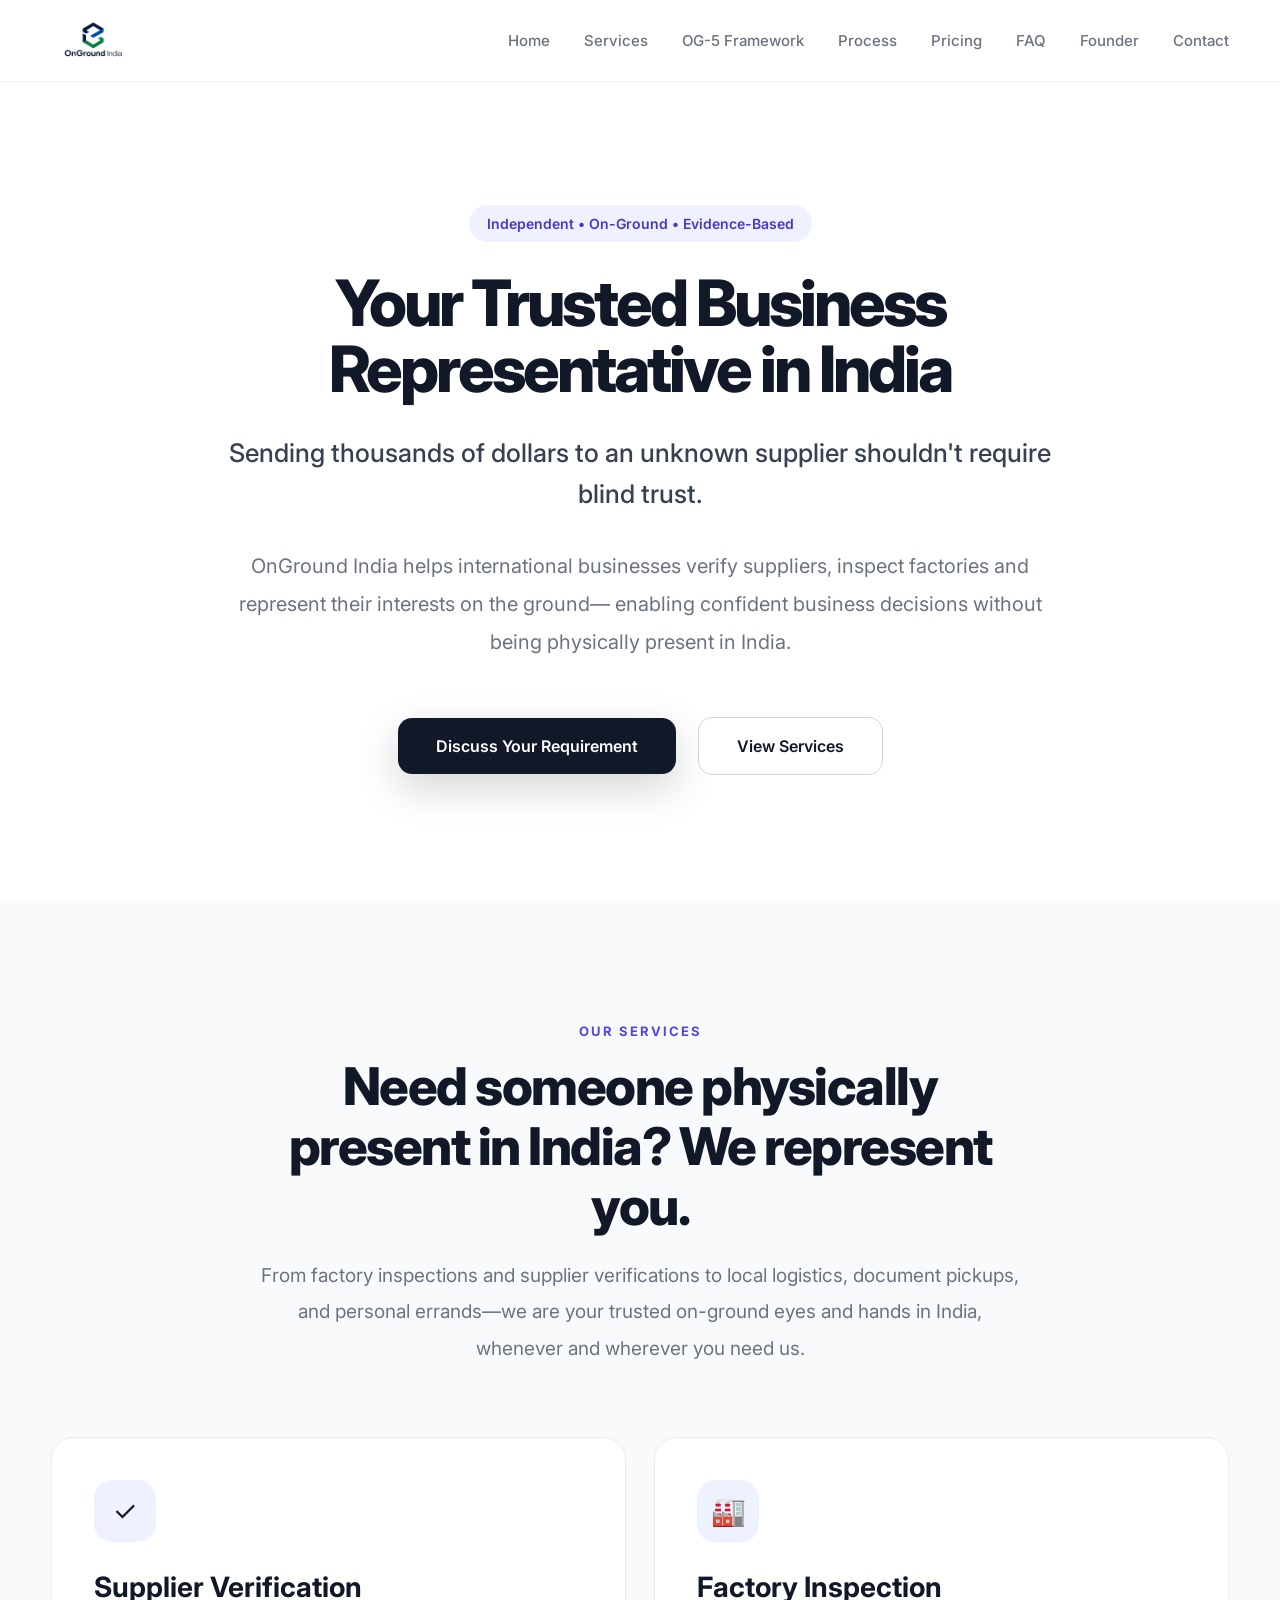
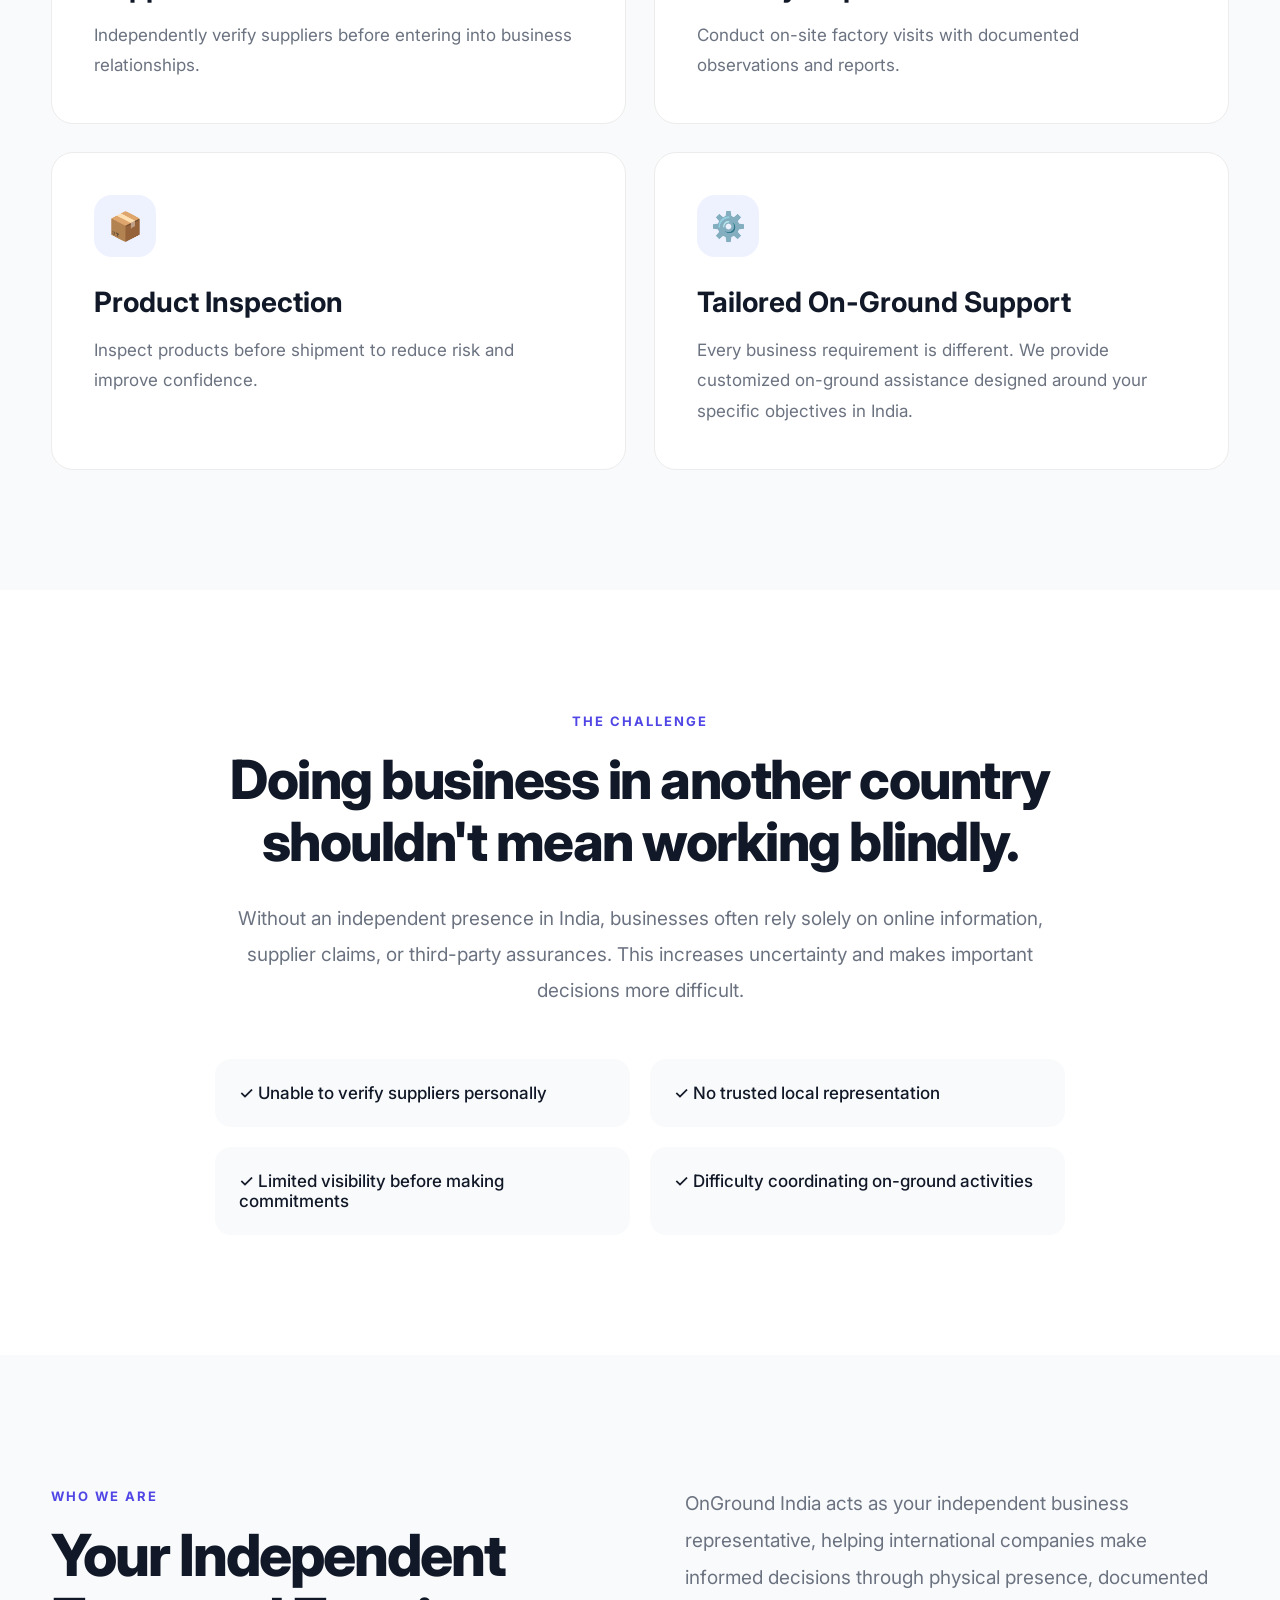
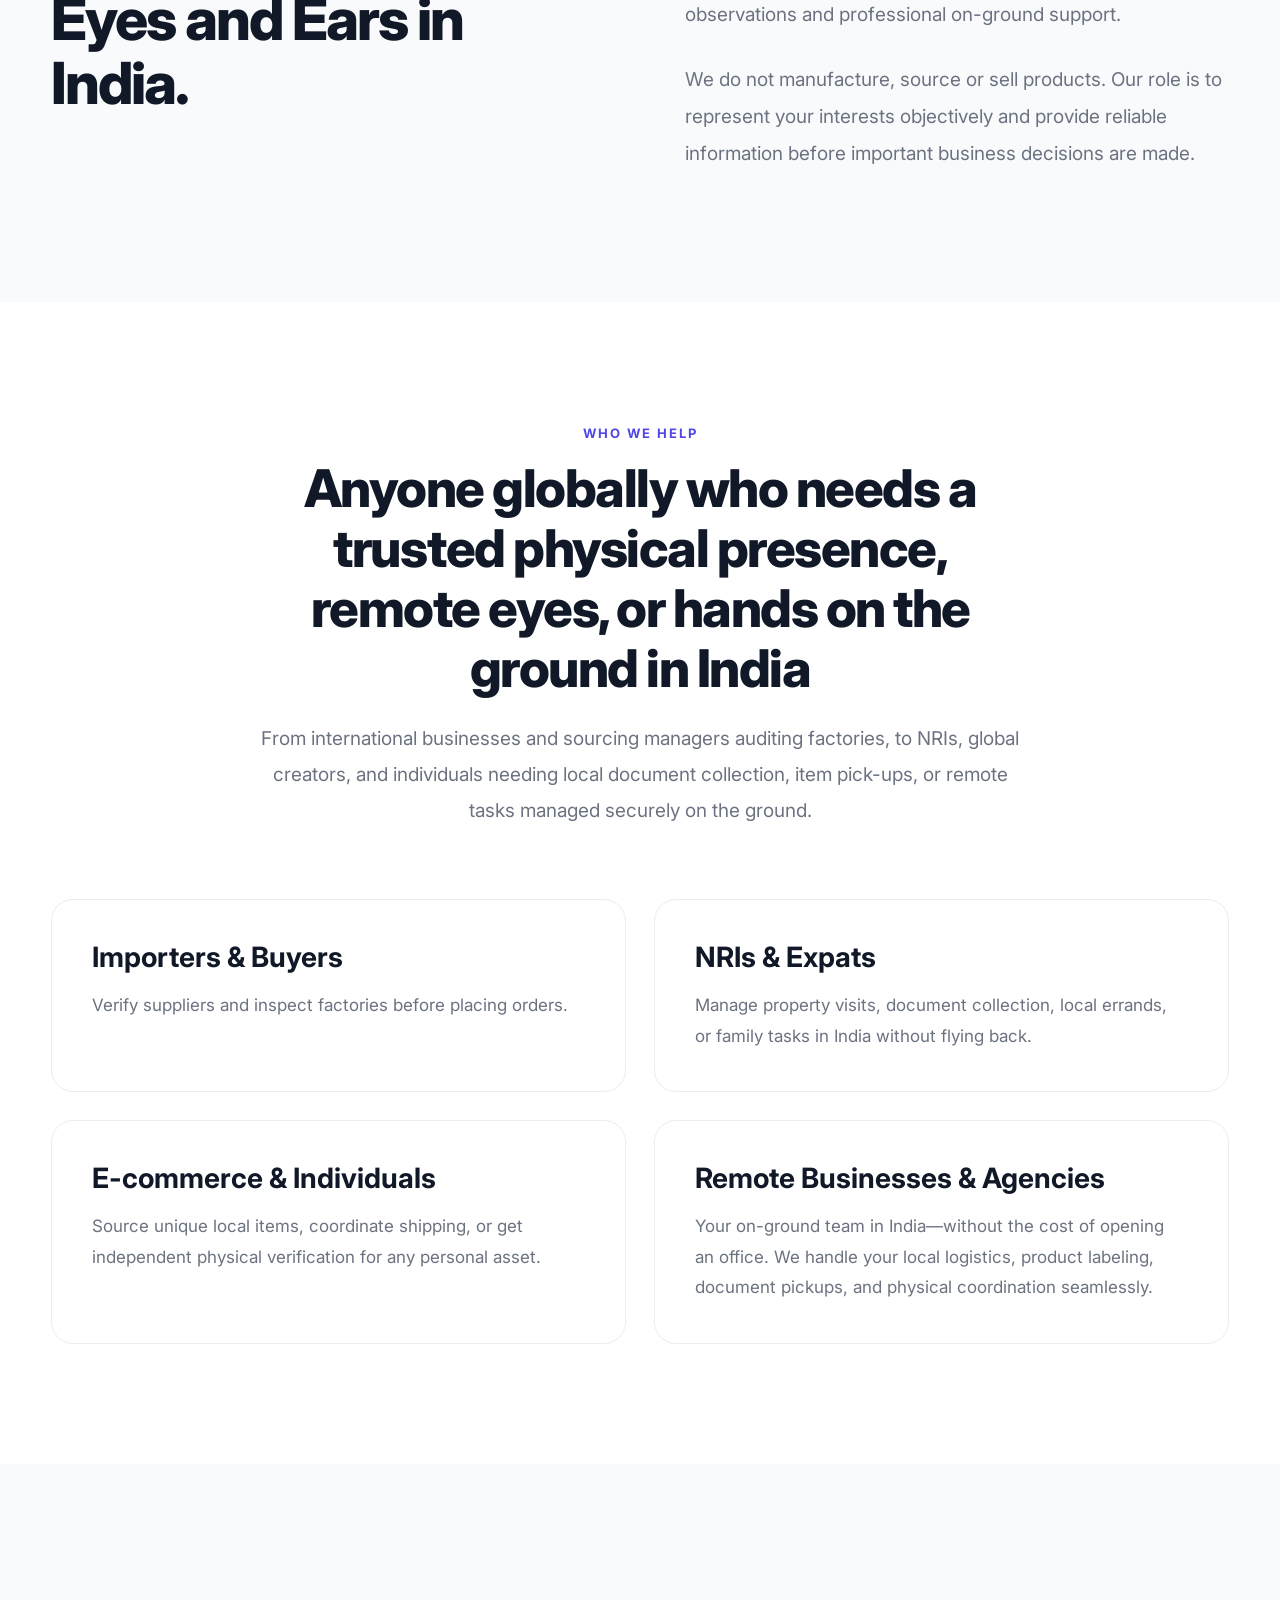
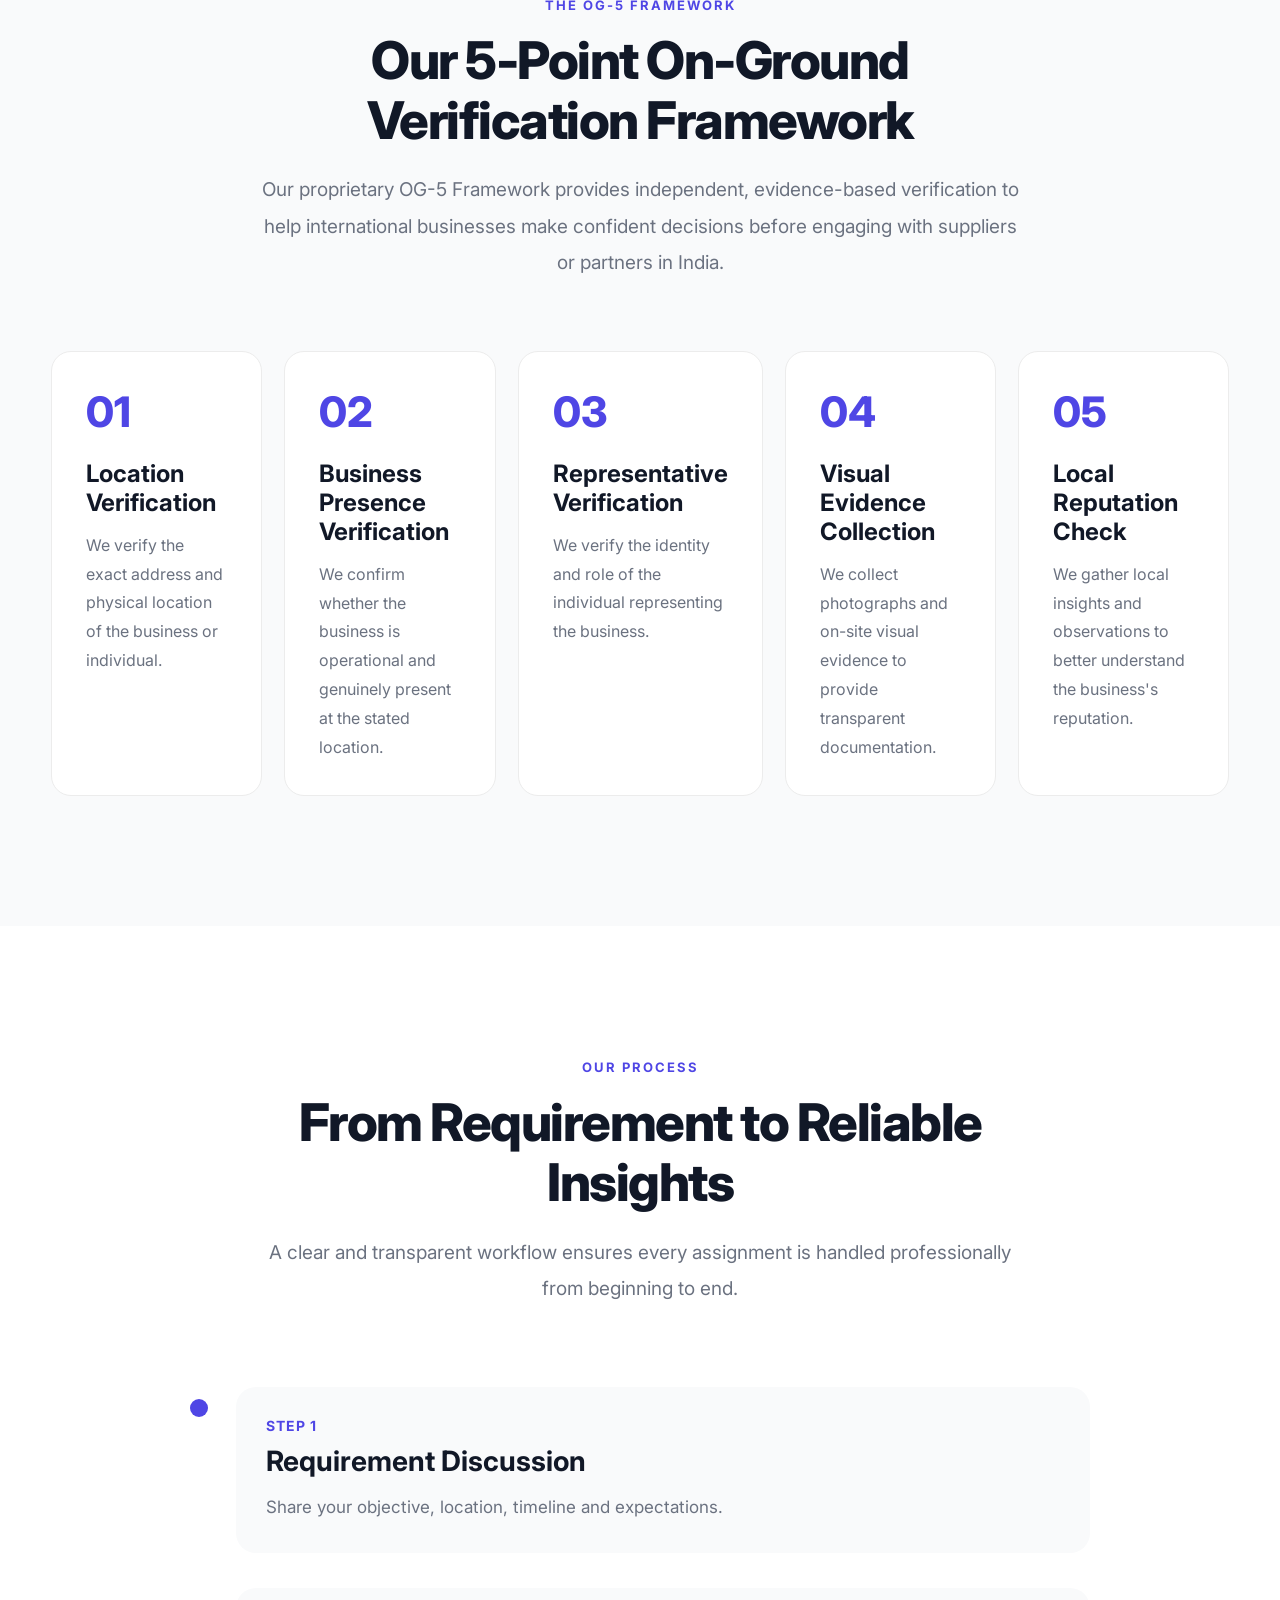
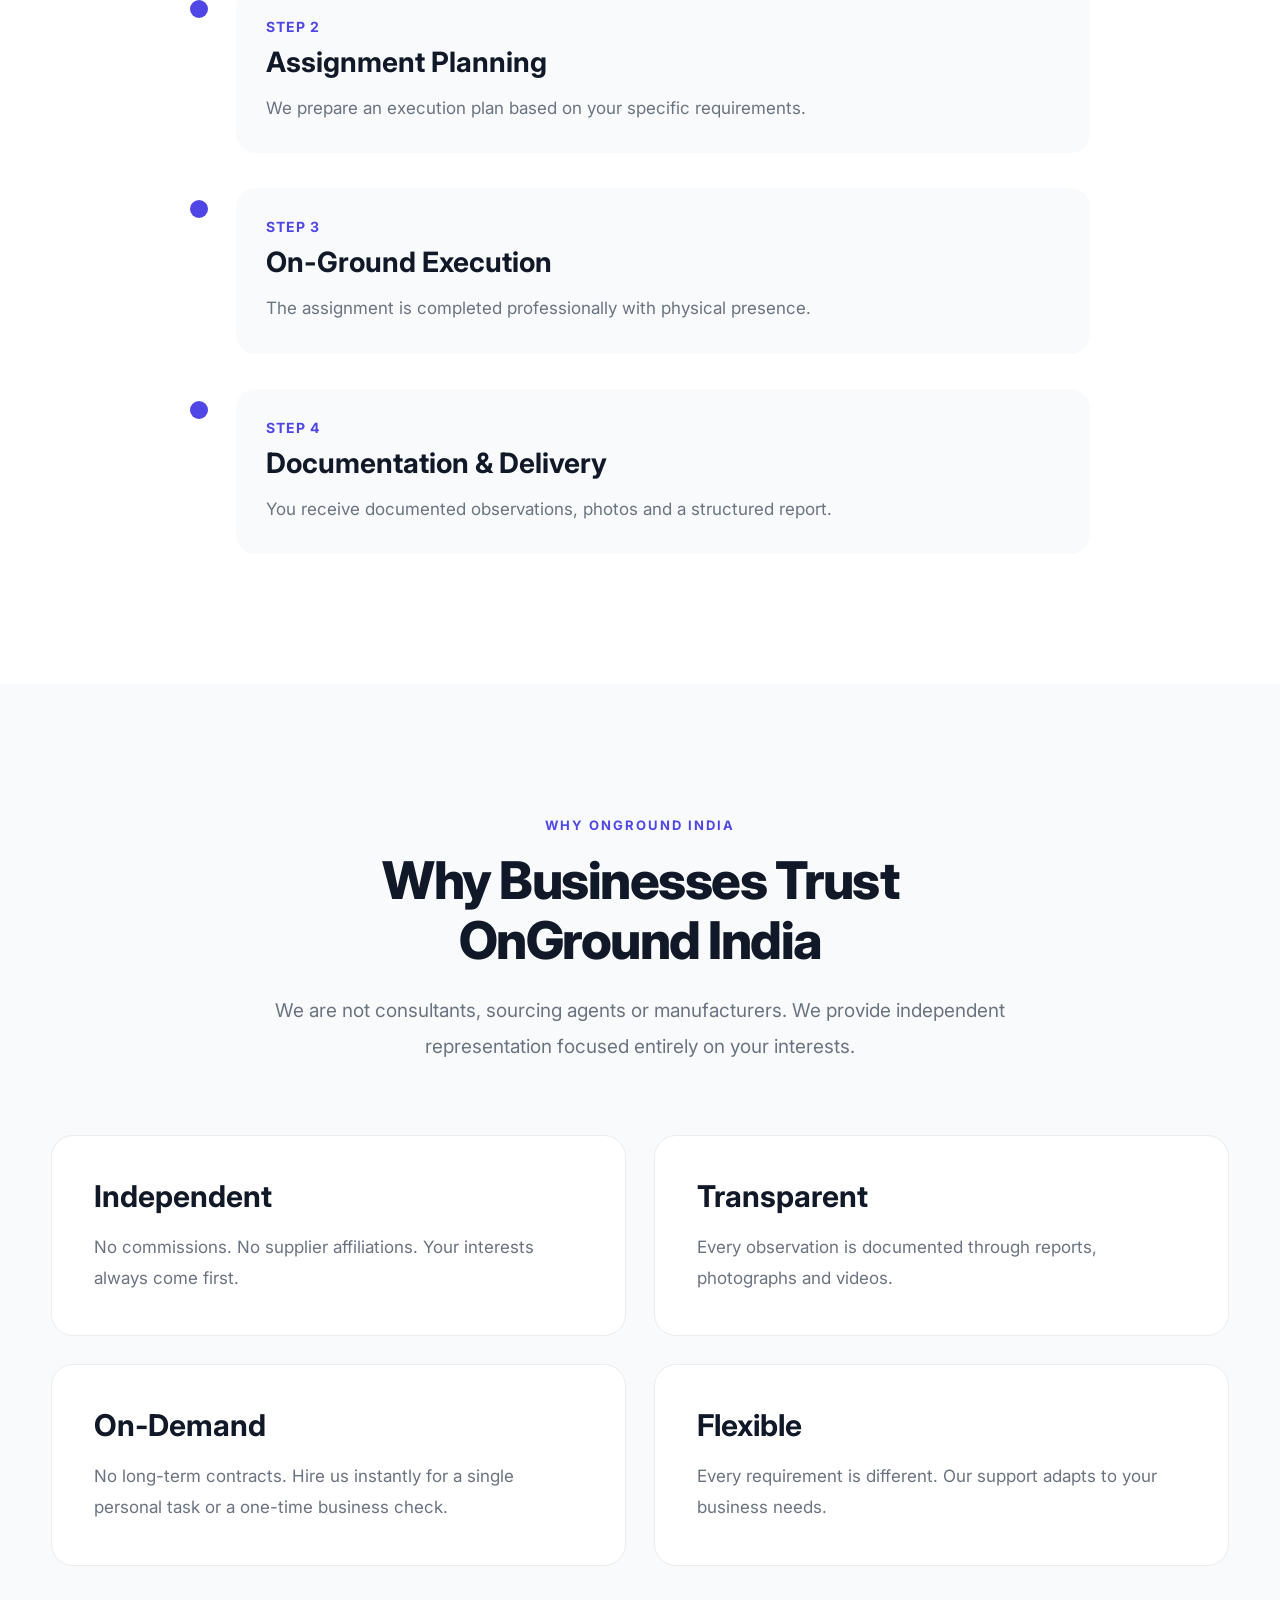
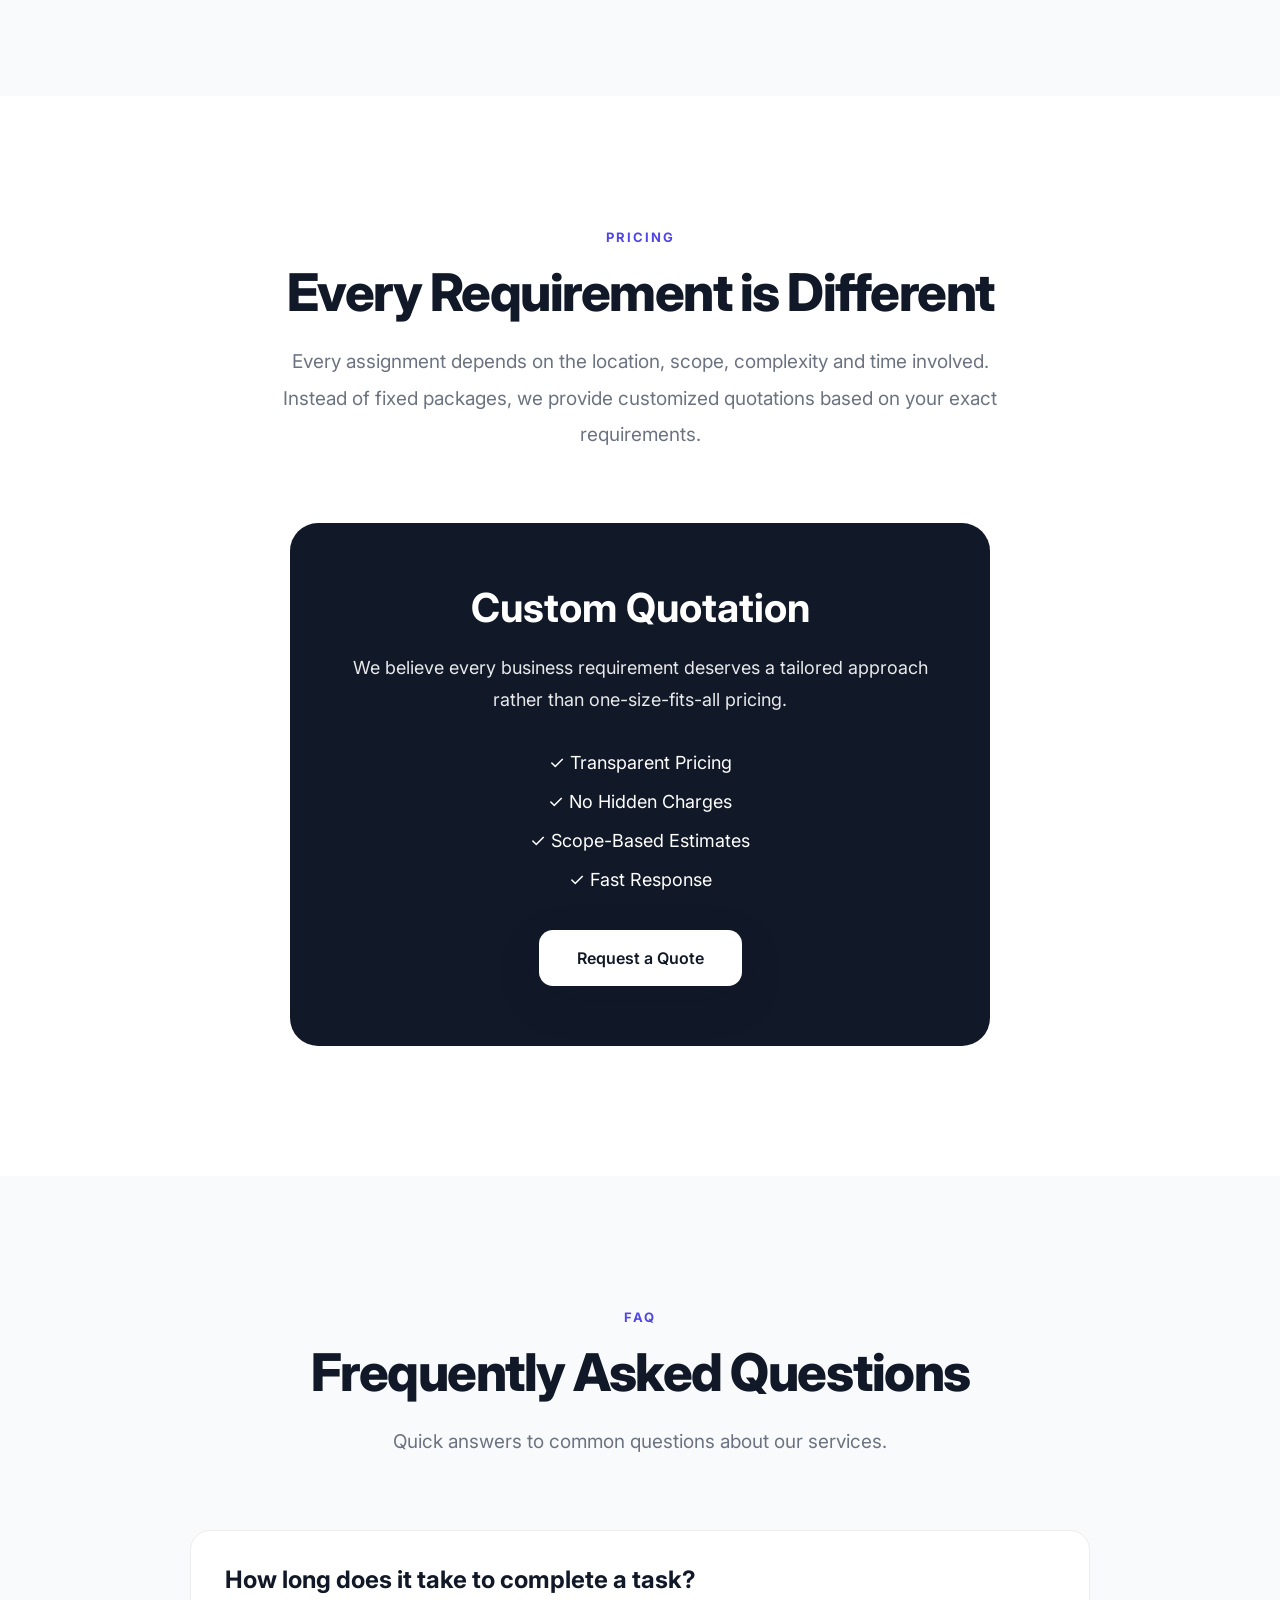
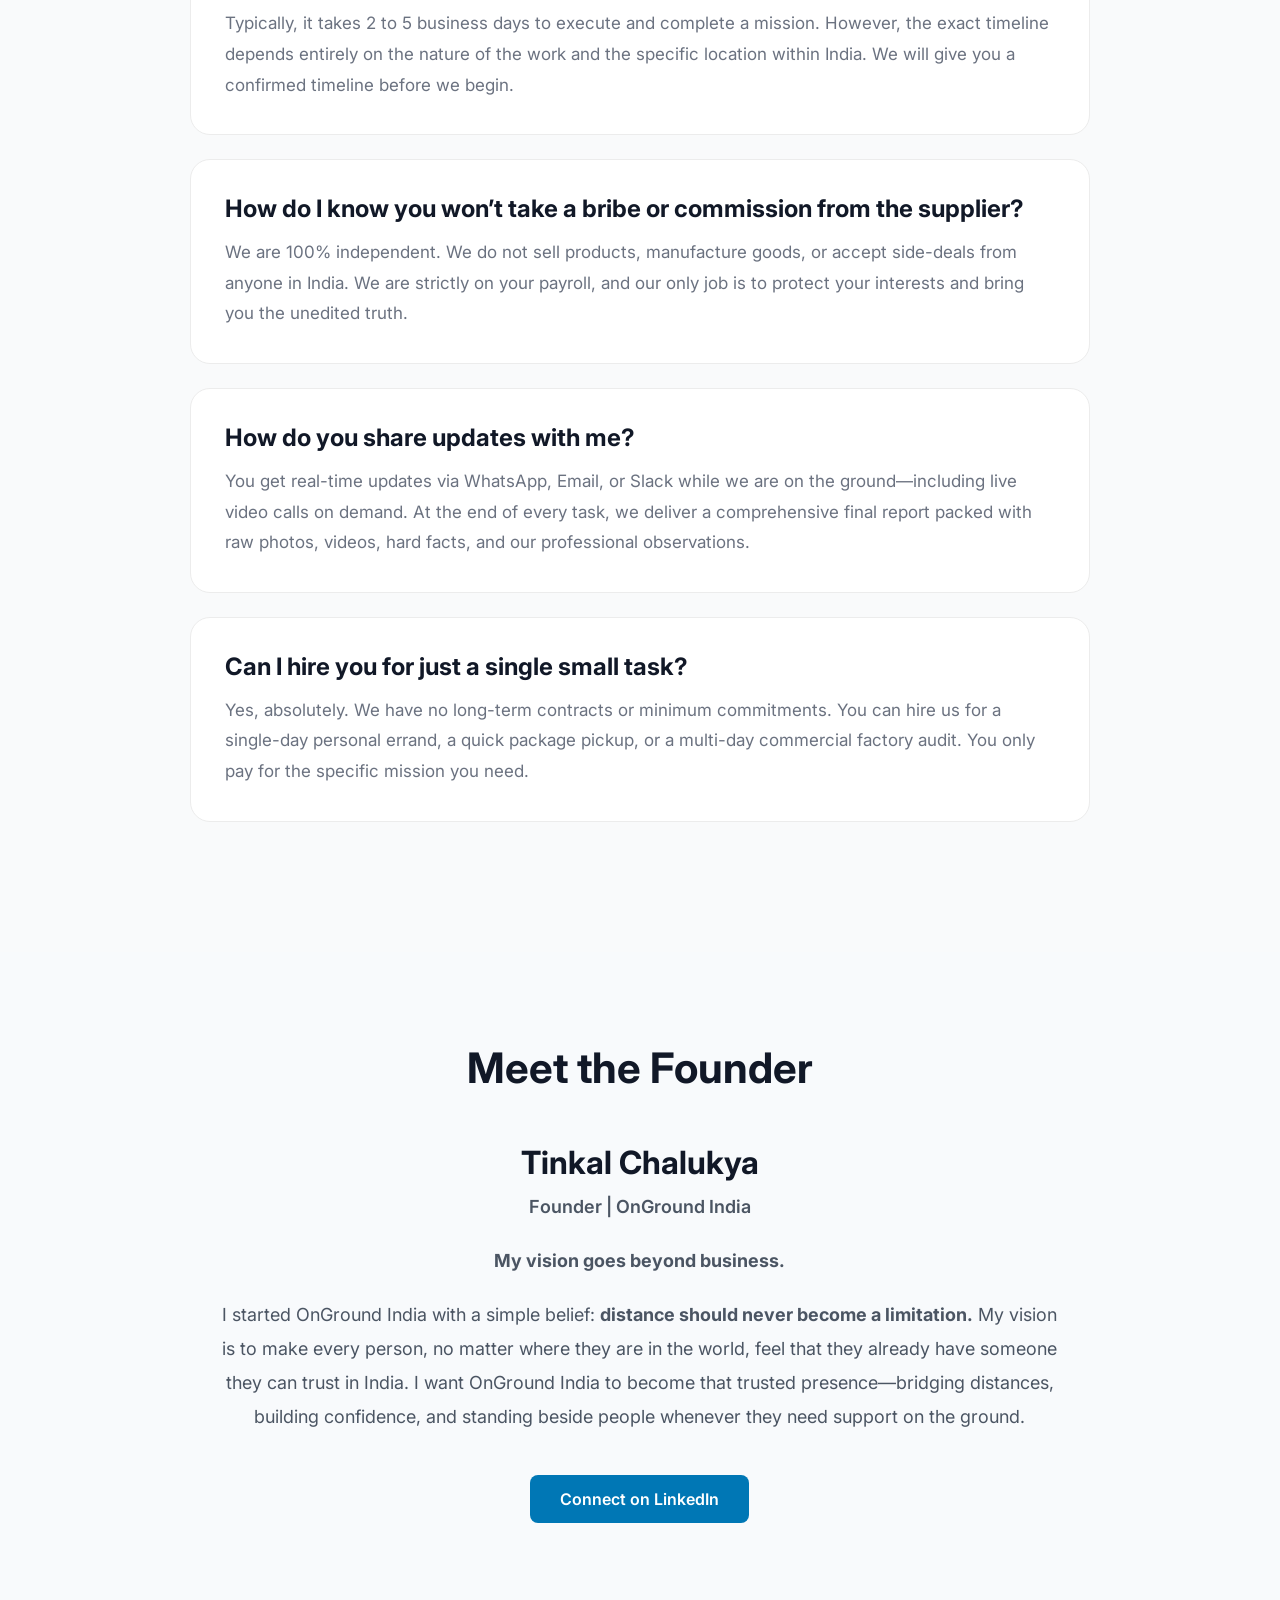
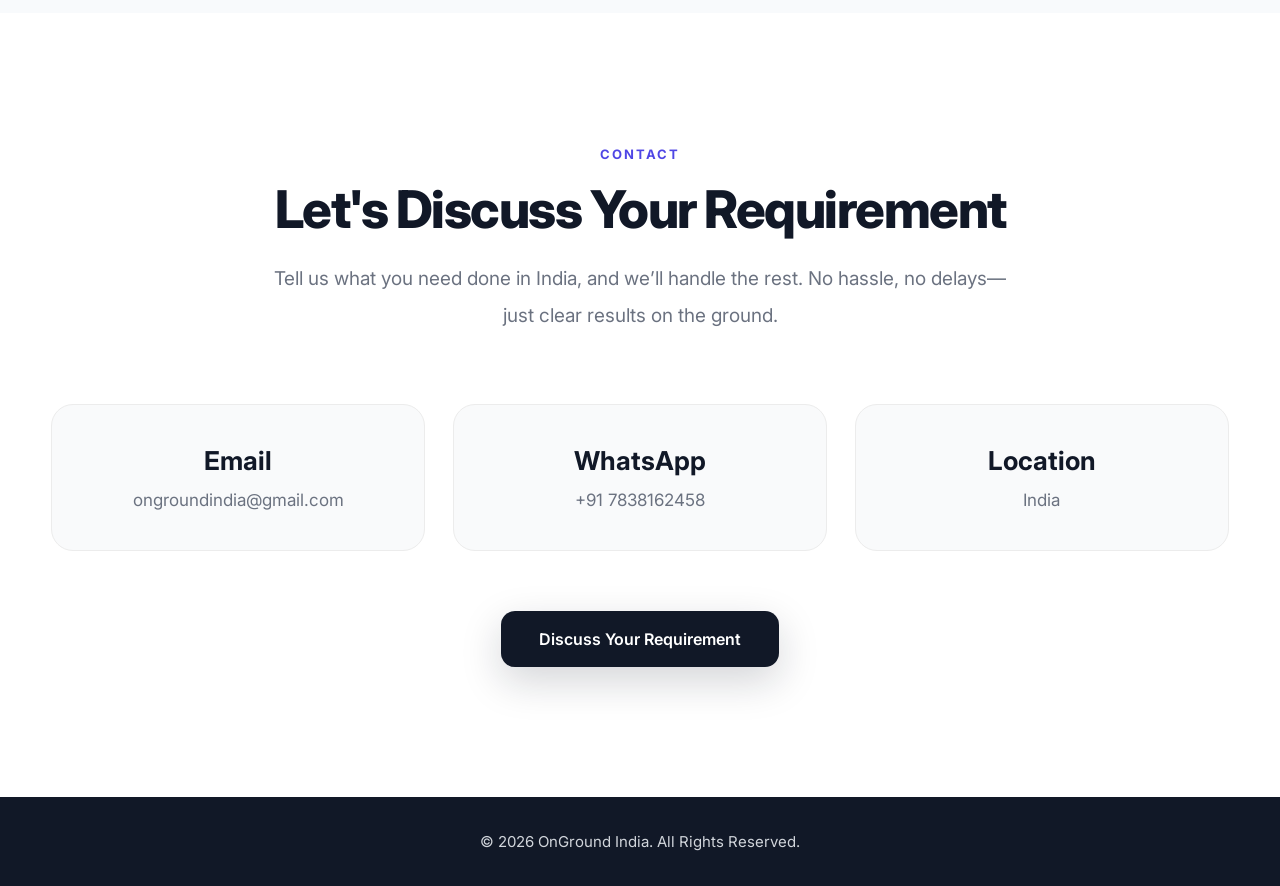
==== index.html @ 027f310b "Added SEO files, sitemap and robots.txt" ====
<!DOCTYPE html>
<html lang="en">

<head>
    <meta charset="UTF-8">
    <meta name="viewport" content="width=device-width, initial-scale=1.0">

    <title>OnGround India | Your Trusted Presence in India for Verification, Inspections & On-Ground Support</title>

    <meta name="description"
        content="OnGround India provides independent business representation, supplier verification, factory inspections and on-ground support for international businesses operating in India.">

    <link rel="preconnect" href="https://fonts.googleapis.com">
    <link rel="preconnect" href="https://fonts.gstatic.com" crossorigin>

    <link href="https://fonts.googleapis.com/css2?family=Inter:wght@300;400;500;600;700;800&display=swap"
        rel="stylesheet">

    <link rel="stylesheet" href="style.css">
    <link rel="icon" type="image/png" href="assets/icons/favicon.png">
    <!-- Open Graph -->
<meta property="og:type" content="website">
<meta property="og:title" content="OnGround India | Your Trusted Presence in India">
<meta property="og:description"
    content="OnGround India helps businesses and individuals with supplier verification, factory inspections, business representation, local verification, and trusted on-ground support across India.">
<meta property="og:url" content="https://ongroundindia.github.io/Onground-india/">
<meta property="og:image" content="https://ongroundindia.github.io/Onground-india/assets/images/logo.png">

<!-- Twitter -->
<meta name="twitter:card" content="summary_large_image">
<meta name="twitter:title" content="OnGround India | Your Trusted Presence in India">
<meta name="twitter:description"
    content="Trusted on-ground support in India for businesses and individuals. Supplier verification, inspections, representation and more.">
<meta name="twitter:image" content="https://ongroundindia.github.io/Onground-india/assets/images/logo.png">
</head>

<body>

    <!-- ========================= -->
    <!-- NAVBAR -->
    <!-- ========================= -->

    <nav class="navbar">

        <div class="container nav-container">

            <div class="logo">
              <img src="assets/images/logo.png" alt="OnGround India">
            </div>

            <div class="nav-links">

                <a href="#home">Home</a>

                <a href="#services">Services</a>

                <a href="#framework">OG-5 Framework</a>

                <a href="#process">Process</a>

                <a href="#pricing">Pricing</a>

                <a href="#faq">FAQ</a>

                <a href="#founder">Founder</a>

                <a href="#contact">Contact</a>
                </div>

    <div class="menu-toggle">

        <span></span>

        <span></span>

        <span></span>

            </div>

        </div>

    </nav>

    <!-- ========================= -->
    <!-- HERO -->
    <!-- ========================= -->

    <header class="hero" id="home">

        <div class="container hero-content">

            <span class="hero-badge">

                Independent • On-Ground • Evidence-Based

            </span>

            <h1>

                Your Trusted Business Representative in India

            </h1>

            <p class="hero-line">

                Sending thousands of dollars to an unknown supplier
                shouldn't require blind trust.

            </p>

            <p class="hero-description">

                OnGround India helps international businesses verify suppliers,
                inspect factories and represent their interests on the ground—
                enabling confident business decisions without being physically
                present in India.

            </p>

            <div class="hero-buttons">

                <a href="#contact" class="btn-primary">

                    Discuss Your Requirement

                </a>

                <a href="#services" class="btn-secondary">

                    View Services

                </a>

            </div>

        </div>

    </header>

    <!-- ========================= -->
    <!-- SERVICES -->
    <!-- ========================= -->

    <section class="services" id="services">

    <div class="container">

        <div class="section-heading">

            <span>OUR SERVICES</span>

            <h2>
                Need someone physically present in India? We represent you.
            </h2>

            <p>
                From factory inspections and supplier verifications to local logistics, document pickups, and personal errands—we are your trusted on-ground eyes and hands in India, whenever and wherever you need us.
            </p>

        </div>

        <div class="services-grid">

            <div class="service-card">

                <div class="service-icon">✓</div>

                <h3>Supplier Verification</h3>

                <p>
                    Independently verify suppliers before entering into business relationships.
                </p>

            </div>

            <div class="service-card">

                <div class="service-icon">🏭</div>

                <h3>Factory Inspection</h3>

                <p>
                    Conduct on-site factory visits with documented observations and reports.
                </p>

            </div>

            <div class="service-card">

                <div class="service-icon">📦</div>

                <h3>Product Inspection</h3>

                <p>
                    Inspect products before shipment to reduce risk and improve confidence.
                </p>

            </div>

            <div class="service-card">

    <div class="service-icon">⚙️</div>

    <h3>Tailored On-Ground Support</h3>

    <p>
        Every business requirement is different. We provide customized on-ground assistance designed around your specific objectives in India.
    </p>

</div>

        </div>

    </div>

</section>

    <!-- ========================= -->
    <!-- PROBLEM -->
    <!-- ========================= -->

    <section class="problem" id="problem">

    <div class="container">

        <div class="problem-content">

            <span>THE CHALLENGE</span>

            <h2>
                Doing business in another country shouldn't mean working blindly.
            </h2>

            <p>
                Without an independent presence in India, businesses often rely solely on online information, supplier claims, or third-party assurances. This increases uncertainty and makes important decisions more difficult.
            </p>

            <div class="problem-points">

                <div>✓ Unable to verify suppliers personally</div>

                <div>✓ No trusted local representation</div>

                <div>✓ Limited visibility before making commitments</div>

                <div>✓ Difficulty coordinating on-ground activities</div>

            </div>

        </div>

    </div>

</section>

    <!-- ========================= -->
    <!-- WHO WE ARE -->
    <!-- ========================= -->

<section class="about" id="about">

    <div class="container">

        <div class="about-grid">

            <div class="about-left">

                <span>WHO WE ARE</span>

                <h2>
                    Your Independent Eyes and Ears in India.
                </h2>

            </div>

            <div class="about-right">

                <p>
                    OnGround India acts as your independent business representative, helping international companies make informed decisions through physical presence, documented observations and professional on-ground support.
                </p>

                <p>
                    We do not manufacture, source or sell products. Our role is to represent your interests objectively and provide reliable information before important business decisions are made.
                </p>

            </div>

        </div>

    </div>

</section>

    <!-- ========================= -->
    <!-- WHO WE HELP -->
    <!-- ========================= -->

  <section class="who" id="who">

    <div class="container">

        <div class="section-heading">

            <span>WHO WE HELP</span>

            <h2>Anyone globally who needs a trusted physical presence, remote eyes, or hands on the ground in India</h2>

            <p>
                From international businesses and sourcing managers auditing factories, to NRIs, global creators, and individuals needing local document collection, item pick-ups, or remote tasks managed securely on the ground.
            </p>

        </div>

        <div class="who-grid">

            <div class="who-card">
                <h3>Importers & Buyers</h3>
                <p>Verify suppliers and inspect factories before placing orders.</p>
            </div>

            <div class="who-card">
                <h3>NRIs & Expats</h3>
                <p>Manage property visits, document collection, local errands, or family tasks in India without flying back.</p>
            </div>

            <div class="who-card">
                <h3>E-commerce & Individuals</h3>
                <p>Source unique local items, coordinate shipping, or get independent physical verification for any personal asset.</p>
            </div>

            <div class="who-card">
                <h3>Remote Businesses & Agencies</h3>
                <p>Your on-ground team in India—without the cost of opening an office. We handle your local logistics, product labeling, document pickups, and physical coordination seamlessly.</p>
            </div>

        </div>

    </div>

</section>

    <!-- ========================= -->
    <!-- OG-5 -->
    <!-- ========================= -->

  <section class="framework" id="framework">

    <div class="container">

        <div class="section-heading">

            <span>THE OG-5 FRAMEWORK</span>

            <h2>Our 5-Point On-Ground Verification Framework</h2>

            <p>
                Our proprietary OG-5 Framework provides independent, evidence-based verification to help international businesses make confident decisions before engaging with suppliers or partners in India.
            </p>

        </div>

        <div class="framework-grid">

            <div class="framework-card">

                <div class="framework-number">01</div>

                <h3>Location Verification</h3>

                <p>
                    We verify the exact address and physical location of the business or individual.
                </p>

            </div>

            <div class="framework-card">

                <div class="framework-number">02</div>

                <h3>Business Presence Verification</h3>

                <p>
                    We confirm whether the business is operational and genuinely present at the stated location.
                </p>

            </div>

            <div class="framework-card">

                <div class="framework-number">03</div>

                <h3>Representative Verification</h3>

                <p>
                    We verify the identity and role of the individual representing the business.
                </p>

            </div>

            <div class="framework-card">

                <div class="framework-number">04</div>

                <h3>Visual Evidence Collection</h3>

                <p>
                    We collect photographs and on-site visual evidence to provide transparent documentation.
                </p>

            </div>

            <div class="framework-card">

                <div class="framework-number">05</div>

                <h3>Local Reputation Check</h3>

                <p>
                    We gather local insights and observations to better understand the business's reputation.
                </p>

            </div>

        </div>

    </div>

</section>

    <!-- ========================= -->
    <!-- PROCESS -->
    <!-- ========================= -->

  <section class="process" id="process">

    <div class="container">

        <div class="section-heading">

            <span>OUR PROCESS</span>

            <h2>From Requirement to Reliable Insights</h2>

            <p>
                A clear and transparent workflow ensures every assignment is handled professionally from beginning to end.
            </p>

        </div>

        <div class="timeline">

            <div class="timeline-item">

                <div class="timeline-dot"></div>

                <div class="timeline-content">

                    <h3>Step 1</h3>

                    <h4>Requirement Discussion</h4>

                    <p>Share your objective, location, timeline and expectations.</p>

                </div>

            </div>

            <div class="timeline-item">

                <div class="timeline-dot"></div>

                <div class="timeline-content">

                    <h3>Step 2</h3>

                    <h4>Assignment Planning</h4>

                    <p>We prepare an execution plan based on your specific requirements.</p>

                </div>

            </div>

            <div class="timeline-item">

                <div class="timeline-dot"></div>

                <div class="timeline-content">

                    <h3>Step 3</h3>

                    <h4>On-Ground Execution</h4>

                    <p>The assignment is completed professionally with physical presence.</p>

                </div>

            </div>

            <div class="timeline-item">

                <div class="timeline-dot"></div>

                <div class="timeline-content">

                    <h3>Step 4</h3>

                    <h4>Documentation & Delivery</h4>

                    <p>You receive documented observations, photos and a structured report.</p>

                </div>

            </div>

        </div>

    </div>

</section>

    <!-- ========================= -->
    <!-- WHY -->
    <!-- ========================= -->

  <section class="why" id="why">

    <div class="container">

        <div class="section-heading">

            <span>WHY ONGROUND INDIA</span>

            <h2>Why Businesses Trust OnGround India</h2>

            <p>
                We are not consultants, sourcing agents or manufacturers. We provide independent representation focused entirely on your interests.
            </p>

        </div>

        <div class="why-grid">

            <div class="why-card">

                <h3>Independent</h3>

                <p>No commissions. No supplier affiliations. Your interests always come first.</p>

            </div>

            <div class="why-card">

                <h3>Transparent</h3>

                <p>Every observation is documented through reports, photographs and videos.</p>

            </div>

            <div class="why-card">

                <h3>On-Demand</h3>

                <p>No long-term contracts. Hire us instantly for a single personal task or a one-time business check.</p>

            </div>

            <div class="why-card">

                <h3>Flexible</h3>

                <p>Every requirement is different. Our support adapts to your business needs.</p>

            </div>

        </div>

    </div>

</section>

    <!-- ========================= -->
    <!-- PRICING -->
    <!-- ========================= -->

   <section class="pricing" id="pricing">

    <div class="container">

        <div class="section-heading">

            <span>PRICING</span>

            <h2>Every Requirement is Different</h2>

            <p>
                Every assignment depends on the location, scope, complexity and time involved. Instead of fixed packages, we provide customized quotations based on your exact requirements.
            </p>

        </div>

        <div class="pricing-card">

            <h3>Custom Quotation</h3>

            <p class="pricing-text">
                We believe every business requirement deserves a tailored approach rather than one-size-fits-all pricing.
            </p>

            <ul>

                <li>✓ Transparent Pricing</li>

                <li>✓ No Hidden Charges</li>

                <li>✓ Scope-Based Estimates</li>

                <li>✓ Fast Response</li>

            </ul>

            <a href="#contact" class="btn-primary">
                Request a Quote
            </a>

        </div>

    </div>

</section>

    <!-- ========================= -->
    <!-- FAQ -->
    <!-- ========================= -->

    <section class="faq" id="faq">

    <div class="container">

        <div class="section-heading">

            <span>FAQ</span>

            <h2>Frequently Asked Questions</h2>

            <p>
                Quick answers to common questions about our services.
            </p>

        </div>

        <div class="faq-list">

            <div class="faq-item">
                <h3>How long does it take to complete a task?</h3>
                <p>Typically, it takes 2 to 5 business days to execute and complete a mission. However, the exact timeline depends entirely on the nature of the work and the specific location within India. We will give you a confirmed timeline before we begin.</p>
            </div>

            <div class="faq-item">
                <h3>How do I know you won’t take a bribe or commission from the supplier?</h3>
                <p>We are 100% independent. We do not sell products, manufacture goods, or accept side-deals from anyone in India. We are strictly on your payroll, and our only job is to protect your interests and bring you the unedited truth.</p>
            </div>

            <div class="faq-item">
                <h3>How do you share updates with me?</h3>
                <p>You get real-time updates via WhatsApp, Email, or Slack while we are on the ground—including live video calls on demand. At the end of every task, we deliver a comprehensive final report packed with raw photos, videos, hard facts, and our professional observations.</p>
            </div>

            <div class="faq-item">
                <h3>Can I hire you for just a single small task?</h3>
                <p>Yes, absolutely. We have no long-term contracts or minimum commitments. You can hire us for a single-day personal errand, a quick package pickup, or a multi-day commercial factory audit. You only pay for the specific mission you need.</p>
            </div>

        </div>

    </div>

</section>

<!-- ========================= -->
<!-- MEET THE FOUNDER -->
<!-- ========================= -->

<section id="founder" class="founder">

    <div class="container">

        <h2>Meet the Founder</h2>

        <div class="founder-content">

            <h3>Tinkal Chalukya</h3>

            <p class="founder-role">
                Founder | OnGround India
            </p>

            <p class="founder-highlight">
                <strong>My vision goes beyond business.</strong>
            </p>

            <p>
                I started OnGround India with a simple belief:
                <strong>distance should never become a limitation.</strong>
                My vision is to make every person, no matter where they are in the world,
                feel that they already have someone they can trust in India.
                I want OnGround India to become that trusted presence—bridging distances,
                building confidence, and standing beside people whenever they need support
                on the ground.
            </p>

            <a href="https://www.linkedin.com/in/tinkal-chalukya/" target="_blank" class="linkedin-btn">
                Connect on LinkedIn
            </a>

        </div>

    </div>

</section>
    <!-- ========================= -->
    <!-- CONTACT -->
    <!-- ========================= -->

    <section class="contact" id="contact">

<div class="container">

<div class="section-heading">

<span>CONTACT</span>

<h2>Let's Discuss Your Requirement</h2>

<p>
Tell us what you need done in India, and we’ll handle the rest. No hassle, no delays—just clear results on the ground.
</p>

</div>

<div class="contact-grid">

<div class="contact-card">

<h3>Email</h3>

<p>ongroundindia@gmail.com</p>

</div>

<div class="contact-card">

<h3>WhatsApp</h3>

<p>+91 7838162458</p>

</div>

<div class="contact-card">

<h3>Location</h3>

<p>India</p>

</div>

</div>

<div class="contact-cta">

<a href="mailto:ongroundindia@gmail.com" class="btn-primary">

Discuss Your Requirement

</a>

</div>

</div>

</section>
<footer class="footer">

<div class="container">

<p>

© 2026 OnGround India. All Rights Reserved.

</p>

</div>

</footer>

    <script src="script.js"></script>

</body>

</html>
---- style.css ----
/* ==========================================
   OnGround India
   Version 1.0
========================================== */

*{
margin:0;
padding:0;
box-sizing:border-box;
}

html{
scroll-behavior:smooth;
}

body{

font-family:'Inter',sans-serif;

background:#ffffff;

color:#111827;

overflow-x:hidden;

}

a{

text-decoration:none;

color:inherit;

}

img{

display:block;

max-width:100%;

}

.container{

width:min(1180px,92%);

margin:auto;

}

/* ==========================================
NAVBAR
========================================== */

.navbar{

position:fixed;

top:0;

left:0;

width:100%;

height:82px;

display:flex;

align-items:center;

background:rgba(255,255,255,.85);

backdrop-filter:blur(18px);

border-bottom:1px solid rgba(0,0,0,.05);

z-index:999;

}

.nav-container{

display:flex;

justify-content:space-between;

align-items:center;

}

.logo{

display:flex;

align-items:center;

}

.logo img{

height:56px;

width:auto;

display:block;

}

.nav-links{

display:flex;

gap:34px;

}

.nav-links a{

font-size:15px;

font-weight:500;

color:#6b7280;

transition:.25s;

}

.nav-links a:hover{

color:#111827;

}

/* ==========================================
HERO
========================================== */

.hero{

min-height:100vh;

display:flex;

align-items:center;

justify-content:center;

padding-top:80px;

}

.hero-content{

max-width:900px;

text-align:center;

}

.hero-badge{

display:inline-flex;

padding:10px 18px;

border-radius:999px;

background:#eef2ff;

color:#4338ca;

font-size:14px;

font-weight:600;

margin-bottom:28px;

}

.hero h1{

font-size: clamp(46px,5vw,68px);

font-weight:800;

line-height:1.02;

letter-spacing:-3px;

max-width:820px;

margin:auto;

margin-bottom:32px;

}

.hero-line{

font-size: clamp(24px,2vw,32px);

font-weight:500;

color:#374151;

line-height:1.6;

max-width:850px;

margin:auto;

}

.hero-description{

margin-top:32px;

font-size:20px;

line-height:1.9;

color:#6b7280;

max-width:820px;

margin-left:auto;

margin-right:auto;

}

.hero-buttons{

display:flex;

justify-content:center;

align-items:center;

gap:22px;

margin-top:56px;

flex-wrap:wrap;

}

.btn-primary{

background:#111827;

color:#fff;

padding:18px 38px;

border-radius:14px;

font-weight:600;

font-size:16px;

transition:.35s;

box-shadow:0 14px 40px rgba(17,24,39,.18);

}

.btn-primary:hover{

transform:translateY(-5px);

box-shadow:0 20px 55px rgba(17,24,39,.25);

}

.btn-secondary{

padding:18px 38px;

border-radius:14px;

border:1px solid #d1d5db;

font-weight:600;

font-size:16px;

background:#fff;

transition:.35s;

}

.btn-secondary:hover{

background:#f9fafb;

transform:translateY(-5px);

}/* ==========================================
SERVICES
========================================== */

.services{

padding:120px 0;

background:#f9fafb;

}

.section-heading{

text-align:center;

max-width:760px;

margin:0 auto 70px;

}

.section-heading span{

display:inline-block;

font-size:13px;

font-weight:700;

letter-spacing:2px;

text-transform:uppercase;

color:#4f46e5;

margin-bottom:18px;

}

.section-heading h2{

font-size:52px;

font-weight:800;

line-height:1.15;

letter-spacing:-1.5px;

margin-bottom:22px;

color:#111827;

}

.section-heading p{

font-size:19px;

line-height:1.9;

color:#6b7280;

}

.services-grid{

display:grid;

grid-template-columns:repeat(2,1fr);

gap:28px;

}

.service-card{

background:#ffffff;

padding:42px;

border-radius:22px;

border:1px solid #ececec;

transition:.35s;

}

.service-card:hover{

transform:translateY(-8px);

box-shadow:0 20px 60px rgba(17,24,39,.08);

}

.service-icon{

width:62px;

height:62px;

border-radius:18px;

background:#eef2ff;

display:flex;

align-items:center;

justify-content:center;

font-size:28px;

margin-bottom:28px;

}

.service-card h3{

font-size:28px;

margin-bottom:16px;

color:#111827;

}

.service-card p{

font-size:17px;

line-height:1.8;

color:#6b7280;

}/* ==========================================
PROBLEM
========================================== */

.problem{

padding:120px 0;

background:#ffffff;

}

.problem-content{

max-width:850px;

margin:auto;

text-align:center;

}

.problem-content span{

display:inline-block;

font-size:13px;

font-weight:700;

letter-spacing:2px;

text-transform:uppercase;

color:#4f46e5;

margin-bottom:20px;

}

.problem-content h2{

font-size:54px;

font-weight:800;

line-height:1.15;

letter-spacing:-1.5px;

margin-bottom:28px;

color:#111827;

}

.problem-content p{

font-size:19px;

line-height:1.9;

color:#6b7280;

margin-bottom:50px;

}

.problem-points{

display:grid;

grid-template-columns:repeat(2,1fr);

gap:20px;

text-align:left;

}

.problem-points div{

background:#f9fafb;

padding:24px;

border-radius:16px;

font-size:17px;

font-weight:500;

}/* ==========================================
ABOUT
========================================== */

.about{

padding:130px 0;

background:#f9fafb;

}

.about-grid{

display:grid;

grid-template-columns:1fr 1fr;

gap:90px;

align-items:start;

}

.about-left span{

display:inline-block;

font-size:13px;

font-weight:700;

letter-spacing:2px;

text-transform:uppercase;

color:#4f46e5;

margin-bottom:20px;

}

.about-left h2{

font-size:58px;

line-height:1.1;

font-weight:800;

letter-spacing:-2px;

color:#111827;

}

.about-right{

display:flex;

flex-direction:column;

gap:28px;

}

.about-right p{

font-size:19px;

line-height:1.95;

color:#6b7280;

}/* ==========================================
WHO WE HELP
========================================== */

.who{

padding:120px 0;

background:#fff;

}

.who-grid{

display:grid;

grid-template-columns:repeat(2,1fr);

gap:28px;

margin-top:70px;

}

.who-card{

padding:40px;

border:1px solid #ececec;

border-radius:22px;

transition:.3s;

background:#fff;

}

.who-card:hover{

transform:translateY(-8px);

box-shadow:0 20px 60px rgba(17,24,39,.08);

}

.who-card h3{

font-size:28px;

margin-bottom:16px;

color:#111827;

}

.who-card p{

font-size:17px;

line-height:1.8;

color:#6b7280;

}/* ==========================================
OG-5 FRAMEWORK
========================================== */

.framework{

padding:130px 0;

background:#f9fafb;

}

.framework-grid{

display:grid;

grid-template-columns:repeat(5,1fr);

gap:22px;

margin-top:70px;

}

.framework-card{

background:#fff;

padding:34px;

border-radius:20px;

border:1px solid #ececec;

transition:.3s;

}

.framework-card:hover{

transform:translateY(-8px);

box-shadow:0 18px 50px rgba(17,24,39,.08);

}

.framework-number{

font-size:42px;

font-weight:800;

color:#4f46e5;

margin-bottom:22px;

}

.framework-card h3{

font-size:24px;

margin-bottom:14px;

}

.framework-card p{

font-size:16px;

line-height:1.8;

color:#6b7280;

}/* ==========================================
PROCESS
========================================== */

.process{

padding:130px 0;

background:#fff;

}

.timeline{

max-width:900px;

margin:80px auto 0;

display:flex;

flex-direction:column;

gap:35px;

}

.timeline-item{

display:flex;

gap:28px;

align-items:flex-start;

}

.timeline-dot{

width:18px;

height:18px;

background:#4f46e5;

border-radius:50%;

margin-top:12px;

flex-shrink:0;

}

.timeline-content{

padding:30px;

background:#f9fafb;

border-radius:20px;

width:100%;

}

.timeline-content h3{

font-size:14px;

color:#4f46e5;

text-transform:uppercase;

letter-spacing:1px;

margin-bottom:10px;

}

.timeline-content h4{

font-size:28px;

margin-bottom:14px;

color:#111827;

}

.timeline-content p{

font-size:17px;

line-height:1.8;

color:#6b7280;

}/* ==========================================
WHY
========================================== */

.why{

padding:130px 0;

background:#f9fafb;

}

.why-grid{

display:grid;

grid-template-columns:repeat(2,1fr);

gap:28px;

margin-top:70px;

}

.why-card{

background:#fff;

padding:42px;

border-radius:22px;

border:1px solid #ececec;

transition:.35s;

}

.why-card:hover{

transform:translateY(-8px);

box-shadow:0 20px 60px rgba(17,24,39,.08);

}

.why-card h3{

font-size:30px;

margin-bottom:18px;

color:#111827;

}

.why-card p{

font-size:17px;

line-height:1.8;

color:#6b7280;

}/* ==========================================
PRICING
========================================== */

.pricing{

padding:130px 0;

background:#fff;

}

.pricing-card{

max-width:700px;

margin:70px auto 0;

background:#111827;

color:#fff;

padding:60px;

border-radius:28px;

text-align:center;

}

.pricing-card h3{

font-size:40px;

margin-bottom:20px;

}

.pricing-text{

font-size:18px;

line-height:1.8;

opacity:.9;

margin-bottom:35px;

}

.pricing-card ul{

list-style:none;

display:flex;

flex-direction:column;

gap:18px;

margin-bottom:40px;

font-size:18px;

}

.pricing-card .btn-primary{

display:inline-block;

background:#fff;

color:#111827;

}/* ==========================================
FAQ
========================================== */

.faq{

padding:130px 0;

background:#f9fafb;

}

.faq-list{

max-width:900px;

margin:70px auto 0;

display:flex;

flex-direction:column;

gap:24px;

}

.faq-item{

background:#fff;

padding:34px;

border-radius:20px;

border:1px solid #ececec;

}

.faq-item h3{

font-size:24px;

margin-bottom:14px;

color:#111827;

}

.faq-item p{

font-size:17px;

line-height:1.8;

color:#6b7280;

}/* ==========================================
CONTACT
========================================== */

.contact{

padding:130px 0;

background:#fff;

}

.contact-grid{

display:grid;

grid-template-columns:repeat(3,1fr);

gap:28px;

margin-top:70px;

}

.contact-card{

padding:40px;

border-radius:22px;

background:#f9fafb;

text-align:center;

border:1px solid #ececec;

}

.contact-card h3{

font-size:26px;

margin-bottom:14px;

}

.contact-card p{

font-size:17px;

color:#6b7280;

}

.contact-cta{

margin-top:60px;

display:flex;

justify-content:center;

}

/* ==========================================
FOOTER
========================================== */

.footer{

padding:35px 0;

background:#111827;

color:#fff;

text-align:center;

}

.footer p{

color:#d1d5db;

font-size:15px;

}/* ==========================================
RESPONSIVE
========================================== */

@media (max-width:1100px){

.framework-grid{

grid-template-columns:repeat(3,1fr);

}

.hero h1{

font-size:60px;

}

.about-grid{

grid-template-columns:1fr;

gap:50px;

}

}

@media (max-width:900px){

.hero{

padding:140px 0 80px;

}

.hero h1{

font-size:48px;

}

.hero-line{

font-size:22px;

}

.section-heading h2{

font-size:40px;

}

.services-grid,
.who-grid,
.problem-points,
.contact-grid{

grid-template-columns:1fr;

}

.framework-grid{

grid-template-columns:1fr 1fr;

}

}

@media (max-width:650px){

.hero h1{

font-size:38px;

}

.hero-line{

font-size:19px;

}

.hero-description{

font-size:17px;

}

.section-heading h2{

font-size:34px;

}

.framework-grid{

grid-template-columns:1fr;

}

.timeline-content h4{

font-size:22px;

}

.about-left h2{

font-size:42px;

}

.pricing-card{

padding:40px 28px;

}

.hero-buttons{

flex-direction:column;

}

.btn-primary,
.btn-secondary{

width:100%;

text-align:center;

}

}/* ===========================
MOBILE NAVIGATION
=========================== */

.menu-toggle{

display:none;

flex-direction:column;

gap:5px;

cursor:pointer;

}

.menu-toggle span{

width:28px;

height:3px;

background:#111827;

border-radius:5px;

transition:.3s;

}

@media(max-width:900px){

.menu-toggle{

display:flex;

}

.nav-links{
display:flex;

position:fixed;

top:82px;

left:-100%;

width:100%;

background:#fff;

flex-direction:column;

align-items:center;

padding:40px 0;

gap:24px;

transition:.35s;

box-shadow:0 20px 50px rgba(0,0,0,.08);

}

.nav-links.active{

left:0;

}

}
/* ========================= */
/* FOUNDER */
/* ========================= */

.founder{

padding:90px 20px;

background:#f8fafc;

}

.founder h2{

text-align:center;

font-size:42px;

margin-bottom:50px;

color:#111827;

}

.founder-content{

max-width:850px;

margin:auto;

text-align:center;

}

.founder-content h3{

font-size:32px;

margin-bottom:8px;

color:#111827;

}

.founder-role{

font-size:18px;

color:#2563eb;

font-weight:600;

margin-bottom:35px;

}

.founder-highlight{

font-size:24px;

font-weight:700;

color:#111827;

margin-bottom:25px;

}

.founder-content p{

font-size:18px;

line-height:1.9;

color:#4b5563;

margin-bottom:20px;

}

.linkedin-btn{

display:inline-block;

margin-top:20px;

padding:14px 30px;

background:#0077b5;

color:#fff;

text-decoration:none;

border-radius:8px;

font-weight:600;

transition:.3s;

}

.linkedin-btn:hover{

background:#005f8d;

transform:translateY(-2px);

}
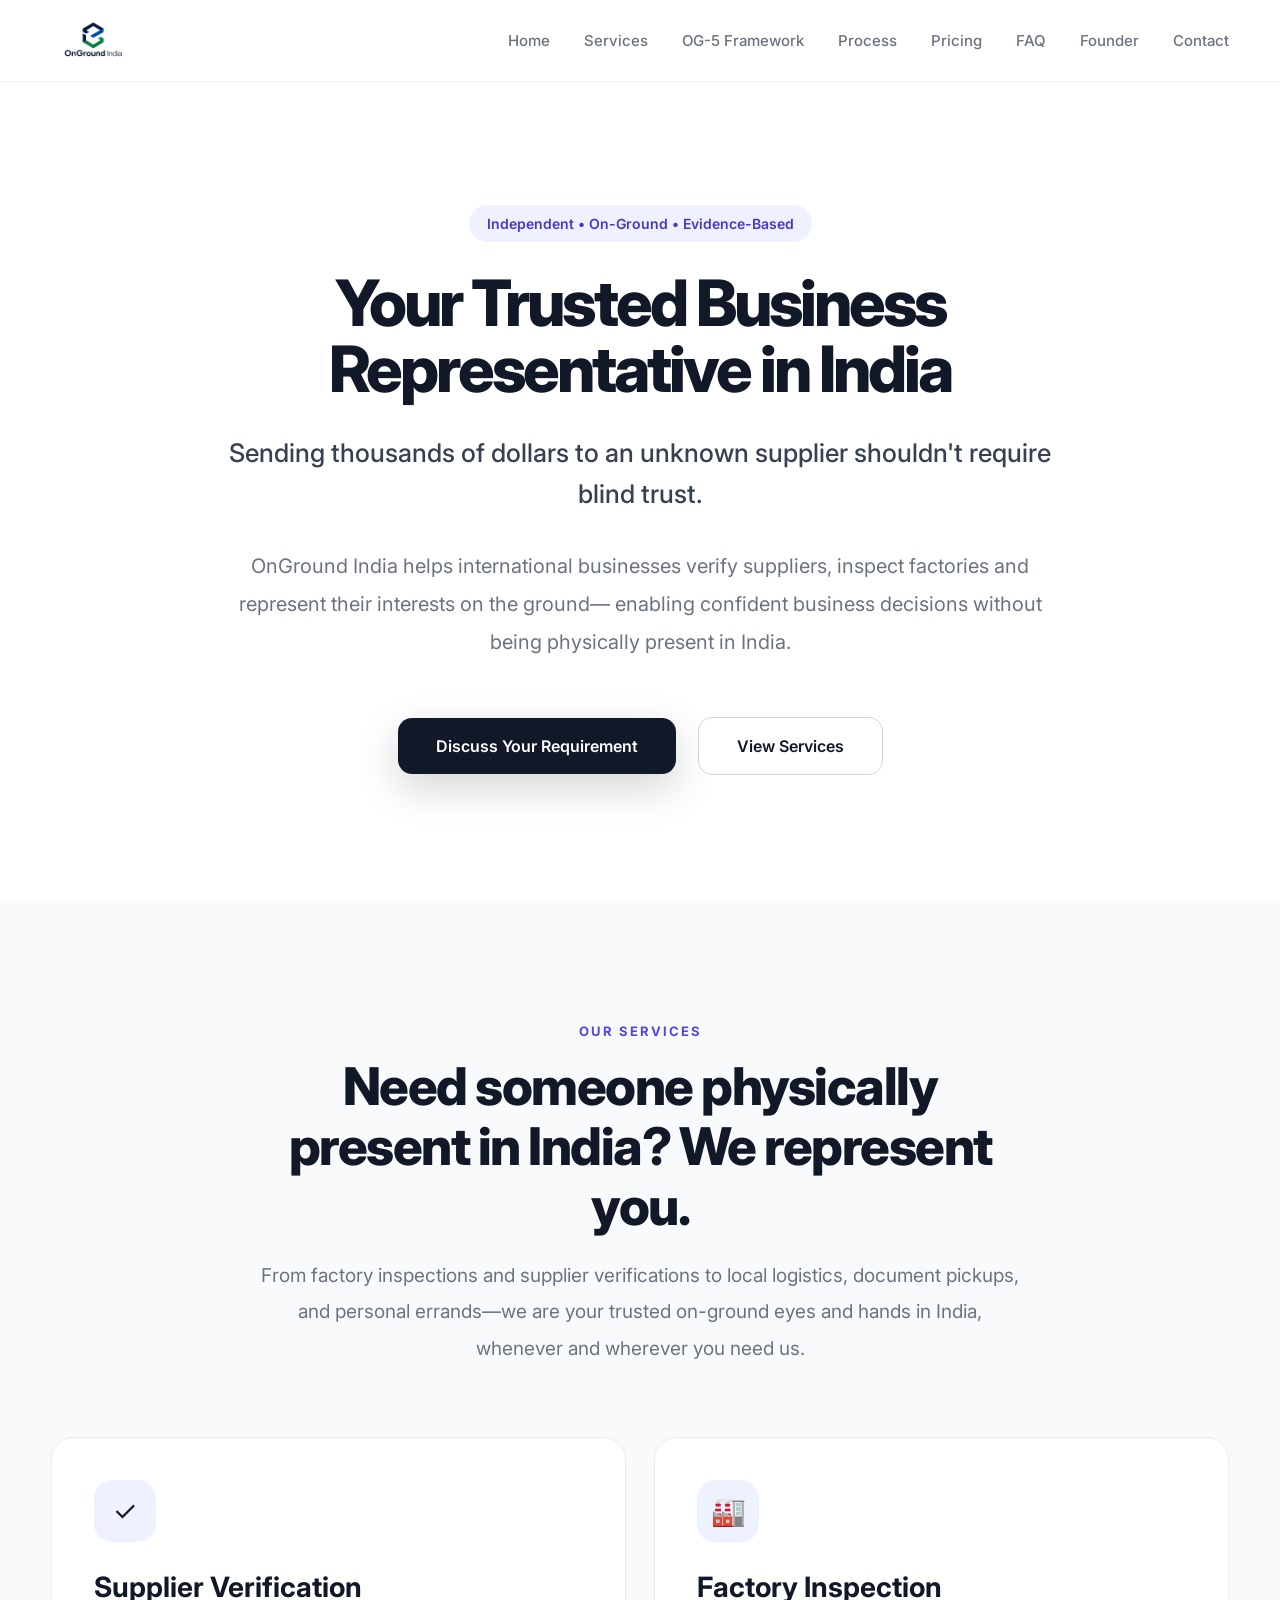
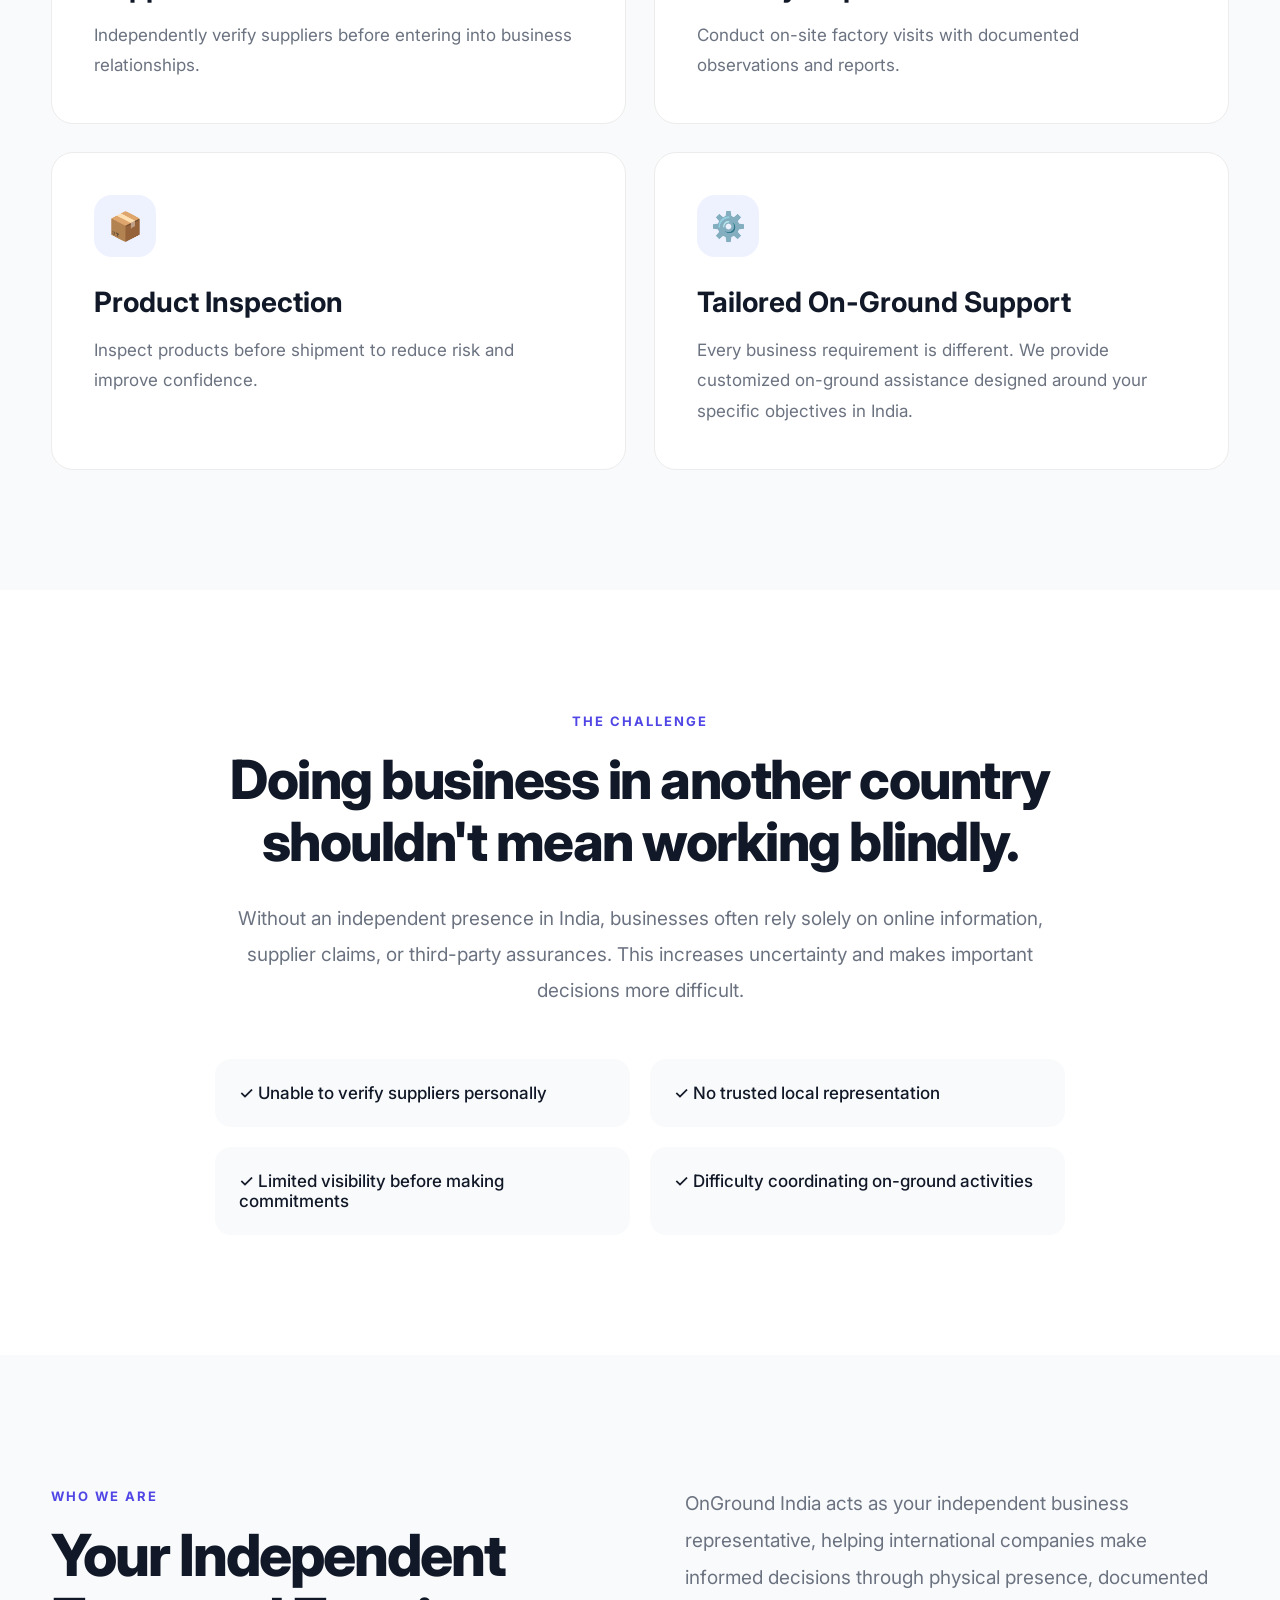
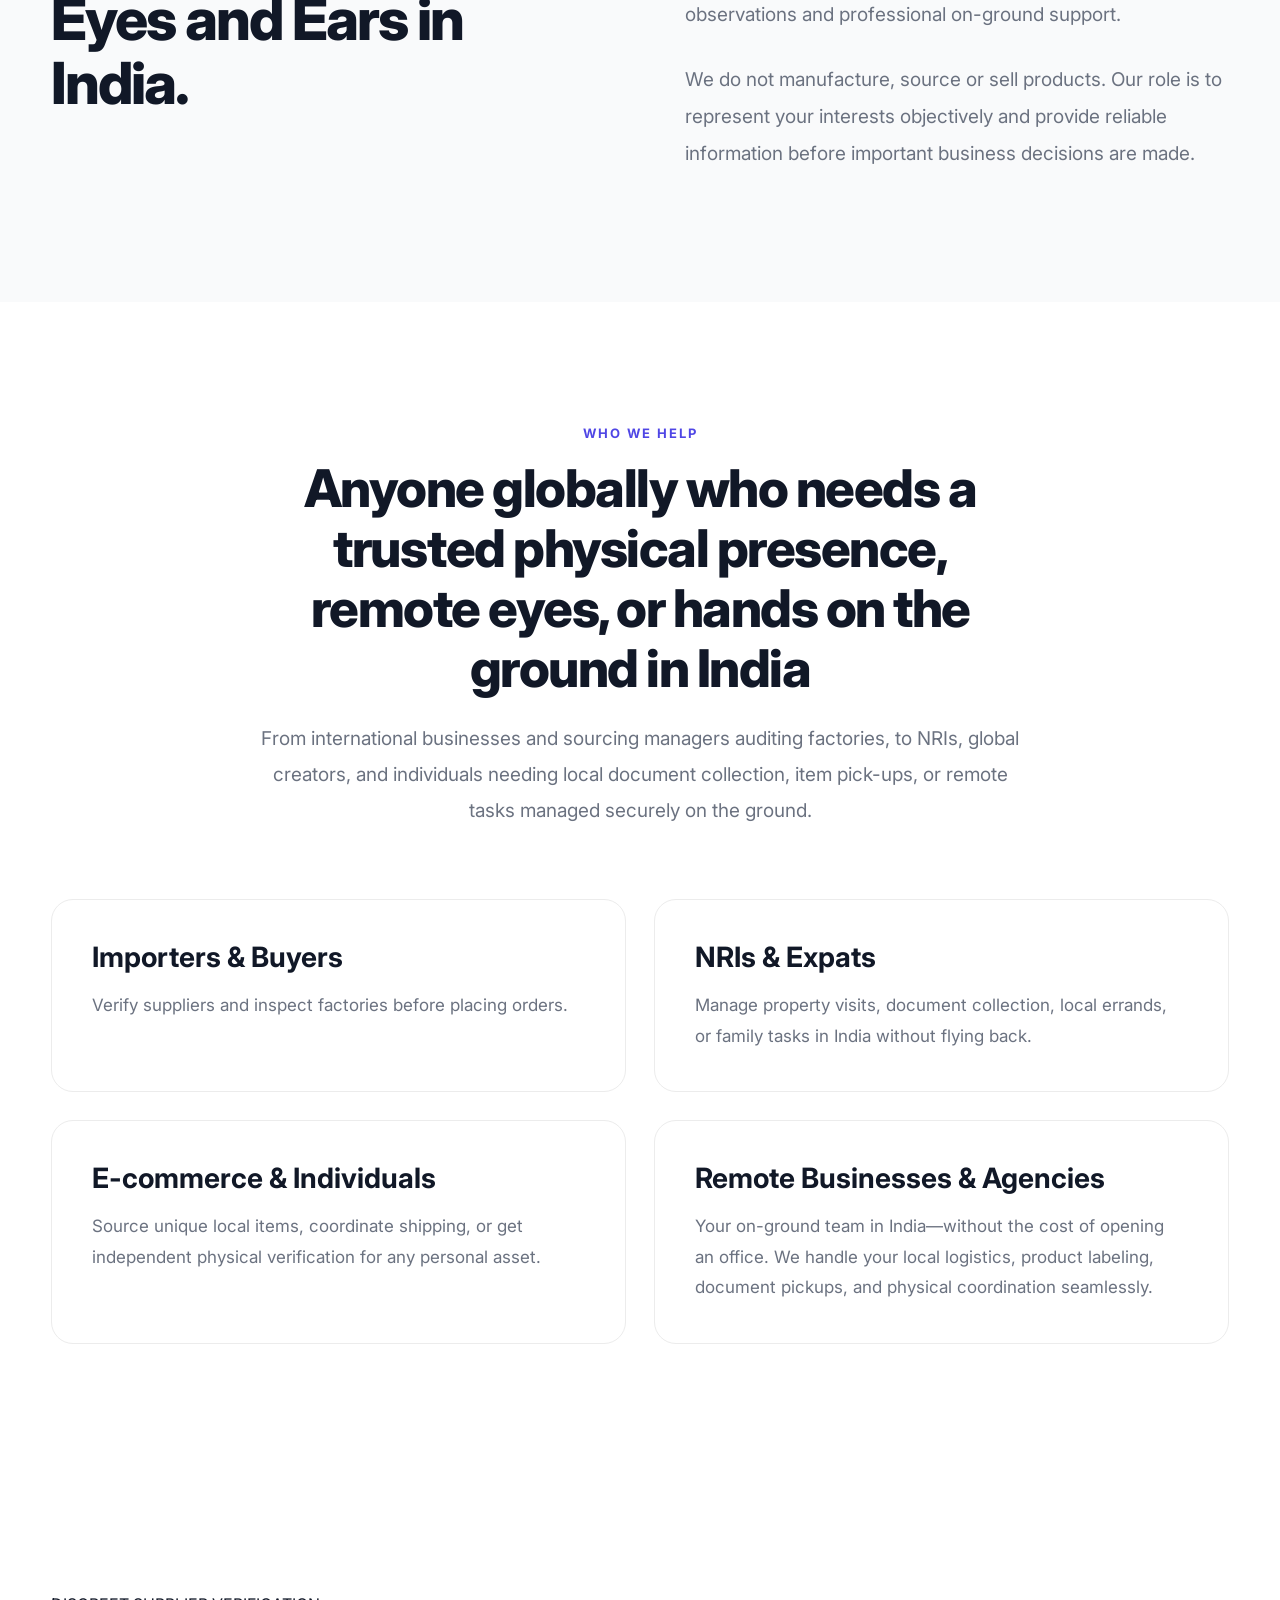
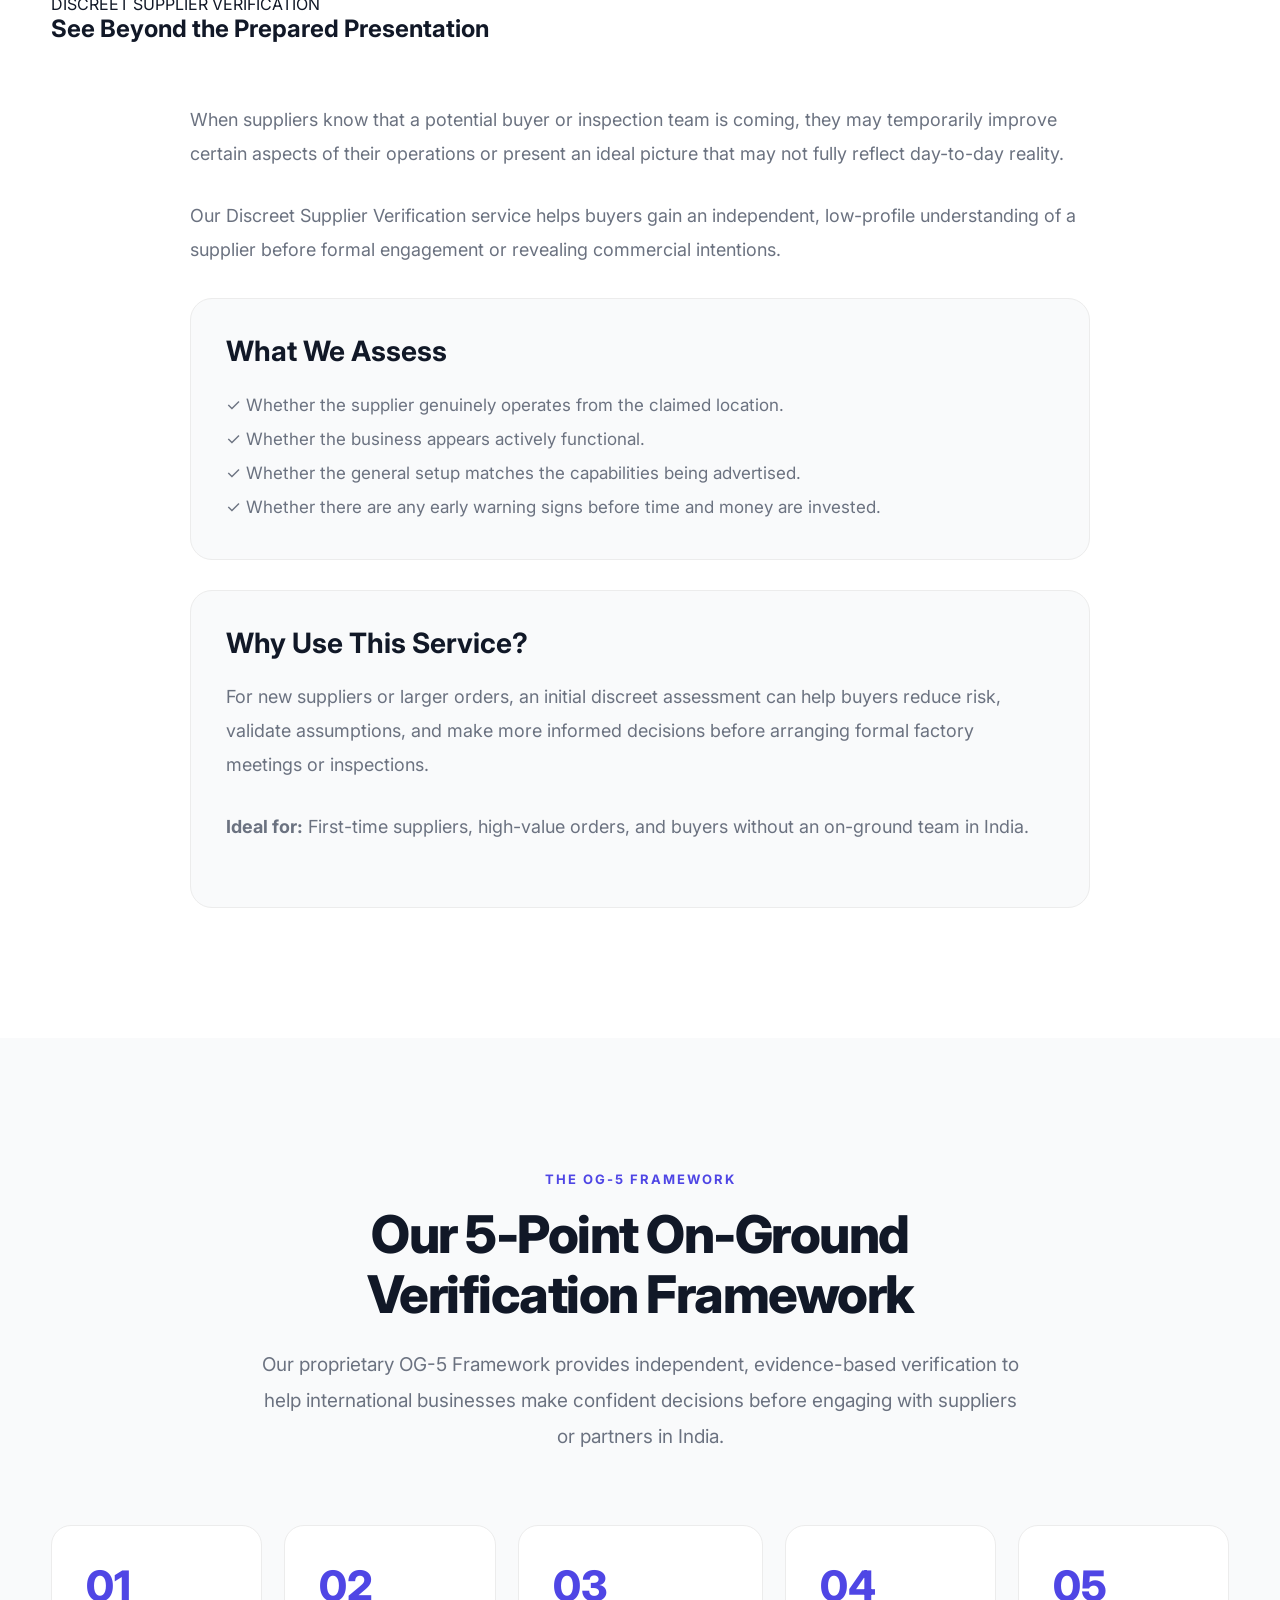
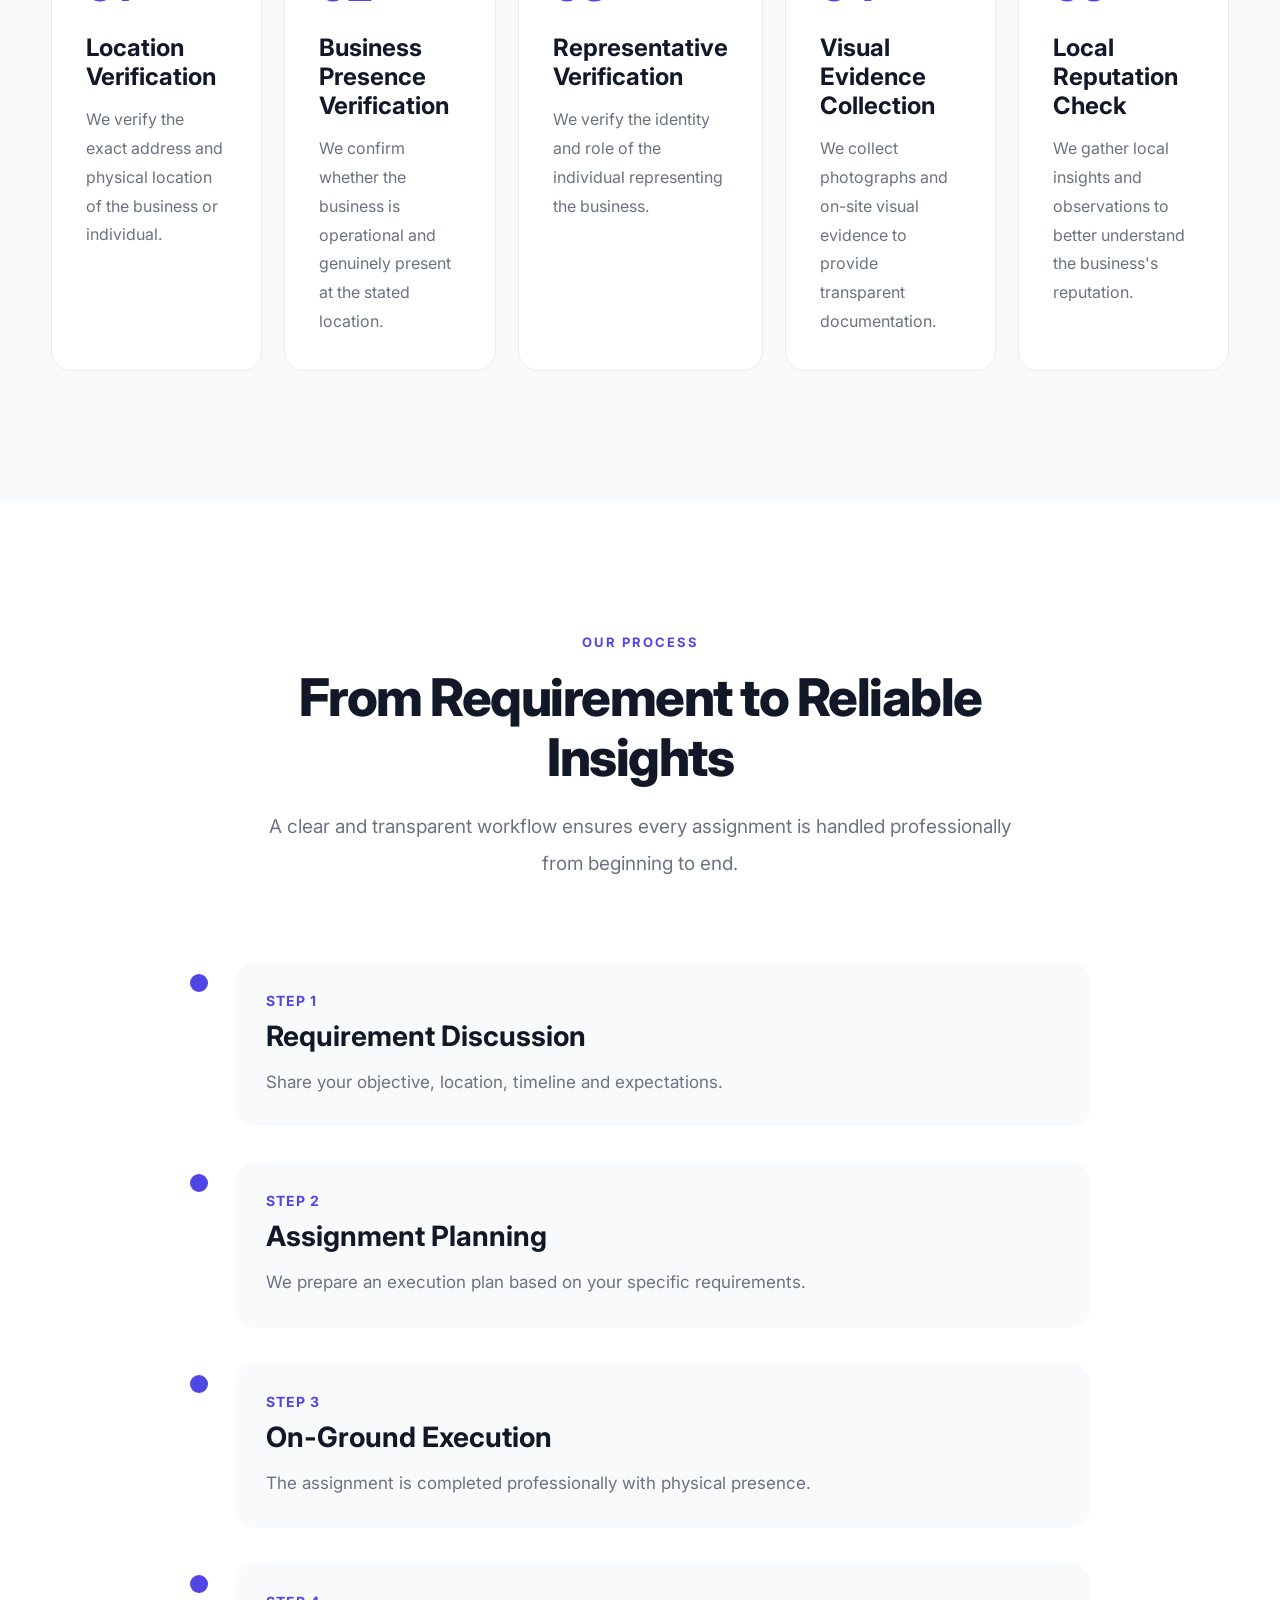
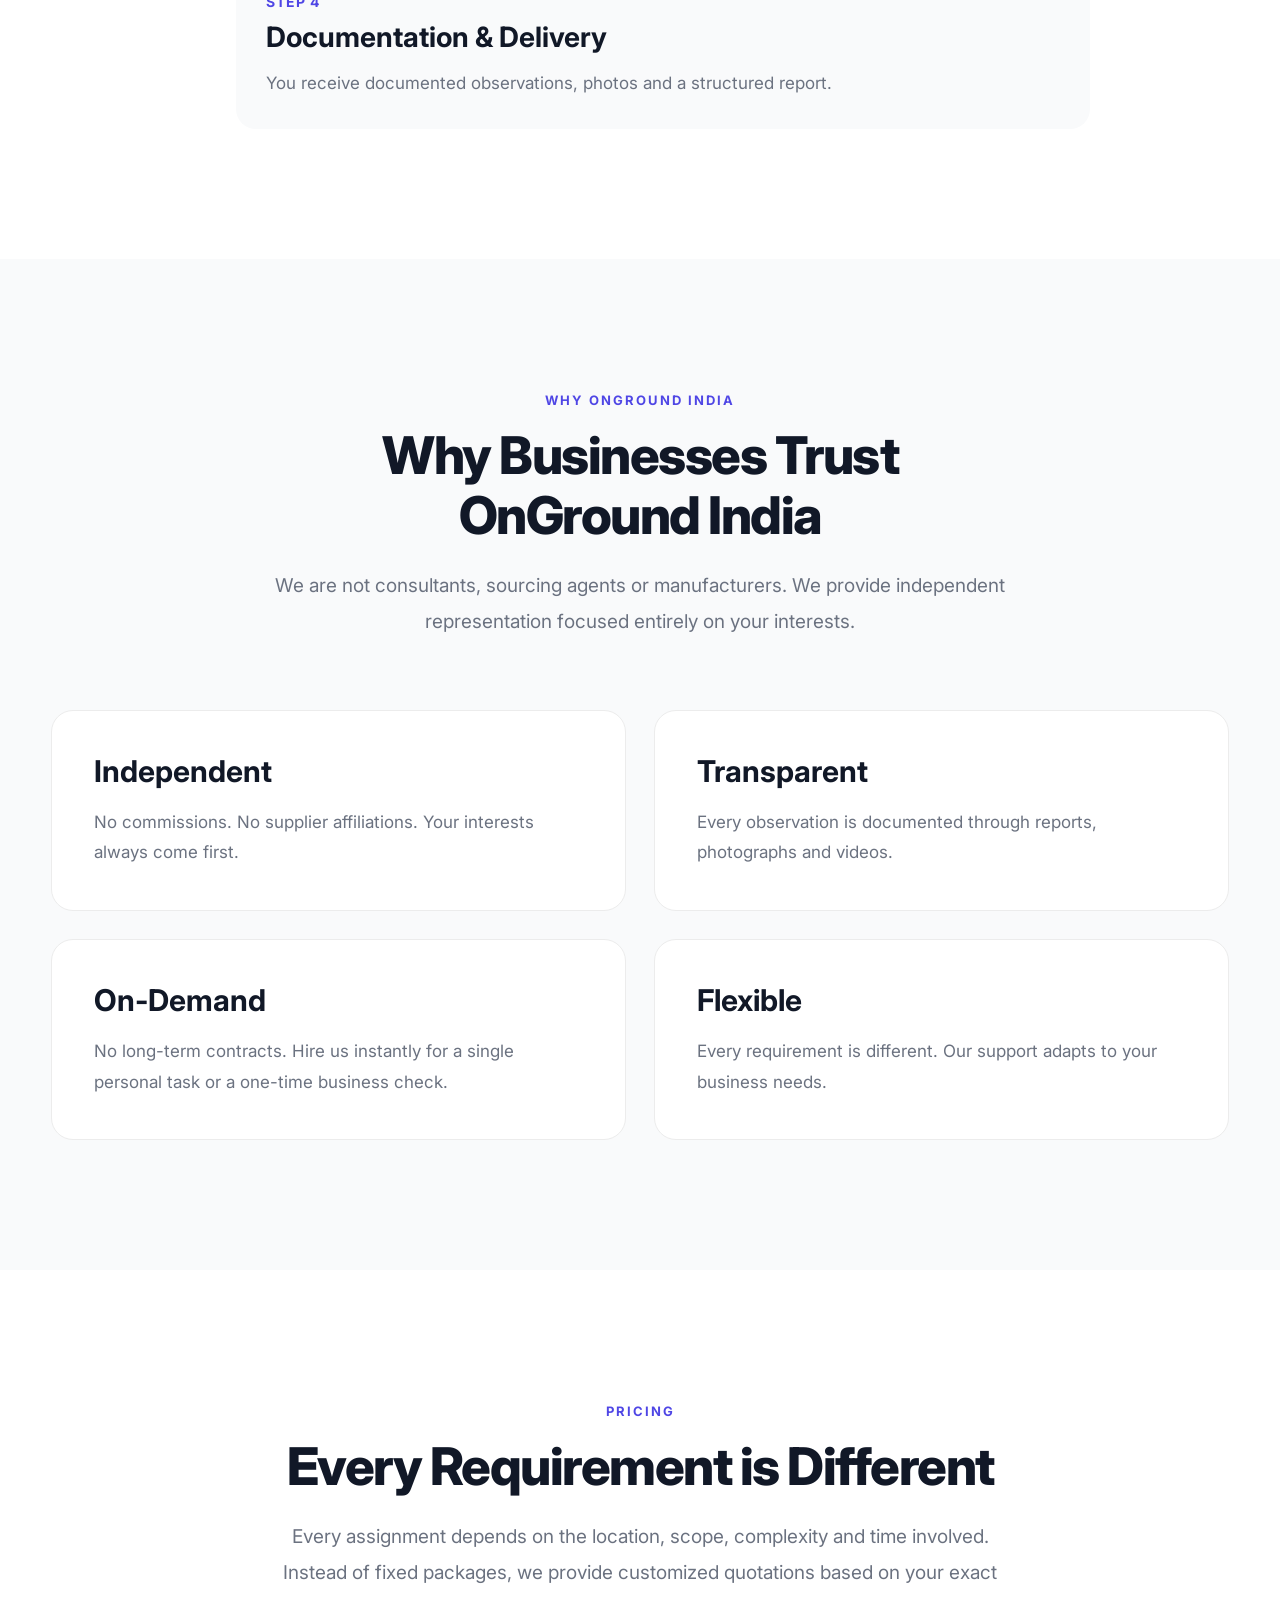
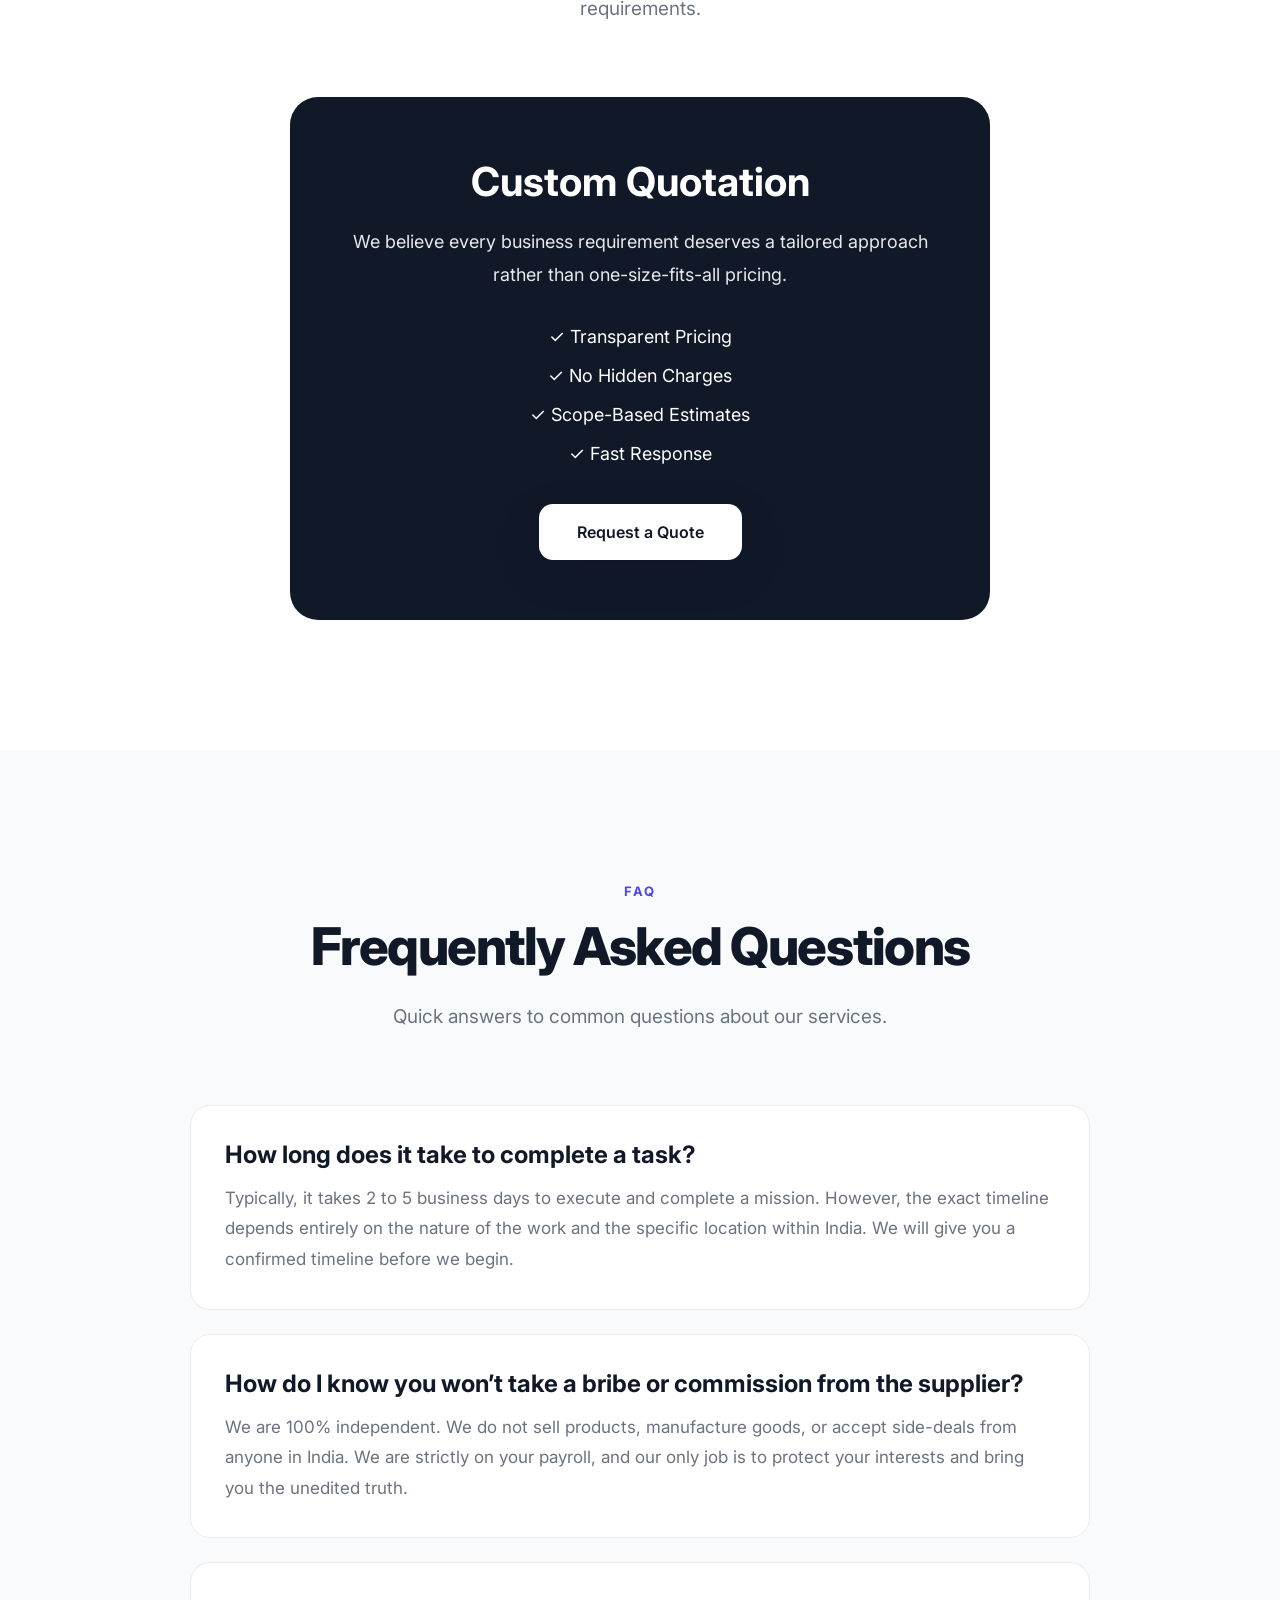
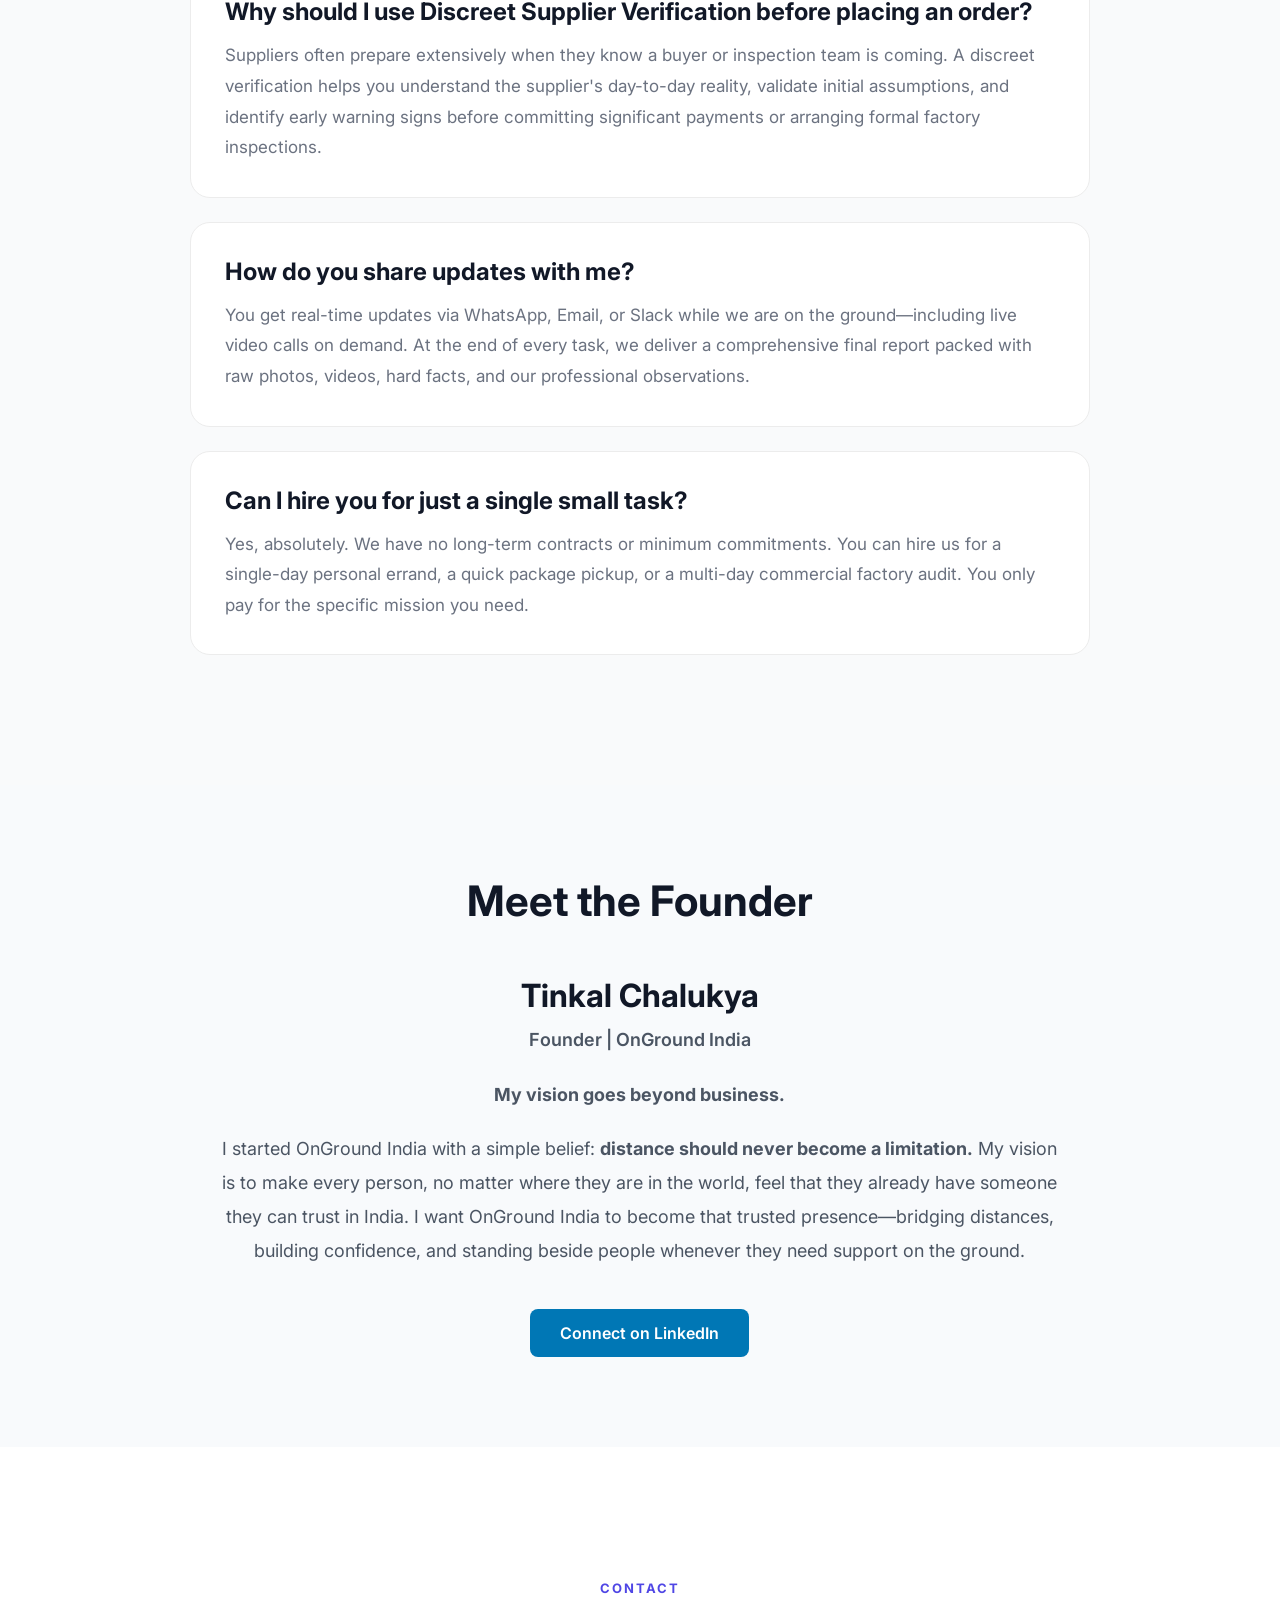
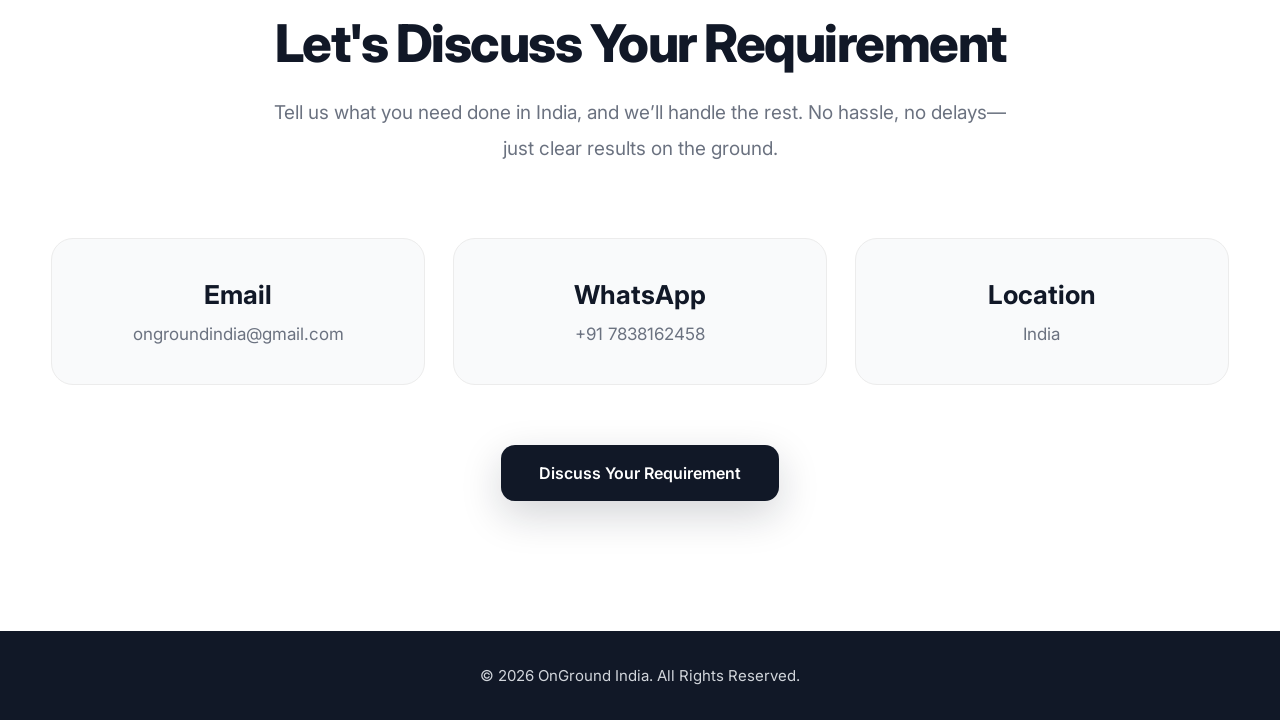
==== commit 72ff7d53: "Add Discreet Supplier Verification FAQ section" ====
--- a/index.html
+++ b/index.html
@@ -3,12 +3,13 @@
 
 <head>
     <meta charset="UTF-8">
+    <meta http-equiv="X-UA-Compatible" content="IE=edge">
     <meta name="viewport" content="width=device-width, initial-scale=1.0">
 
     <title>OnGround India | Your Trusted Presence in India for Verification, Inspections & On-Ground Support</title>
 
     <meta name="description"
-        content="OnGround India provides independent business representation, supplier verification, factory inspections and on-ground support for international businesses operating in India.">
+        content="OnGround India is your trusted on-ground presence in India, helping businesses and individuals with supplier verification, factory inspections, business representation, local verification and customized on-ground support across India.">
 
     <link rel="preconnect" href="https://fonts.googleapis.com">
     <link rel="preconnect" href="https://fonts.gstatic.com" crossorigin>
@@ -17,7 +18,9 @@
         rel="stylesheet">
 
     <link rel="stylesheet" href="style.css">
-    <link rel="icon" type="image/png" href="assets/icons/favicon.png">
+    <link rel="icon" type="image/png" sizes="32x32" href="assets/icons/favicon-32.png">
+<link rel="icon" type="image/png" sizes="16x16" href="assets/icons/favicon-16.png">
+<link rel="apple-touch-icon" href="assets/icons/favicon-180.png">
     <!-- Open Graph -->
 <meta property="og:type" content="website">
 <meta property="og:title" content="OnGround India | Your Trusted Presence in India">
@@ -32,6 +35,40 @@
 <meta name="twitter:description"
     content="Trusted on-ground support in India for businesses and individuals. Supplier verification, inspections, representation and more.">
 <meta name="twitter:image" content="https://ongroundindia.github.io/Onground-india/assets/images/logo.png">
+<script type="application/ld+json">
+{
+  "@context":"https://schema.org",
+  "@type":"Organization",
+  "name":"OnGround India",
+  "url":"https://ongroundindia.github.io/Onground-india/",
+  "logo":"https://ongroundindia.github.io/Onground-india/assets/images/logo.png",
+  "description":"OnGround India is your trusted on-ground presence in India, helping businesses and individuals with supplier verification, factory inspections, business representation, local verification, and customized on-ground support across India.",
+  "founder":{
+    "@type":"Person",
+    "name":"Tinkal Chalukya",
+    "url":"https://www.linkedin.com/in/tinkal-chalukya/"
+  },
+  "sameAs":[
+    "https://www.linkedin.com/in/tinkal-chalukya/"
+  ]
+}
+</script>
+<link rel="canonical" href="https://ongroundindia.github.io/Onground-india/">
+
+<meta name="theme-color" content="#0B5FFF">
+
+<meta name="author" content="Tinkal Chalukya">
+
+<meta name="keywords" content="OnGround India, Supplier Verification India, Factory Inspection India, Business Representation India, Vendor Verification, On-Ground Support India">
+<!-- Google tag (gtag.js) -->
+<script async src="https://www.googletagmanager.com/gtag/js?id=G-R7DN3WXKT4"></script>
+<script>
+window.dataLayer = window.dataLayer || [];
+function gtag(){dataLayer.push(arguments);}
+gtag('js', new Date());
+
+gtag('config', 'G-R7DN3WXKT4');
+</script>
 </head>
 
 <body>
@@ -339,6 +376,69 @@
 
 </section>
 
+<!-- ====================== -->
+<!-- DISCREET VERIFICATION -->
+<!-- ====================== -->
+
+<section class="discreet-verification" id="discreet-verification">
+
+    <div class="container">
+
+        <div class="section-title">
+            <span>DISCREET SUPPLIER VERIFICATION</span>
+            <h2>See Beyond the Prepared Presentation</h2>
+        </div>
+
+        <div class="verification-content">
+
+            <p>
+                When suppliers know that a potential buyer or inspection team is coming,
+                they may temporarily improve certain aspects of their operations or present
+                an ideal picture that may not fully reflect day-to-day reality.
+            </p>
+
+            <p>
+                Our Discreet Supplier Verification service helps buyers gain an independent,
+                low-profile understanding of a supplier before formal engagement or revealing
+                commercial intentions.
+            </p>
+
+            <div class="verification-box">
+
+                <h3>What We Assess</h3>
+
+                <ul>
+                    <li>✓ Whether the supplier genuinely operates from the claimed location.</li>
+                    <li>✓ Whether the business appears actively functional.</li>
+                    <li>✓ Whether the general setup matches the capabilities being advertised.</li>
+                    <li>✓ Whether there are any early warning signs before time and money are invested.</li>
+                </ul>
+
+            </div>
+
+            <div class="verification-box">
+
+                <h3>Why Use This Service?</h3>
+
+                <p>
+                    For new suppliers or larger orders, an initial discreet assessment can
+                    help buyers reduce risk, validate assumptions, and make more informed
+                    decisions before arranging formal factory meetings or inspections.
+                </p>
+
+                <p>
+                    <strong>Ideal for:</strong> First-time suppliers, high-value orders,
+                    and buyers without an on-ground team in India.
+                </p>
+
+            </div>
+
+        </div>
+
+    </div>
+
+</section>
+
     <!-- ========================= -->
     <!-- OG-5 -->
     <!-- ========================= -->
@@ -659,6 +759,11 @@
             <div class="faq-item">
                 <h3>How do I know you won’t take a bribe or commission from the supplier?</h3>
                 <p>We are 100% independent. We do not sell products, manufacture goods, or accept side-deals from anyone in India. We are strictly on your payroll, and our only job is to protect your interests and bring you the unedited truth.</p>
+            </div>
+
+            <div class="faq-item">
+                 <h3>Why should I use Discreet Supplier Verification before placing an order?</h3>
+                 <p>Suppliers often prepare extensively when they know a buyer or inspection team is coming. A discreet verification helps you understand the supplier's day-to-day reality, validate initial assumptions, and identify early warning signs before committing significant payments or arranging formal factory inspections.</p>
             </div>
 
             <div class="faq-item">
--- a/style.css
+++ b/style.css
@@ -1433,4 +1433,50 @@
 
 transform:translateY(-2px);
 
+}
+/* ==========================================
+DISCREET VERIFICATION
+========================================== */
+
+.discreet-verification{
+    padding:130px 0;
+    background:#ffffff;
+}
+
+.verification-content{
+    max-width:900px;
+    margin:60px auto 0;
+}
+
+.verification-content p{
+    font-size:18px;
+    line-height:1.9;
+    color:#6b7280;
+    margin-bottom:28px;
+}
+
+.verification-box{
+    background:#f9fafb;
+    border:1px solid #ececec;
+    border-radius:22px;
+    padding:35px;
+    margin-top:30px;
+}
+
+.verification-box h3{
+    font-size:28px;
+    color:#111827;
+    margin-bottom:20px;
+}
+
+.verification-box ul{
+    list-style:none;
+    padding:0;
+    margin:0;
+}
+
+.verification-box li{
+    font-size:17px;
+    line-height:2;
+    color:#6b7280;
 }
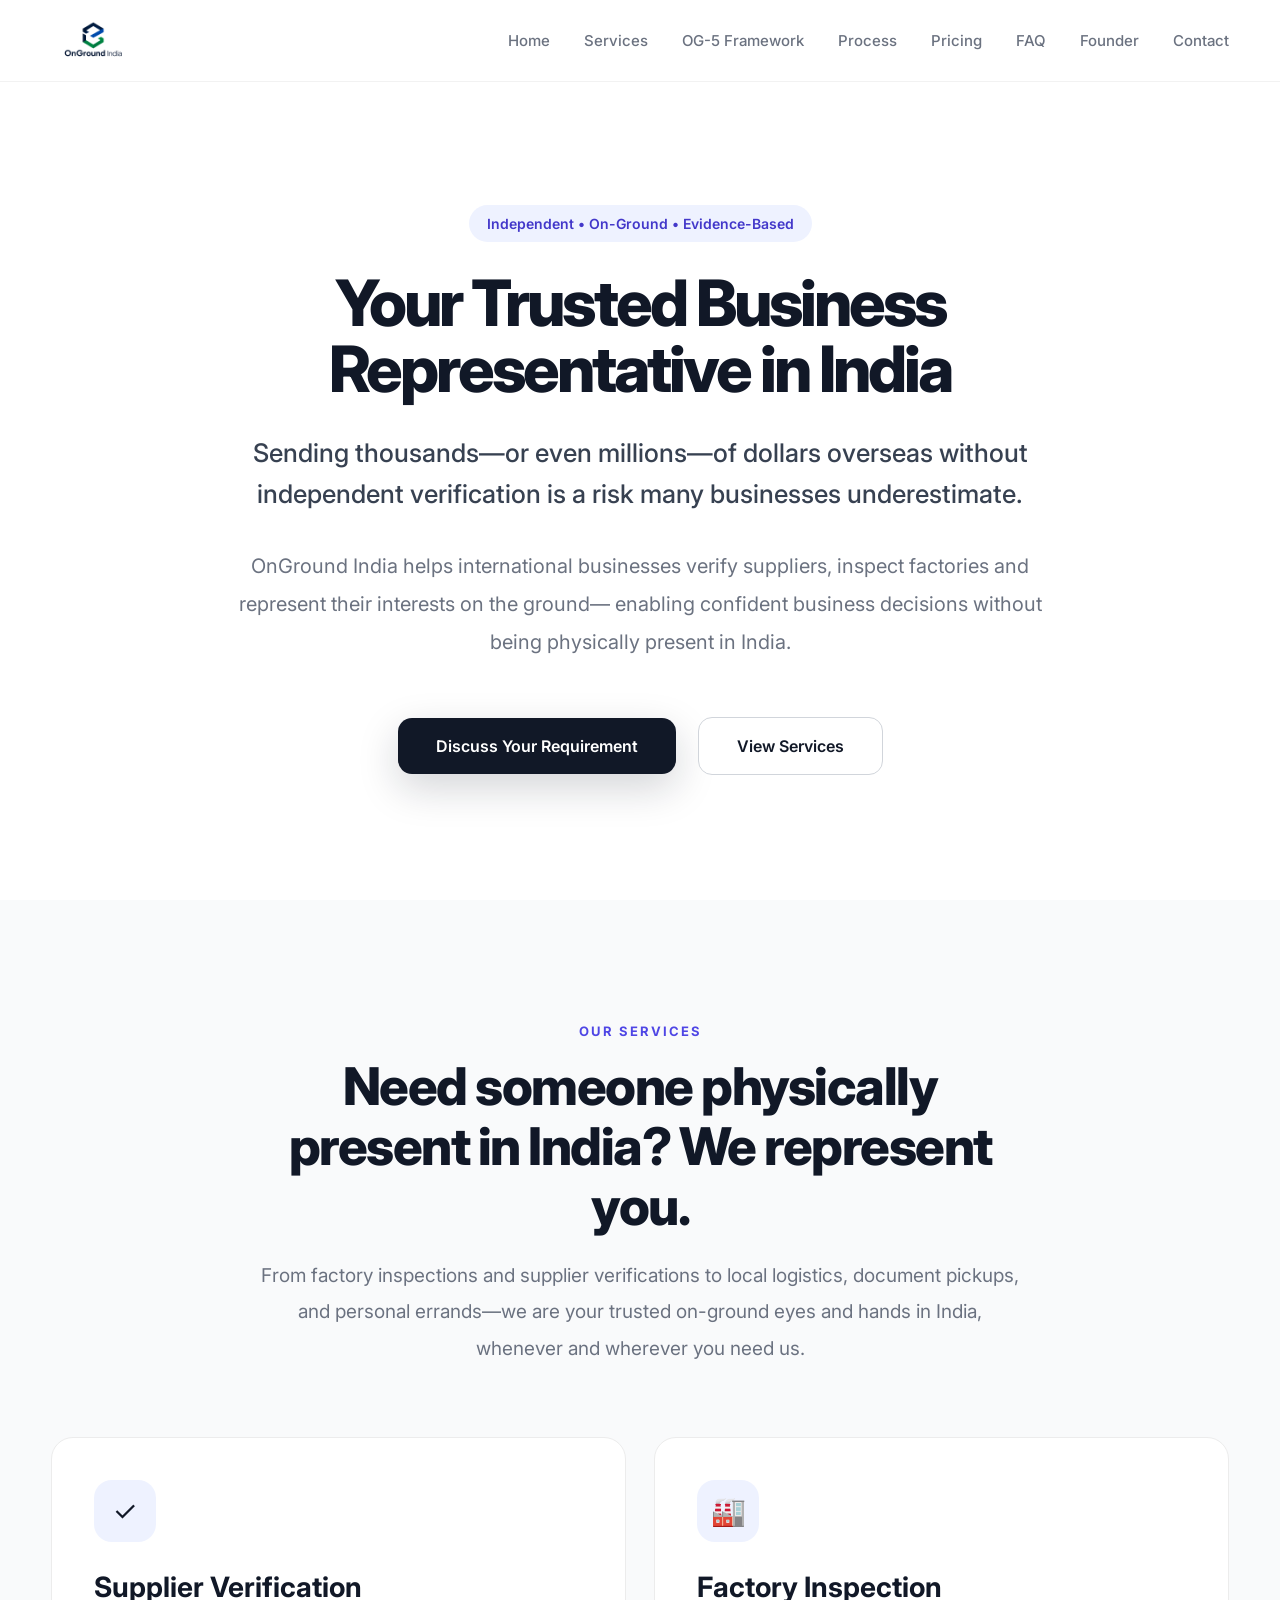
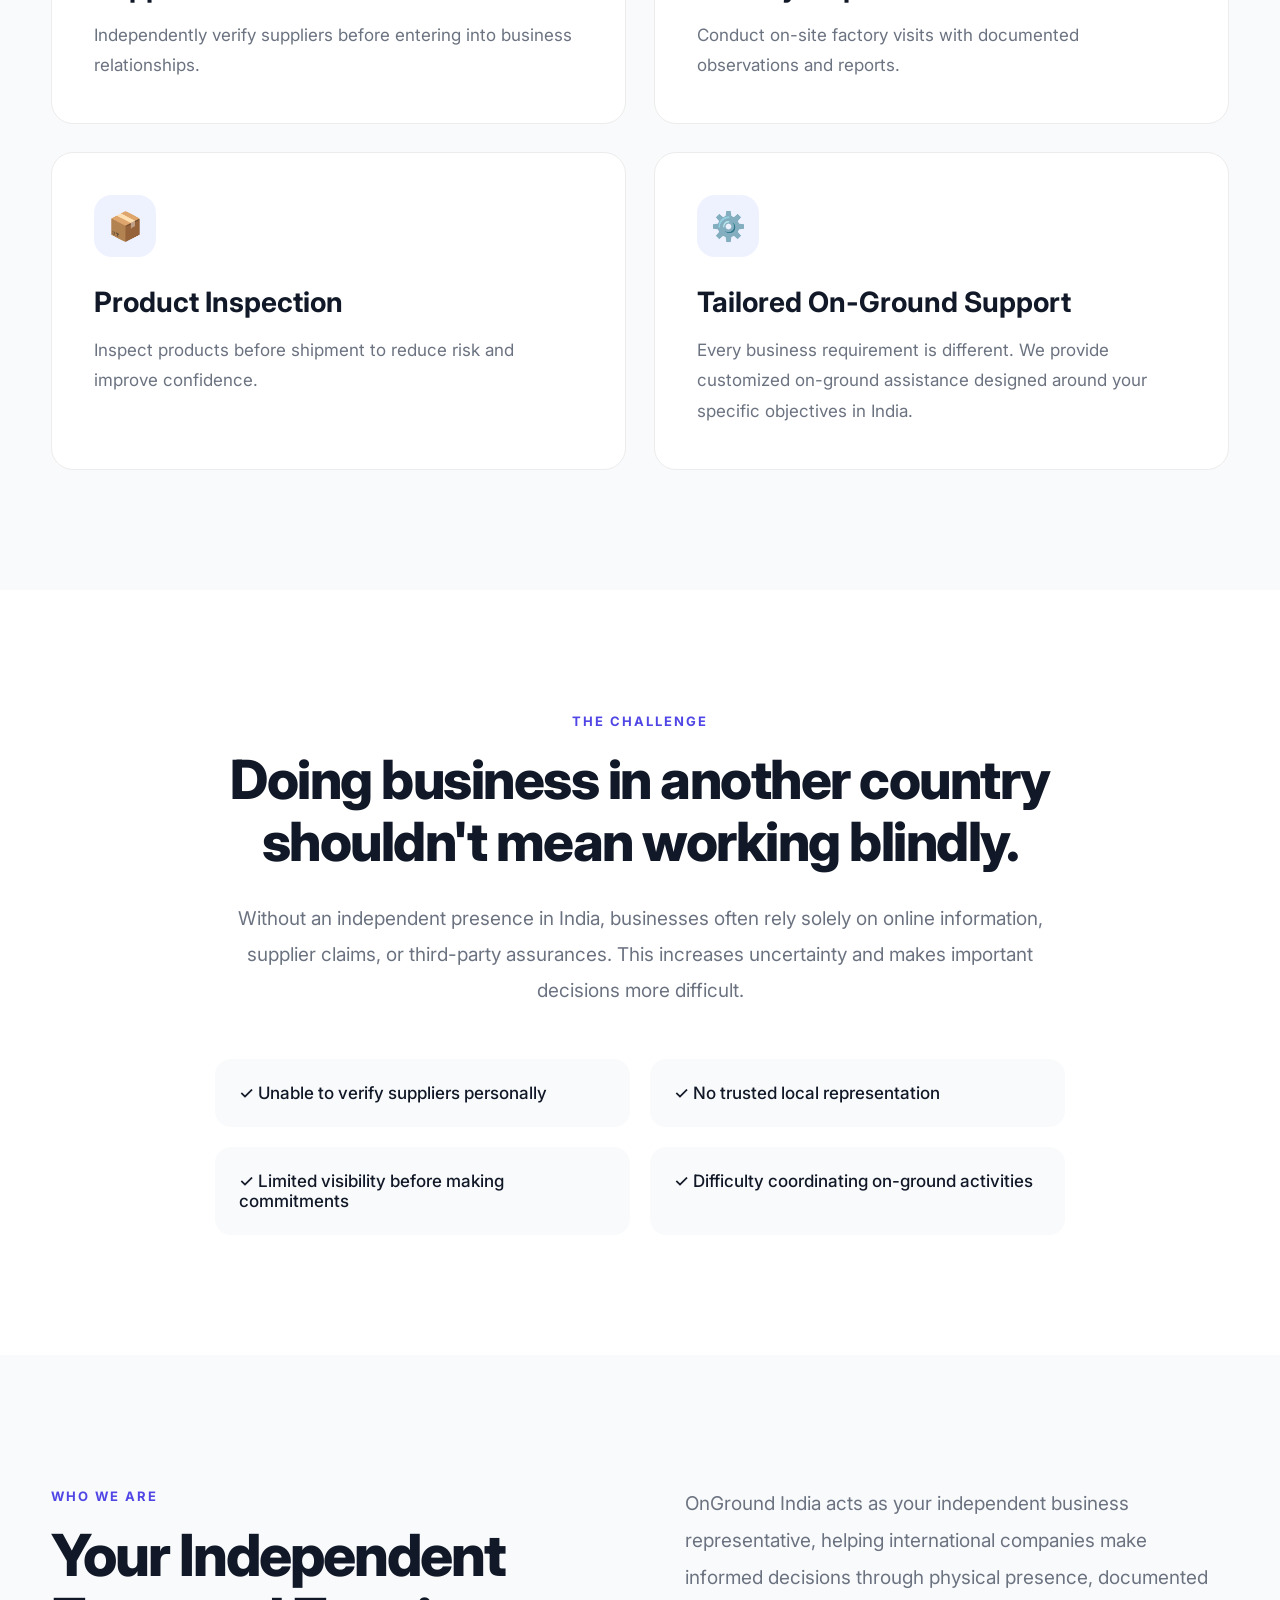
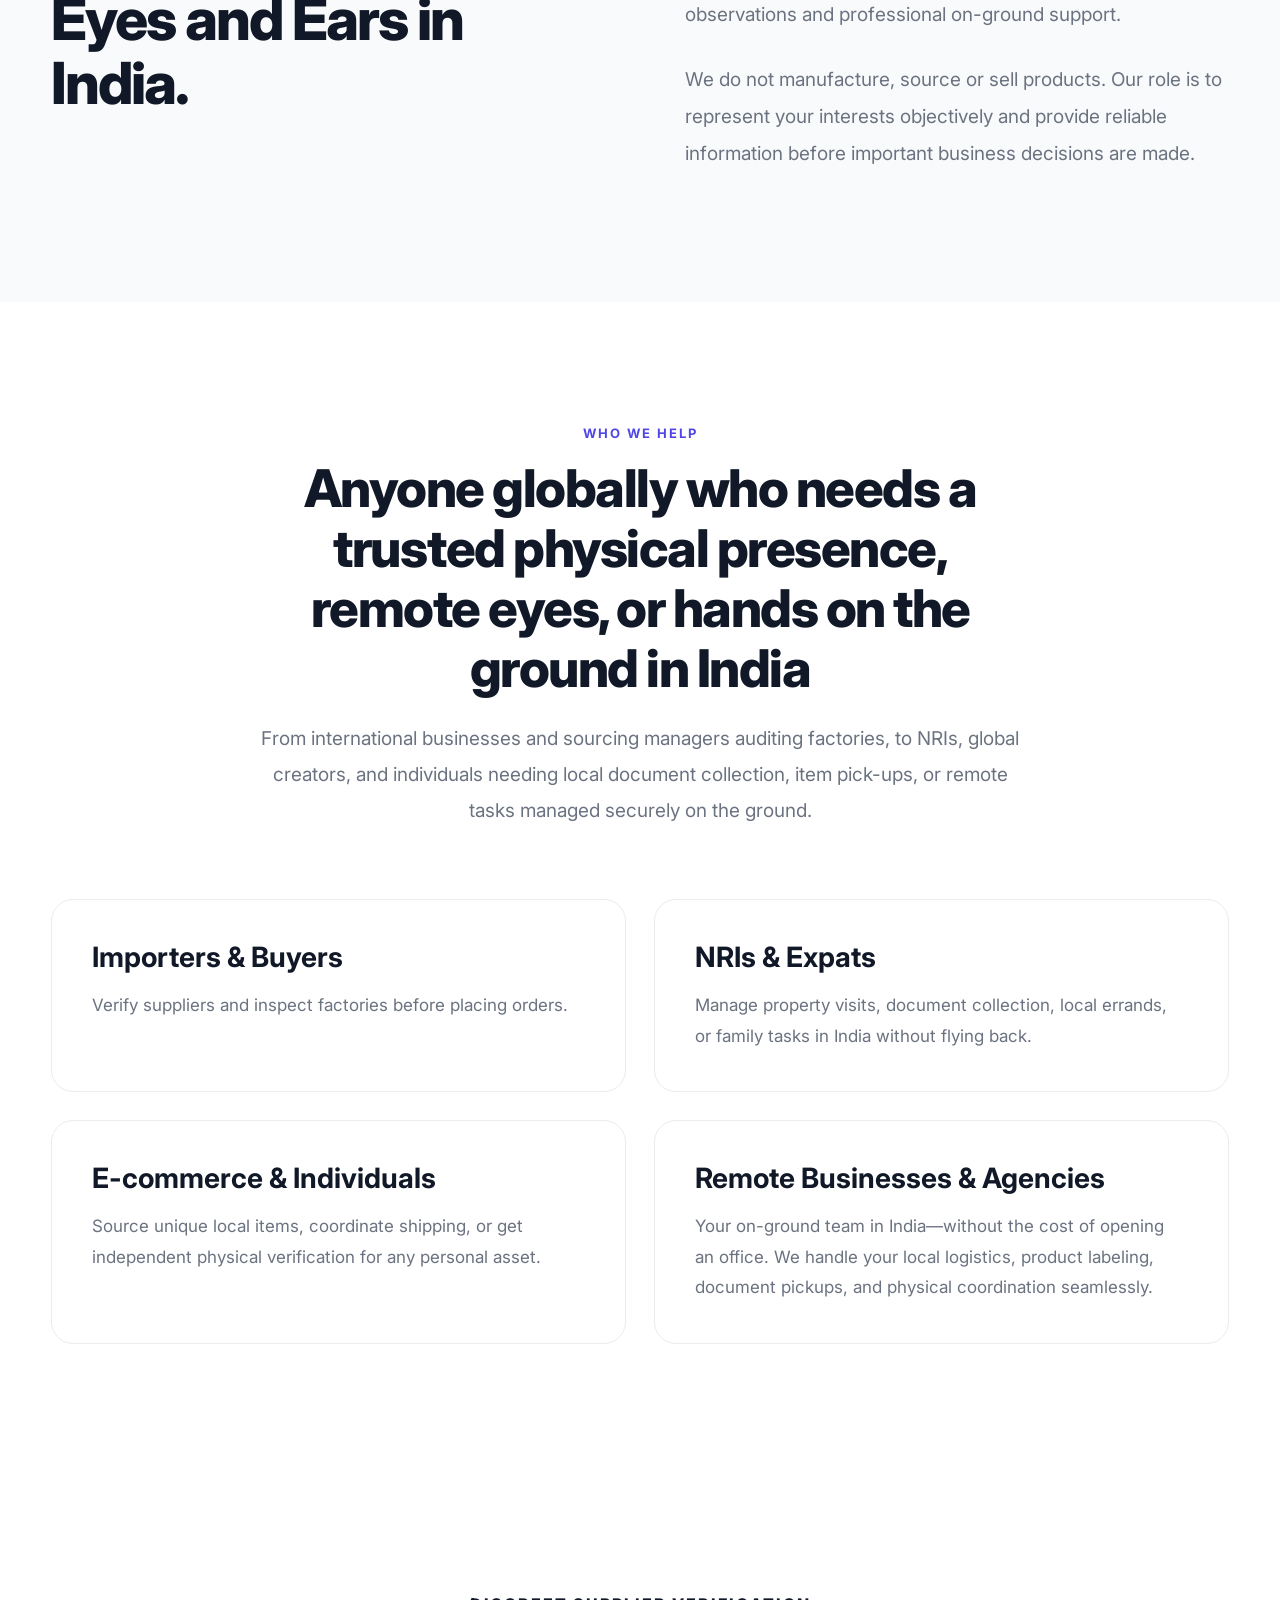
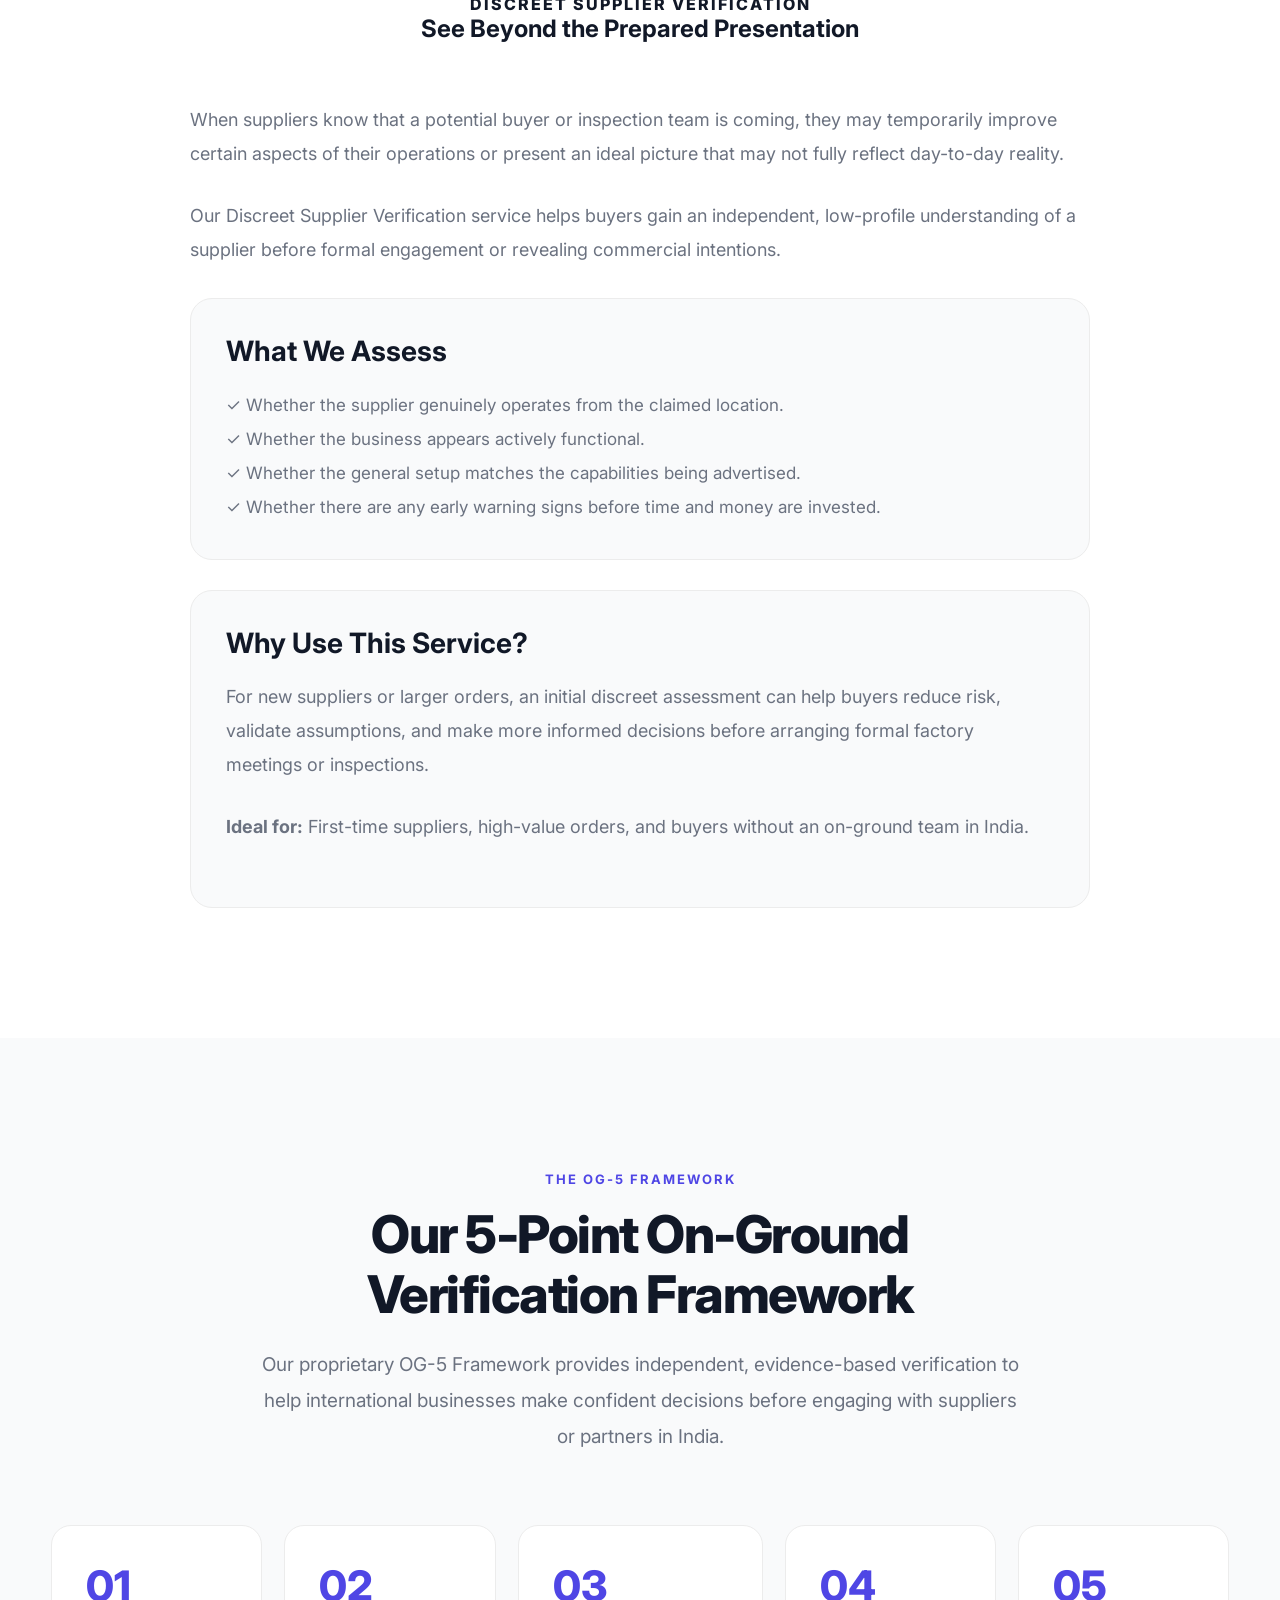
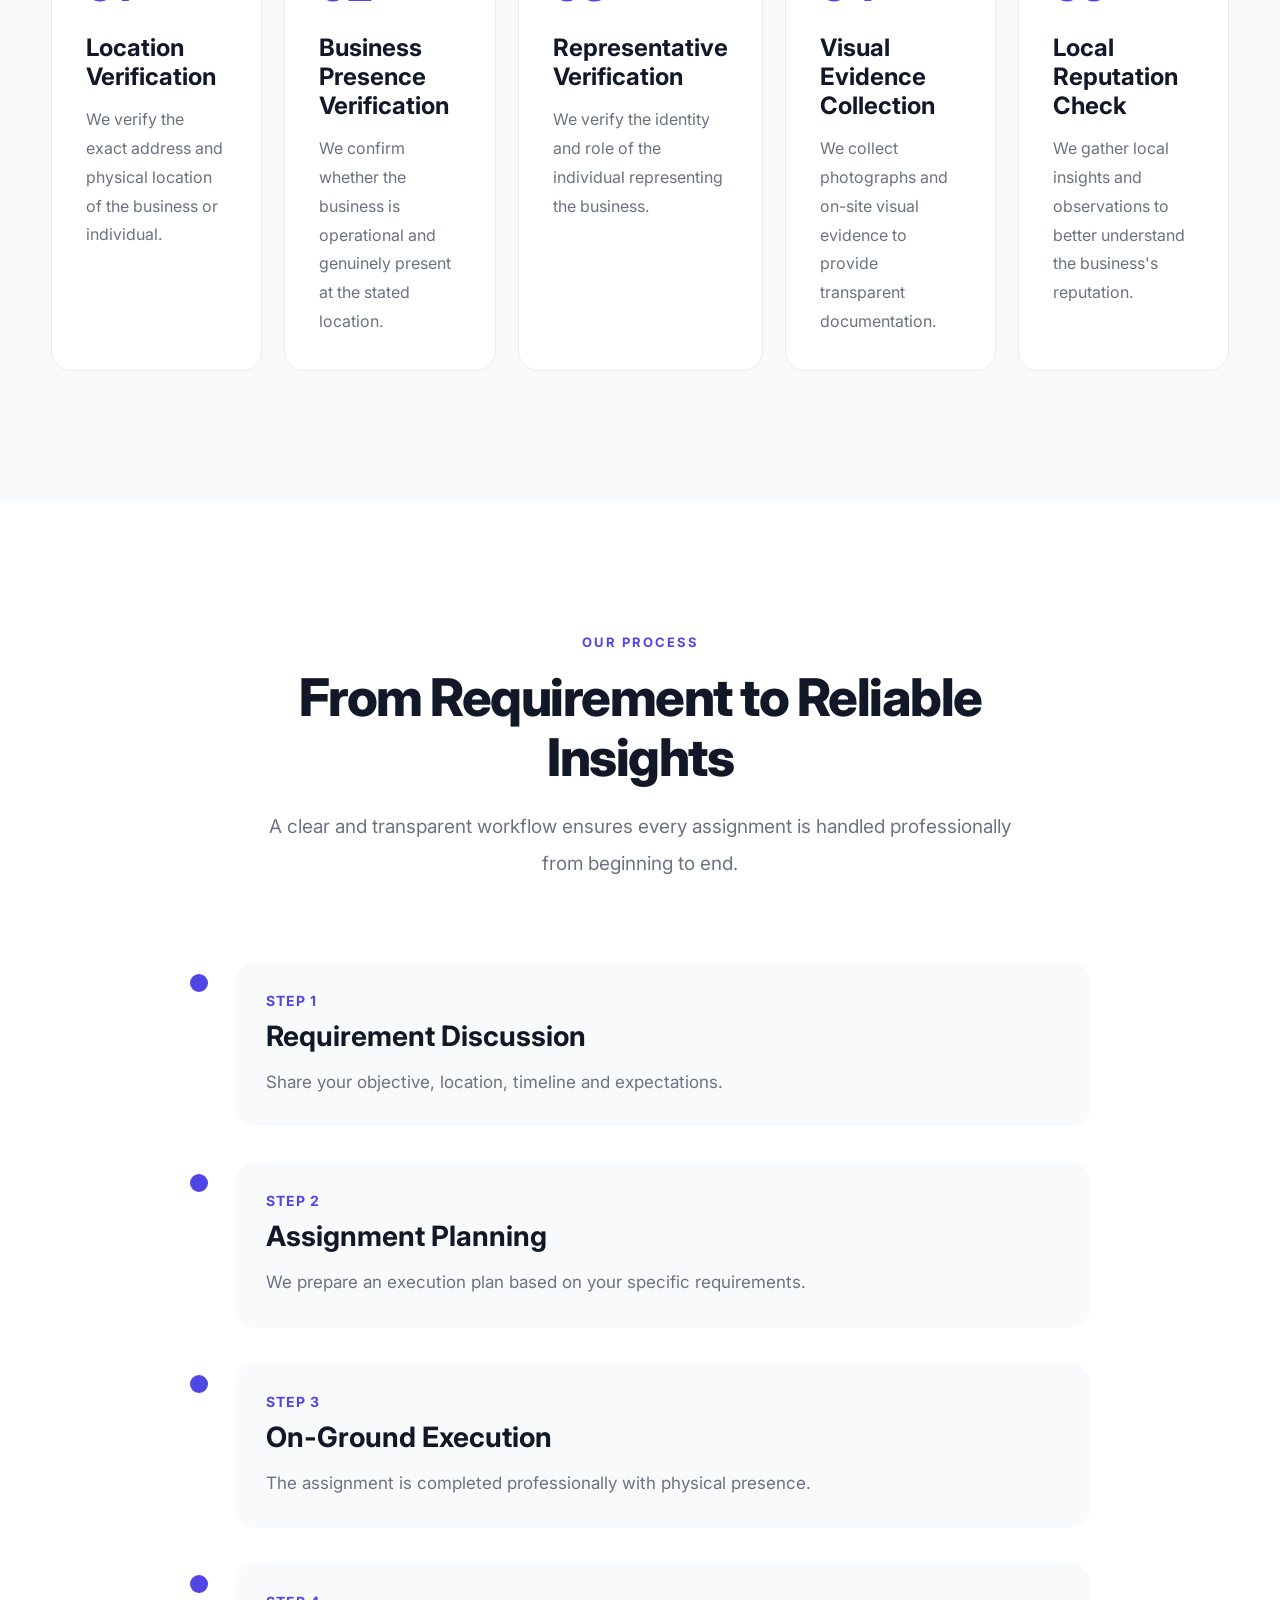
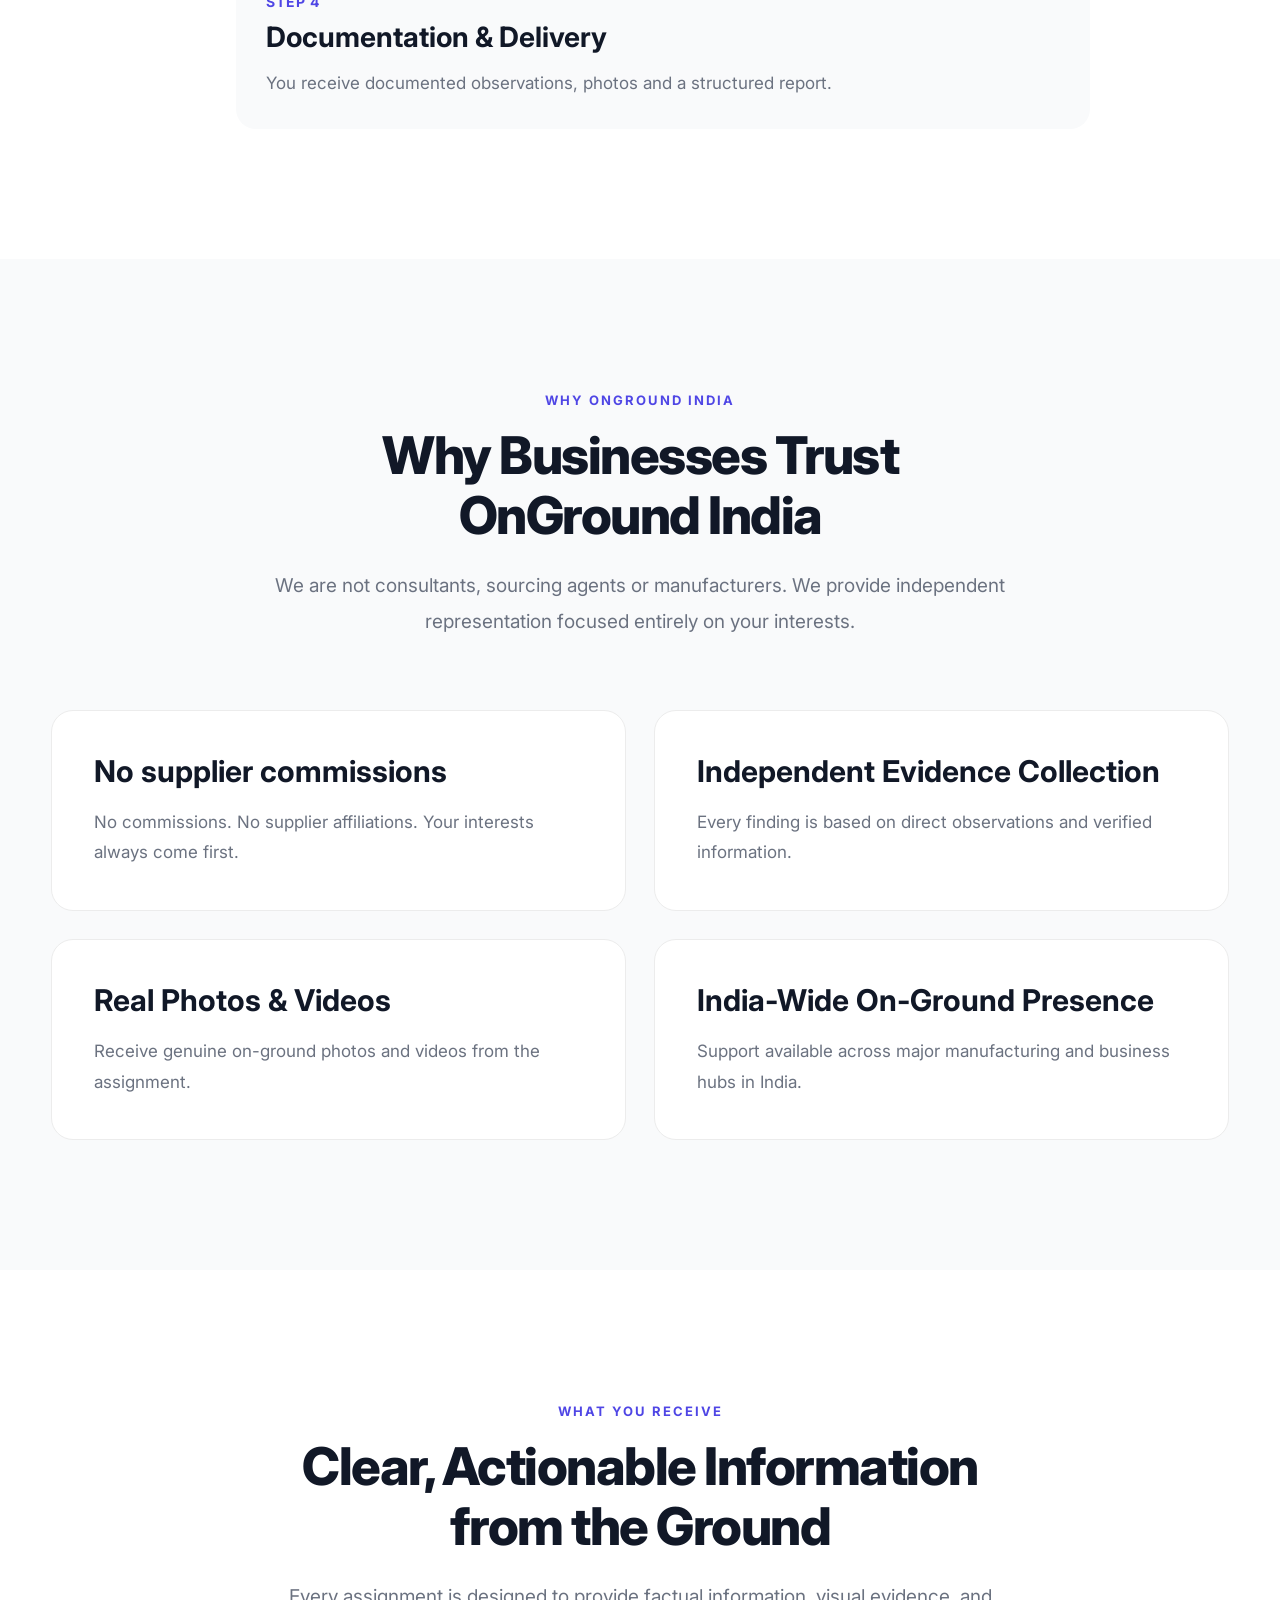
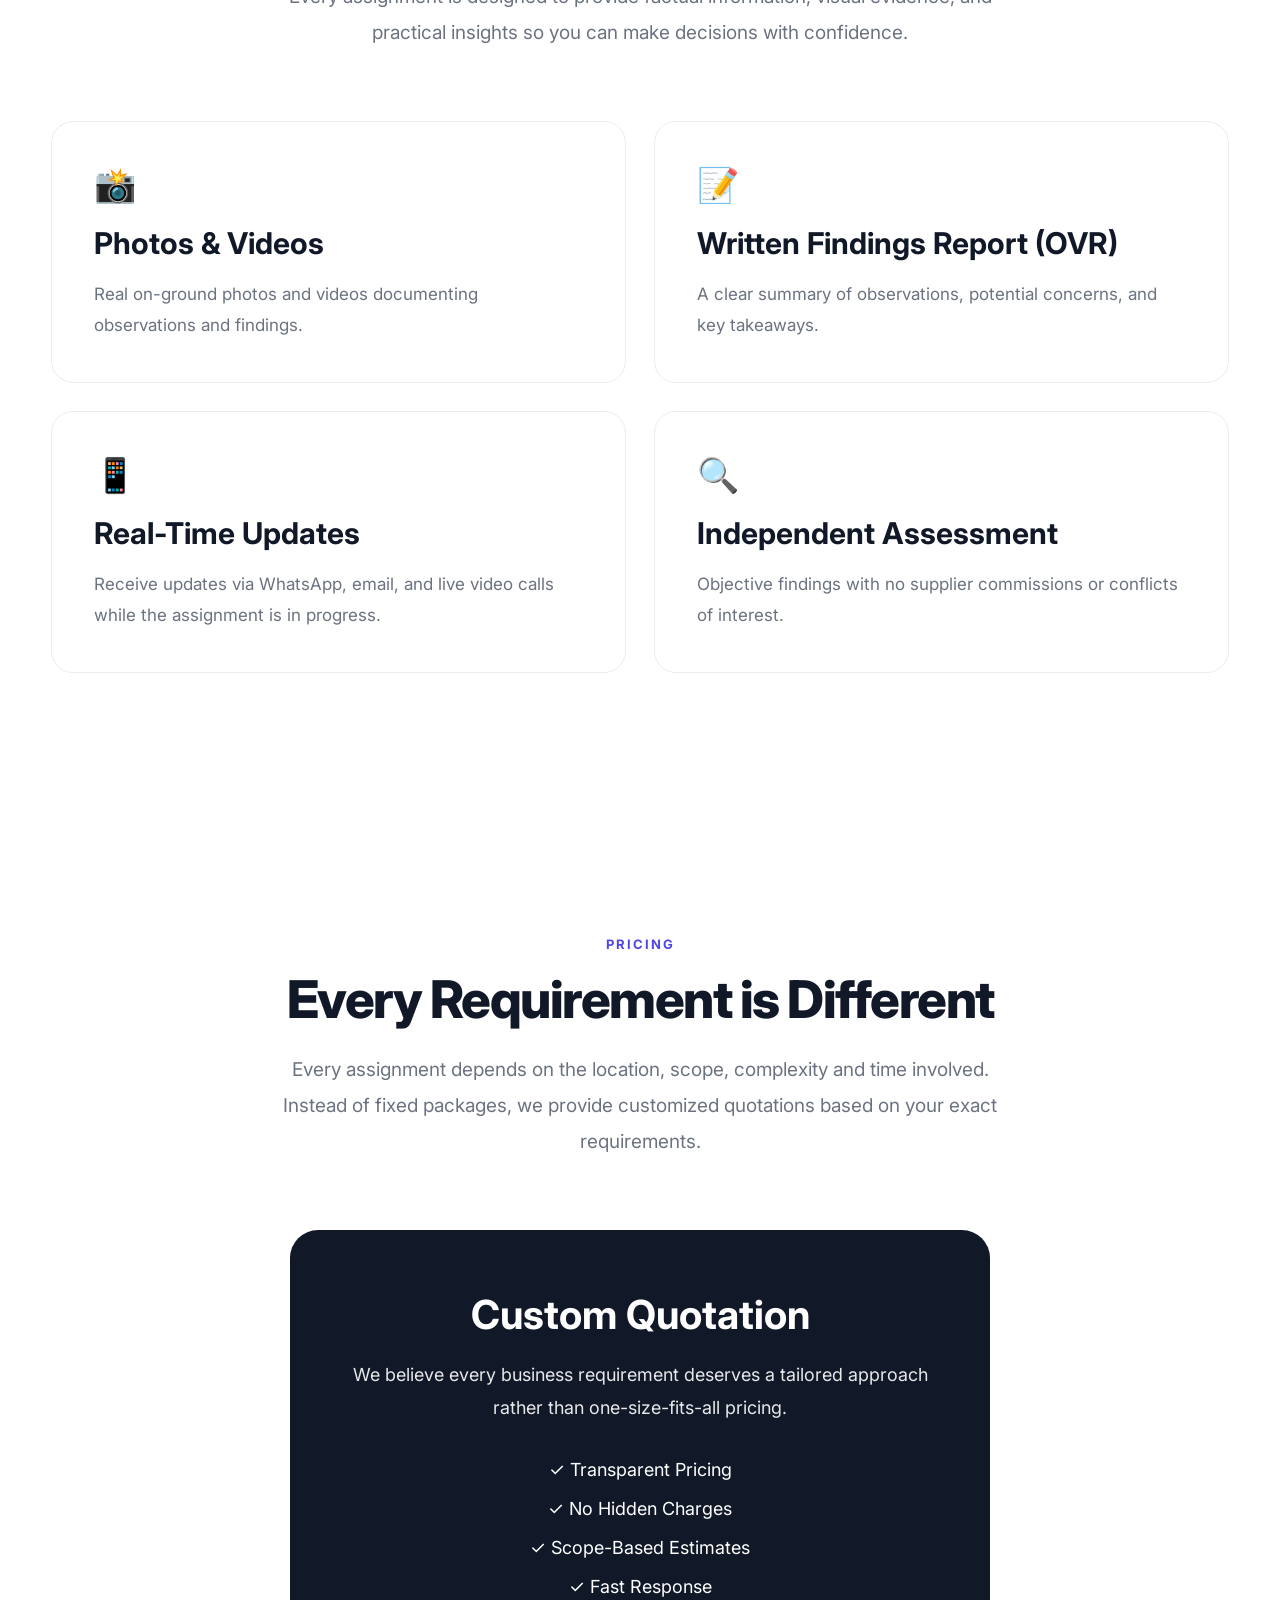
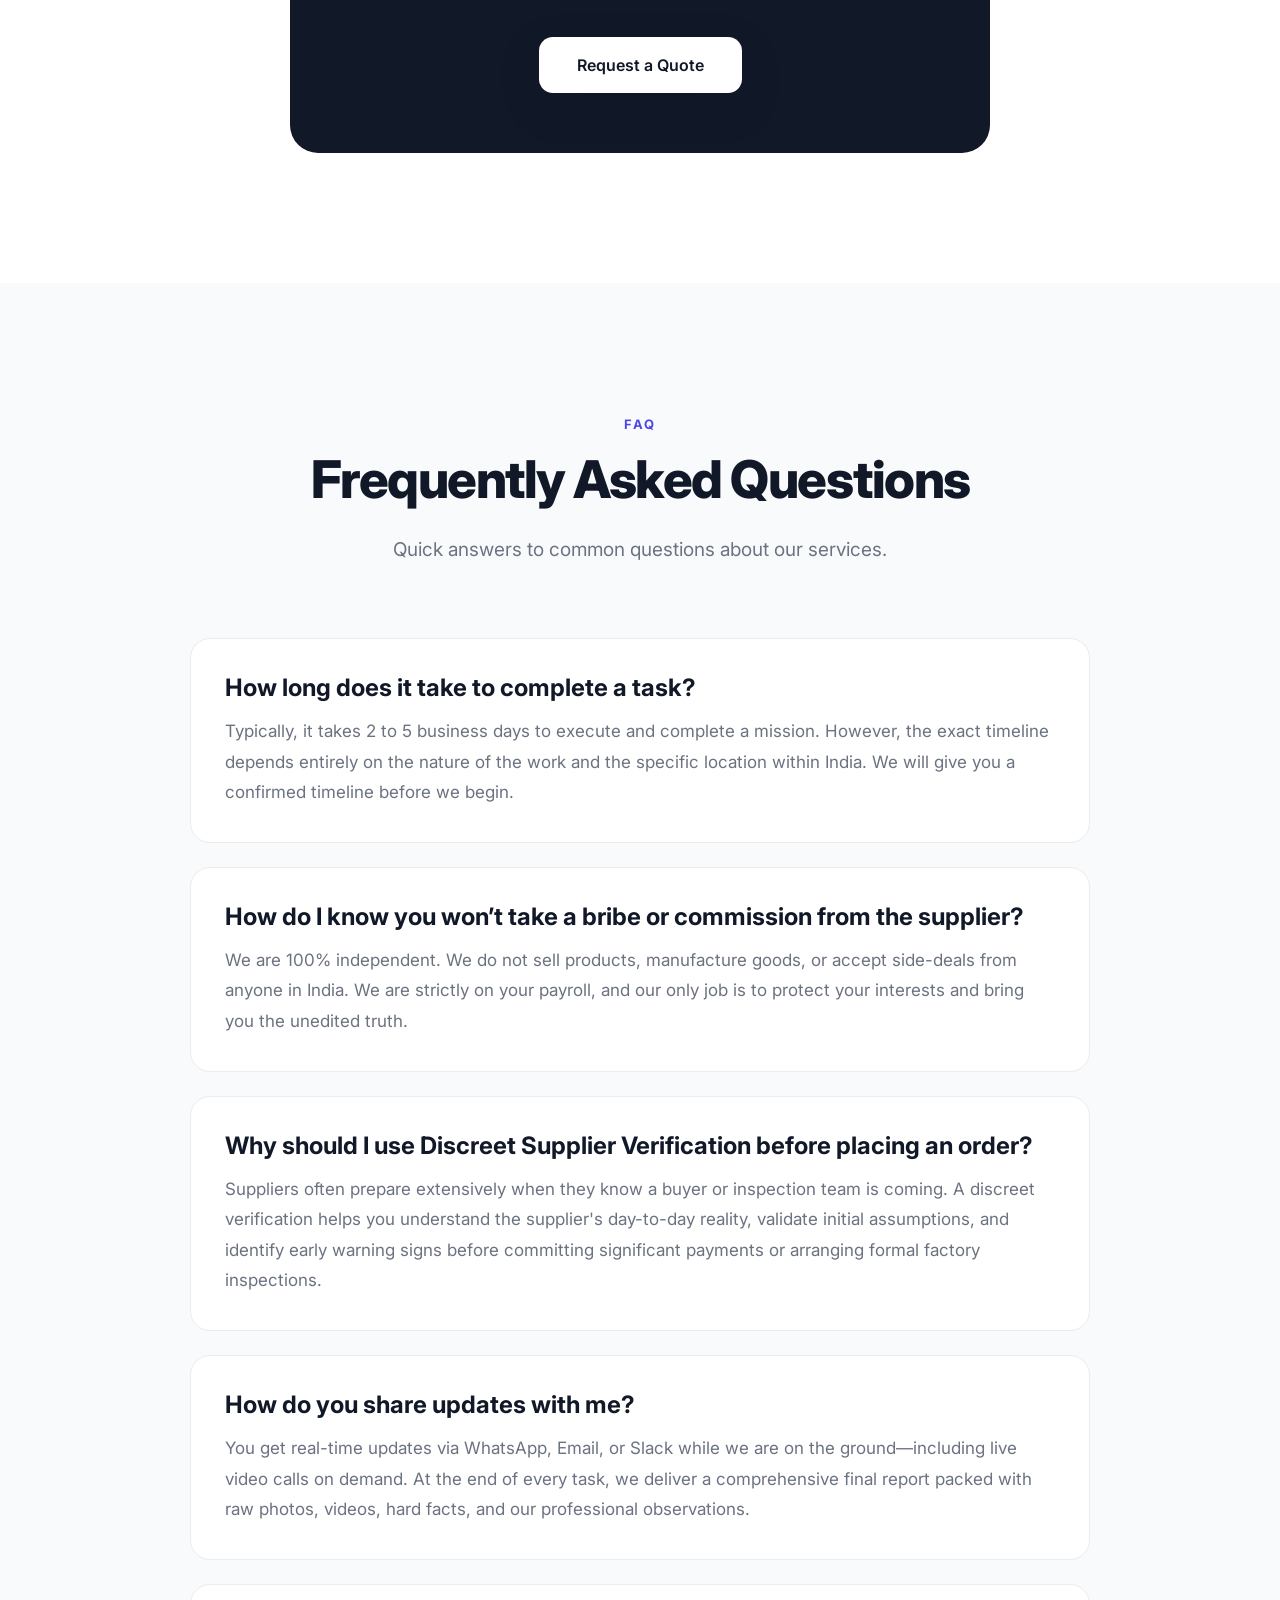
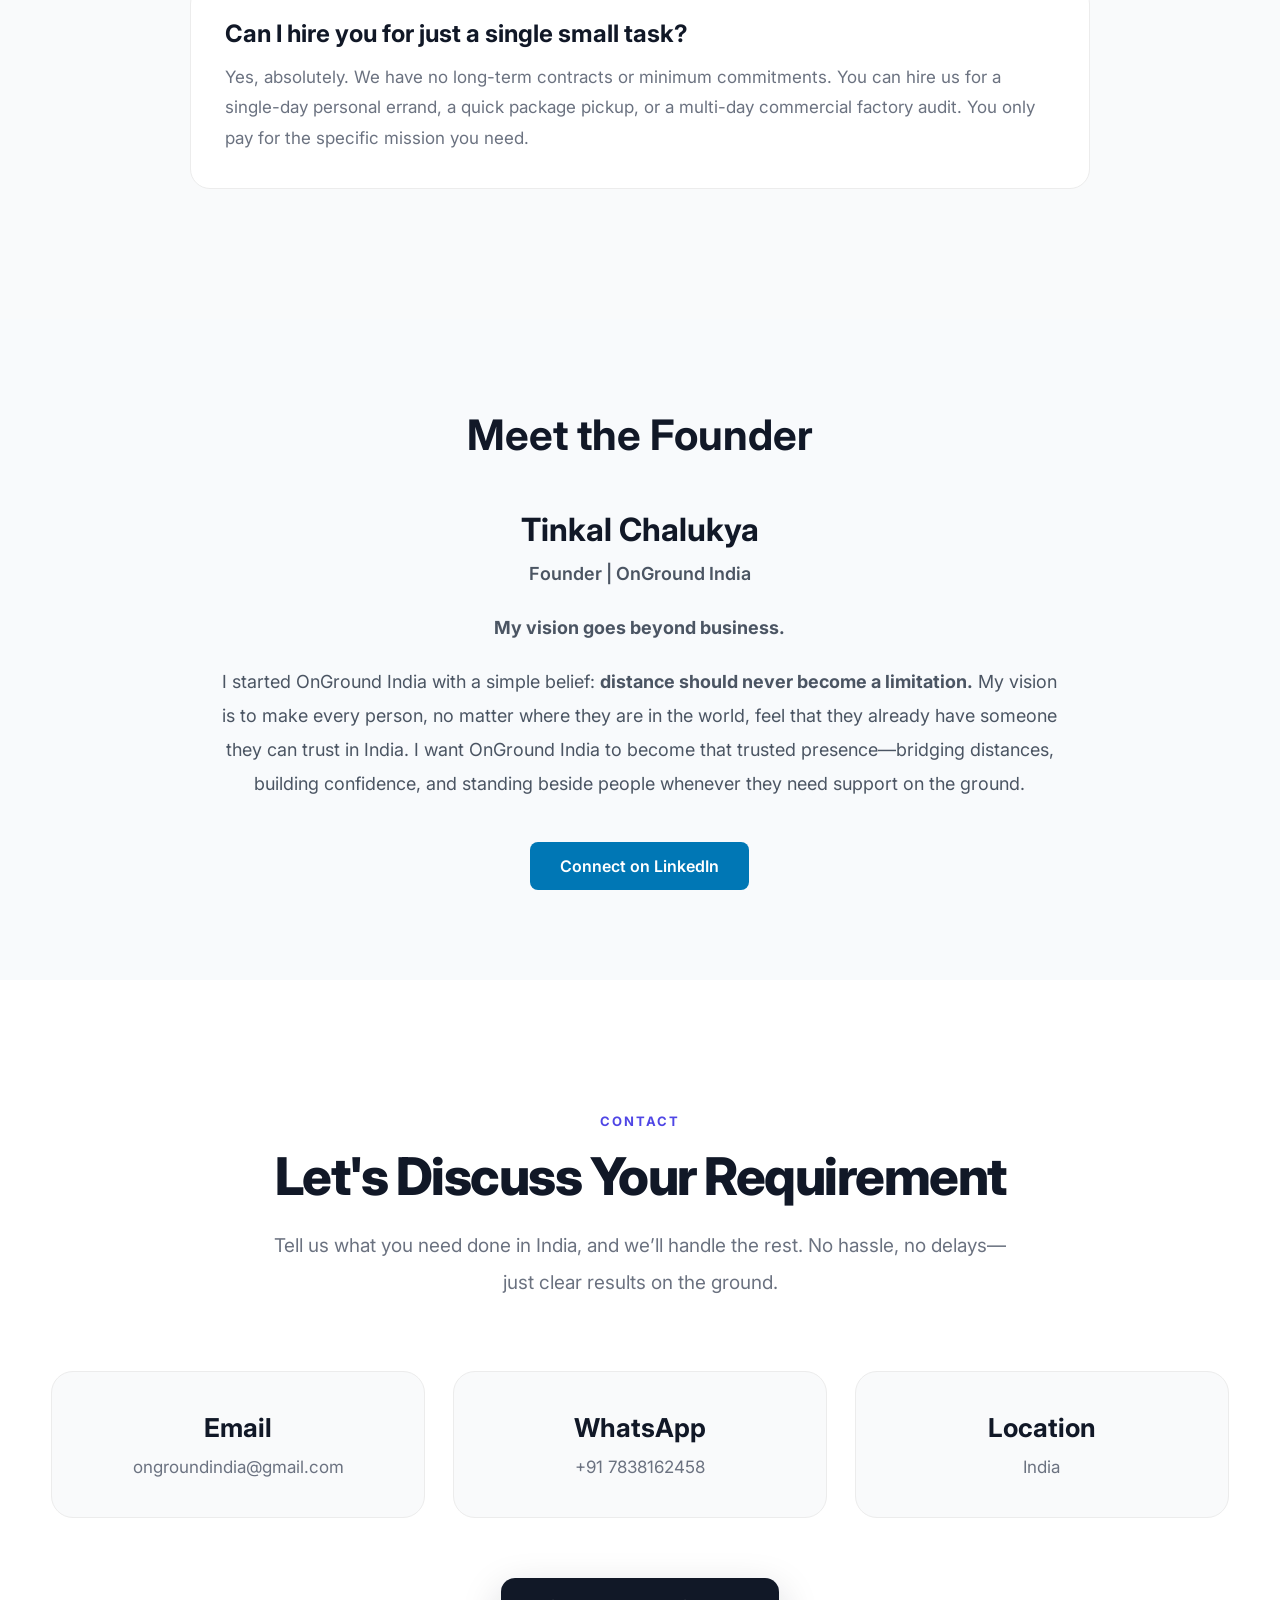
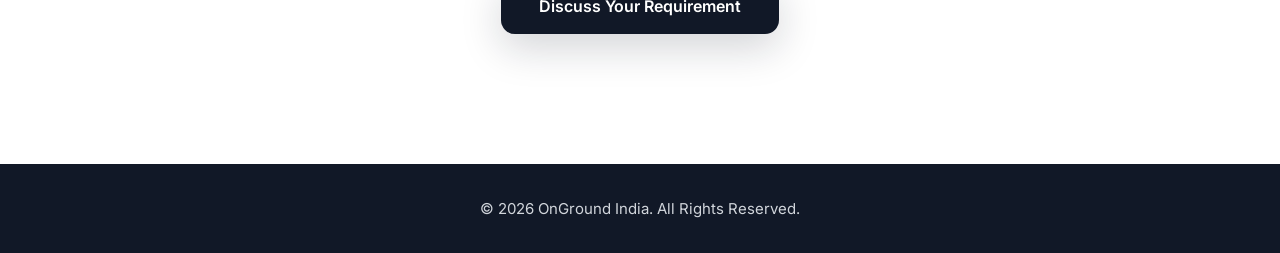
==== commit ed0442ad: "Update website with new service sections and FAQ" ====
--- a/index.html
+++ b/index.html
@@ -140,8 +140,8 @@
 
             <p class="hero-line">
 
-                Sending thousands of dollars to an unknown supplier
-                shouldn't require blind trust.
+                Sending thousands—or even millions—of dollars overseas without independent verification
+                 is a risk many businesses underestimate.
 
             </p>
 
@@ -643,7 +643,7 @@
 
             <div class="why-card">
 
-                <h3>Independent</h3>
+                <h3>No supplier commissions</h3>
 
                 <p>No commissions. No supplier affiliations. Your interests always come first.</p>
 
@@ -651,26 +651,88 @@
 
             <div class="why-card">
 
-                <h3>Transparent</h3>
-
-                <p>Every observation is documented through reports, photographs and videos.</p>
+                <h3>Independent Evidence Collection</h3>
+
+                <p>Every finding is based on direct observations and verified information.</p>
 
             </div>
 
             <div class="why-card">
 
-                <h3>On-Demand</h3>
-
-                <p>No long-term contracts. Hire us instantly for a single personal task or a one-time business check.</p>
+                <h3>Real Photos & Videos</h3>
+
+                <p>Receive genuine on-ground photos and videos from the assignment.</p>
 
             </div>
 
             <div class="why-card">
 
-                <h3>Flexible</h3>
-
-                <p>Every requirement is different. Our support adapts to your business needs.</p>
-
+                <h3>India-Wide On-Ground Presence</h3>
+
+                <p>Support available across major manufacturing and business hubs in India.</p>
+
+            </div>
+
+        </div>
+
+    </div>
+
+</section>
+
+<!-- ====================== -->
+<!-- WHAT YOU RECEIVE -->
+<!-- ====================== -->
+
+<section class="deliverables" id="deliverables">
+
+    <div class="container">
+
+        <div class="section-heading">
+
+            <span>WHAT YOU RECEIVE</span>
+
+            <h2>Clear, Actionable Information from the Ground</h2>
+
+            <p>
+                Every assignment is designed to provide factual information,
+                visual evidence, and practical insights so you can make decisions
+                with confidence.
+            </p>
+
+        </div>
+
+        <div class="deliverables-grid">
+
+            <div class="deliverable-card">
+                <div class="deliverable-icon">📸</div>
+                <h3>Photos & Videos</h3>
+                <p>
+                    Real on-ground photos and videos documenting observations and findings.
+                </p>
+            </div>
+
+            <div class="deliverable-card">
+                <div class="deliverable-icon">📝</div>
+                <h3>Written Findings Report (OVR)</h3>
+                <p>
+                    A clear summary of observations, potential concerns, and key takeaways.
+                </p>
+            </div>
+
+            <div class="deliverable-card">
+                <div class="deliverable-icon">📱</div>
+                <h3>Real-Time Updates</h3>
+                <p>
+                    Receive updates via WhatsApp, email, and live video calls while the assignment is in progress.
+                </p>
+            </div>
+
+            <div class="deliverable-card">
+                <div class="deliverable-icon">🔍</div>
+                <h3>Independent Assessment</h3>
+                <p>
+                    Objective findings with no supplier commissions or conflicts of interest.
+                </p>
             </div>
 
         </div>
--- a/style.css
+++ b/style.css
@@ -1122,6 +1122,9 @@
 ========================================== */
 
 @media (max-width:1100px){
+   .deliverables-grid{
+    grid-template-columns:1fr;
+}
 
 .framework-grid{
 
@@ -1441,6 +1444,21 @@
 .discreet-verification{
     padding:130px 0;
     background:#ffffff;
+}
+.discreet-verification .section-title{
+    text-align: center;
+}
+
+.discreet-verification .section-title span{
+    display: block;
+    text-align: center;
+    font-weight: 800;
+    letter-spacing: 2px;
+    text-transform: uppercase;
+}
+
+.discreet-verification .section-title h2{
+    text-align: center;
 }
 
 .verification-content{
@@ -1479,4 +1497,49 @@
     font-size:17px;
     line-height:2;
     color:#6b7280;
+}
+/* ==========================================
+WHAT YOU RECEIVE
+========================================== */
+
+.deliverables{
+    padding:130px 0;
+    background:#ffffff;
+}
+
+.deliverables-grid{
+    display:grid;
+    grid-template-columns:repeat(2,1fr);
+    gap:28px;
+    margin-top:70px;
+}
+
+.deliverable-card{
+    background:#fff;
+    padding:42px;
+    border-radius:22px;
+    border:1px solid #ececec;
+    transition:.35s;
+}
+
+.deliverable-card:hover{
+    transform:translateY(-8px);
+    box-shadow:0 20px 60px rgba(17,24,39,.08);
+}
+
+.deliverable-icon{
+    font-size:34px;
+    margin-bottom:20px;
+}
+
+.deliverable-card h3{
+    font-size:30px;
+    margin-bottom:18px;
+    color:#111827;
+}
+
+.deliverable-card p{
+    font-size:17px;
+    line-height:1.8;
+    color:#6b7280;
 }
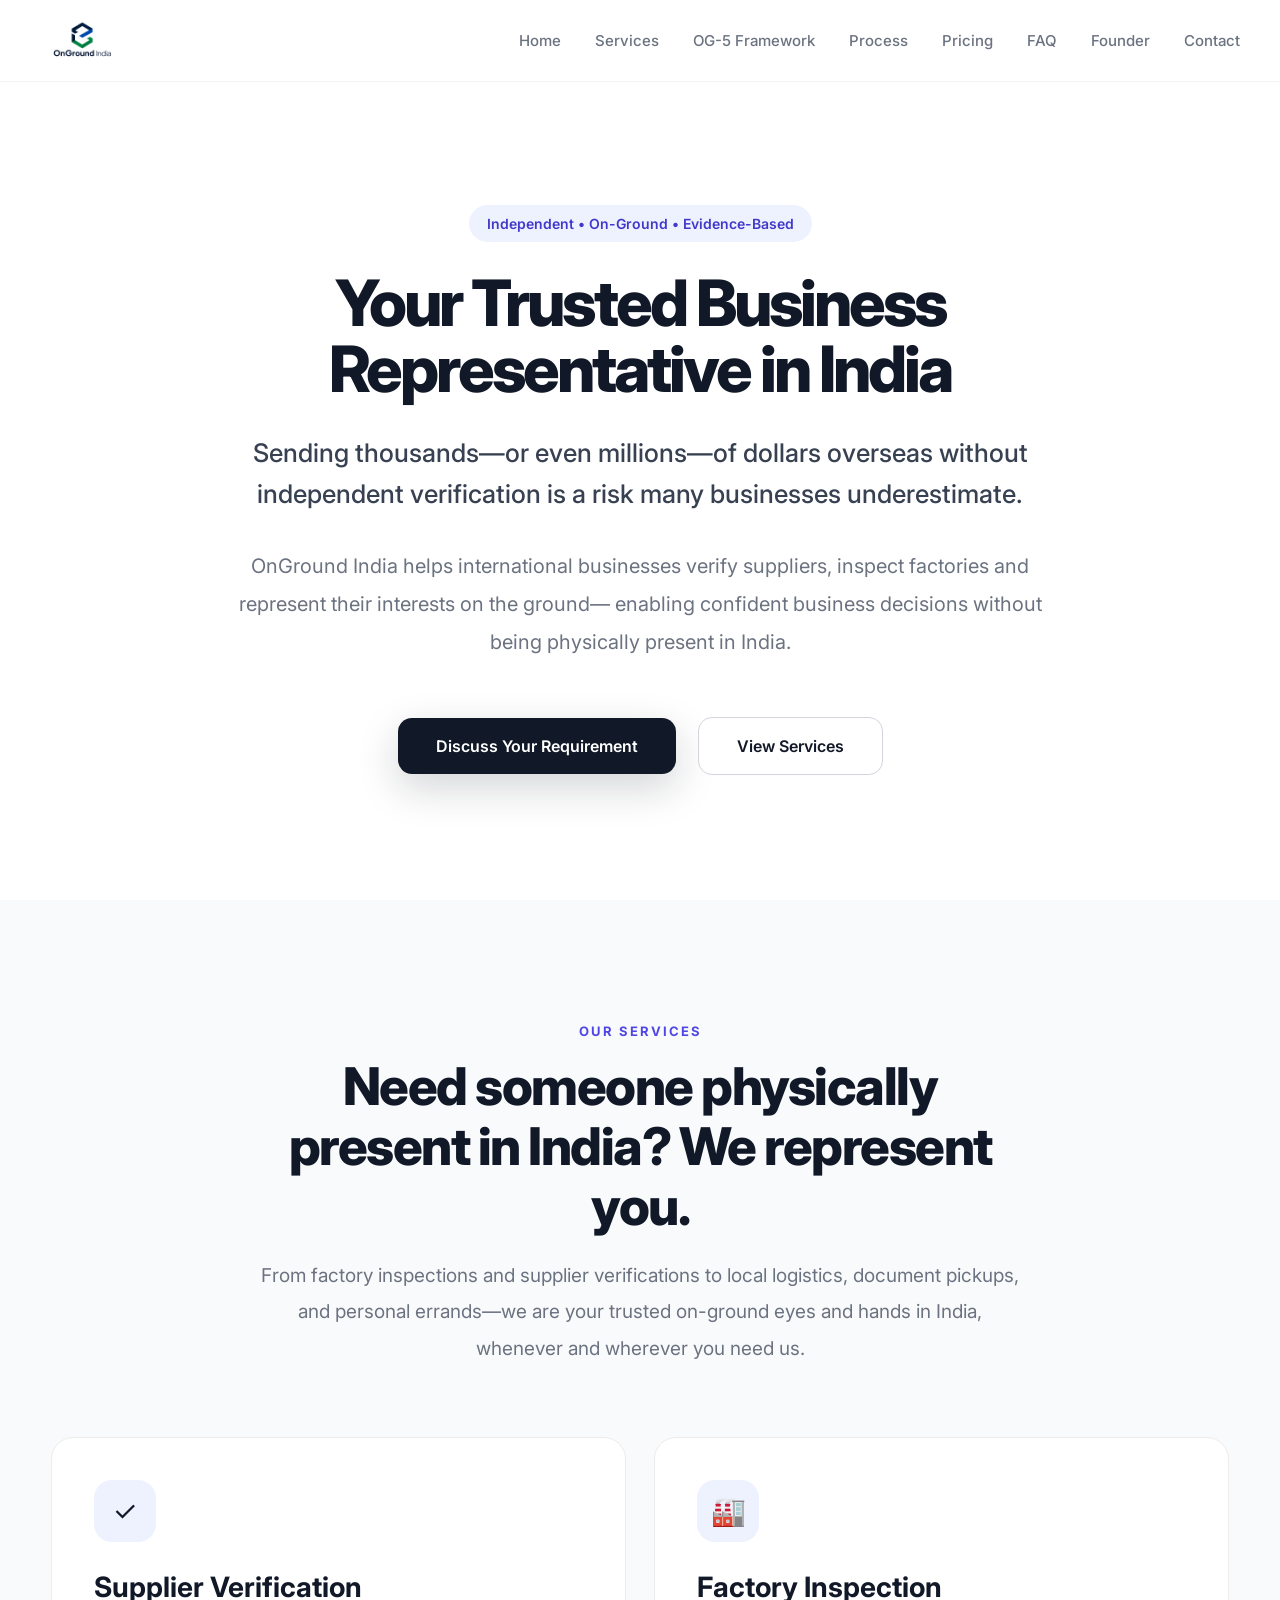
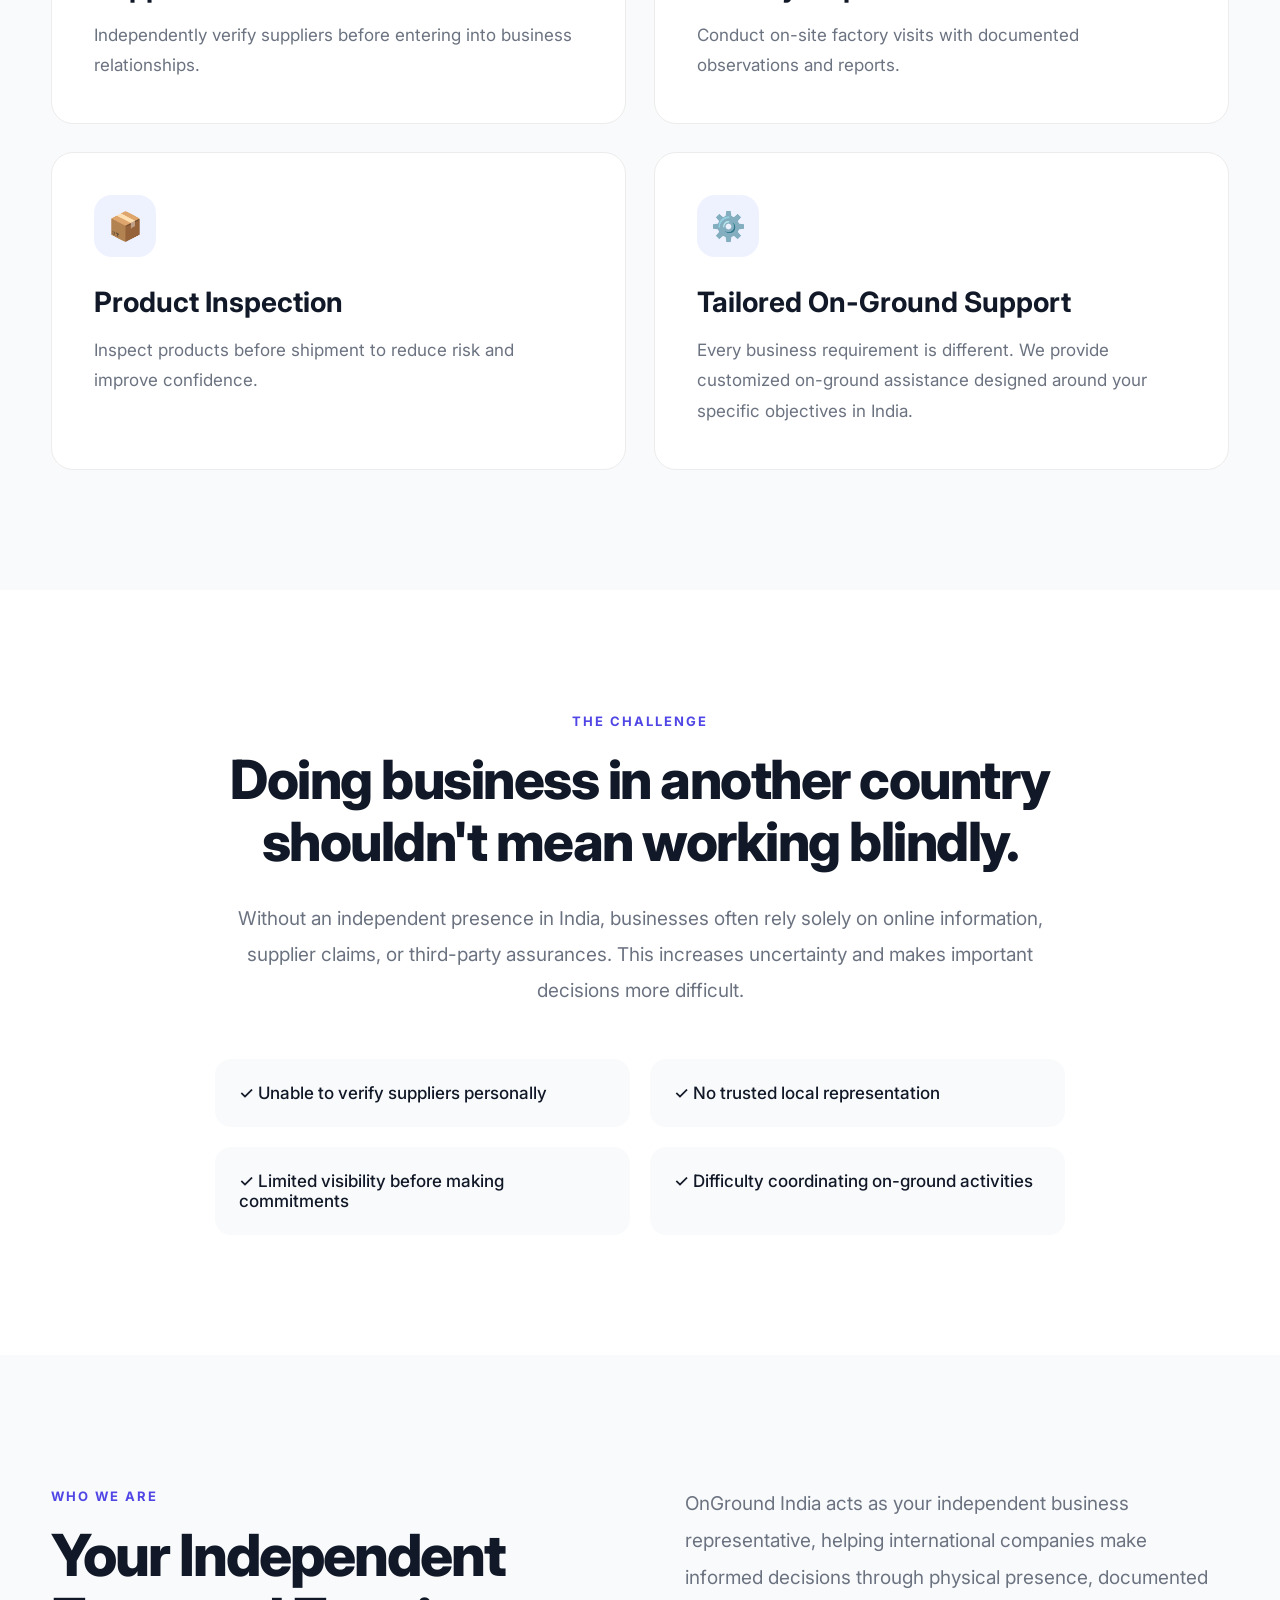
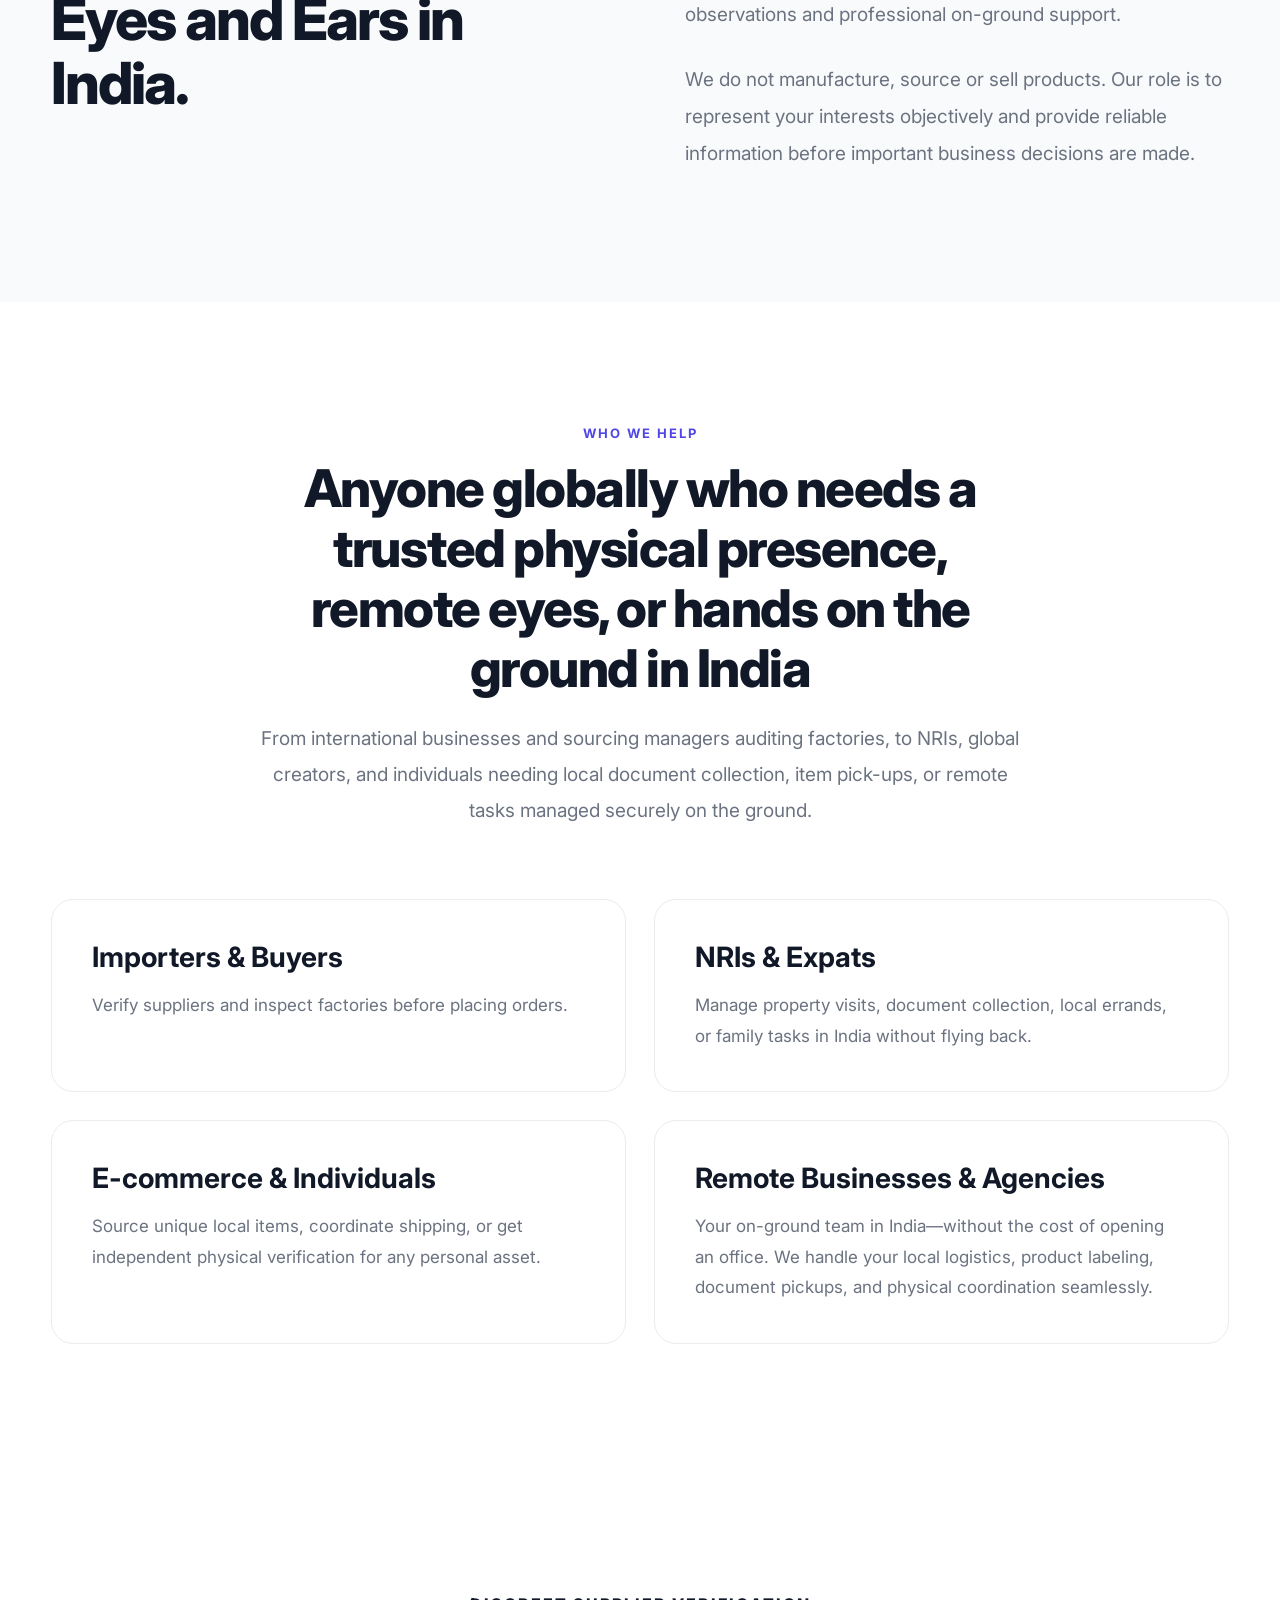
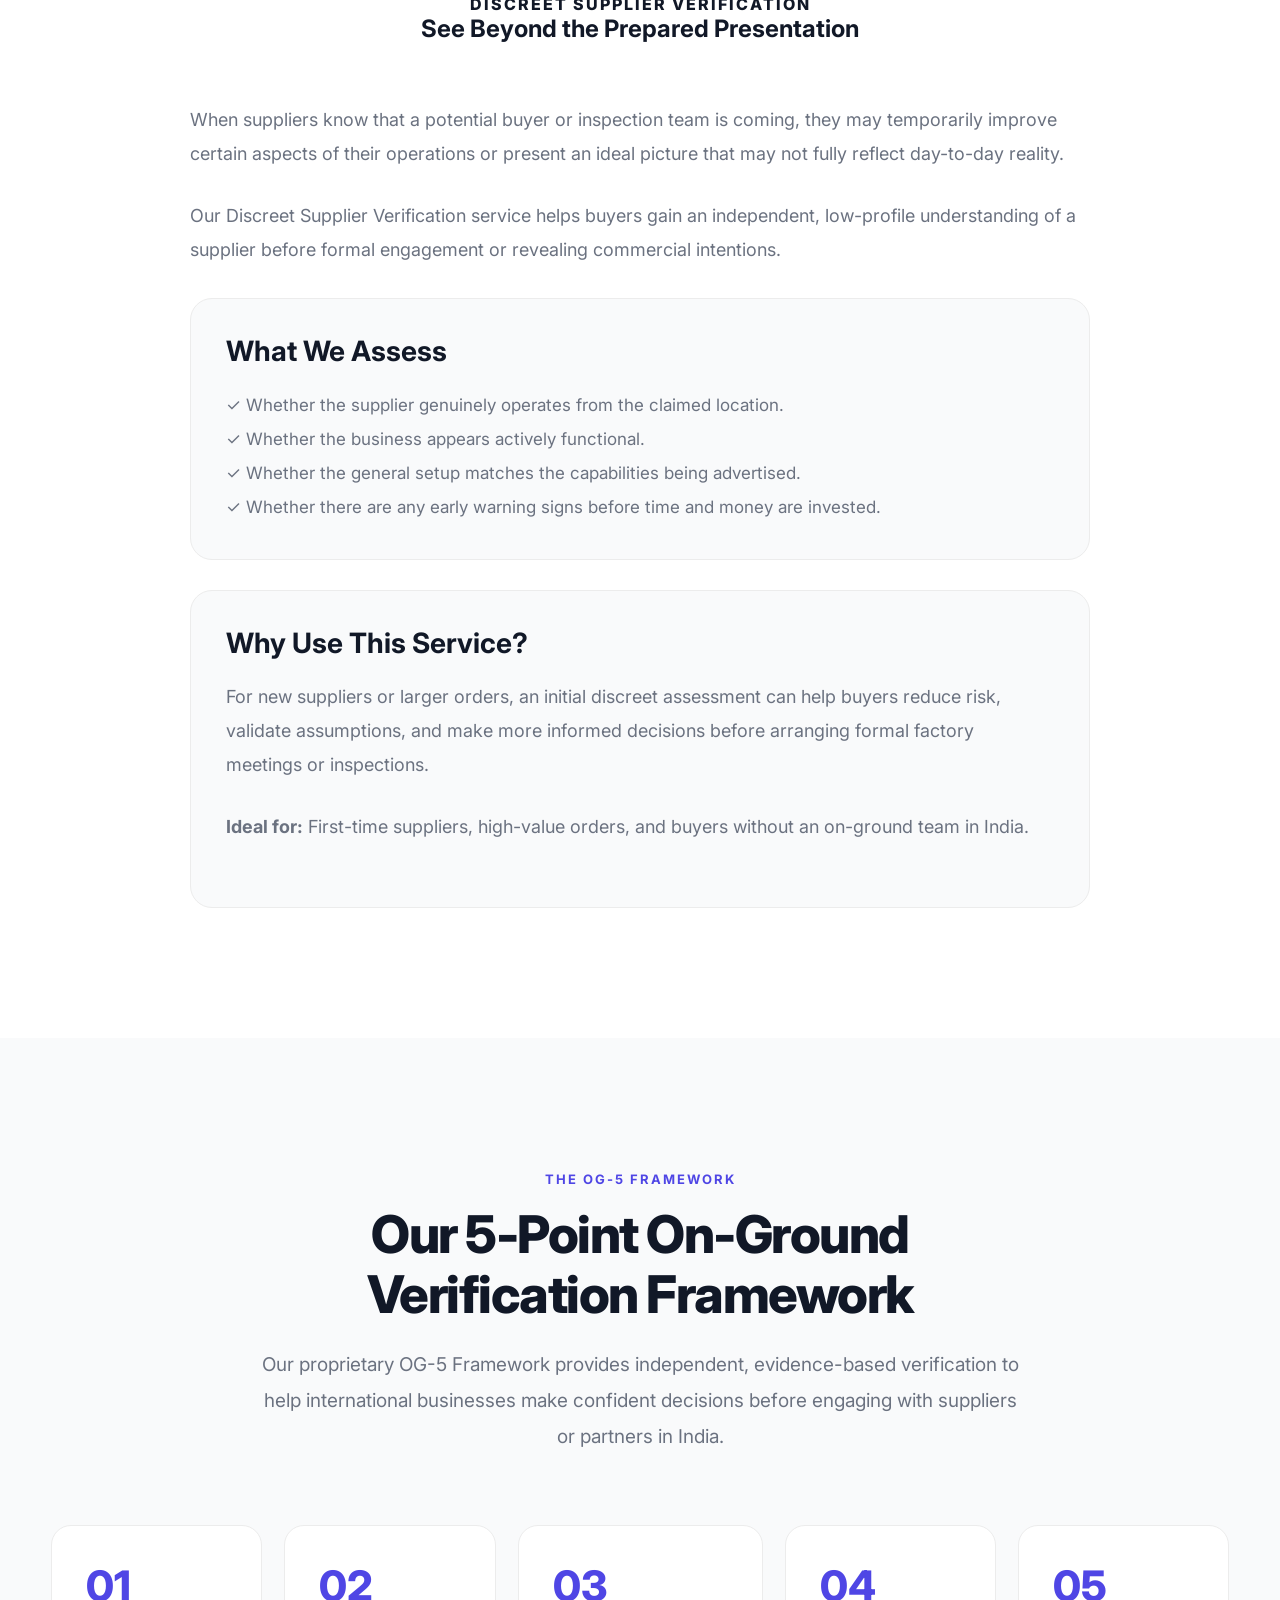
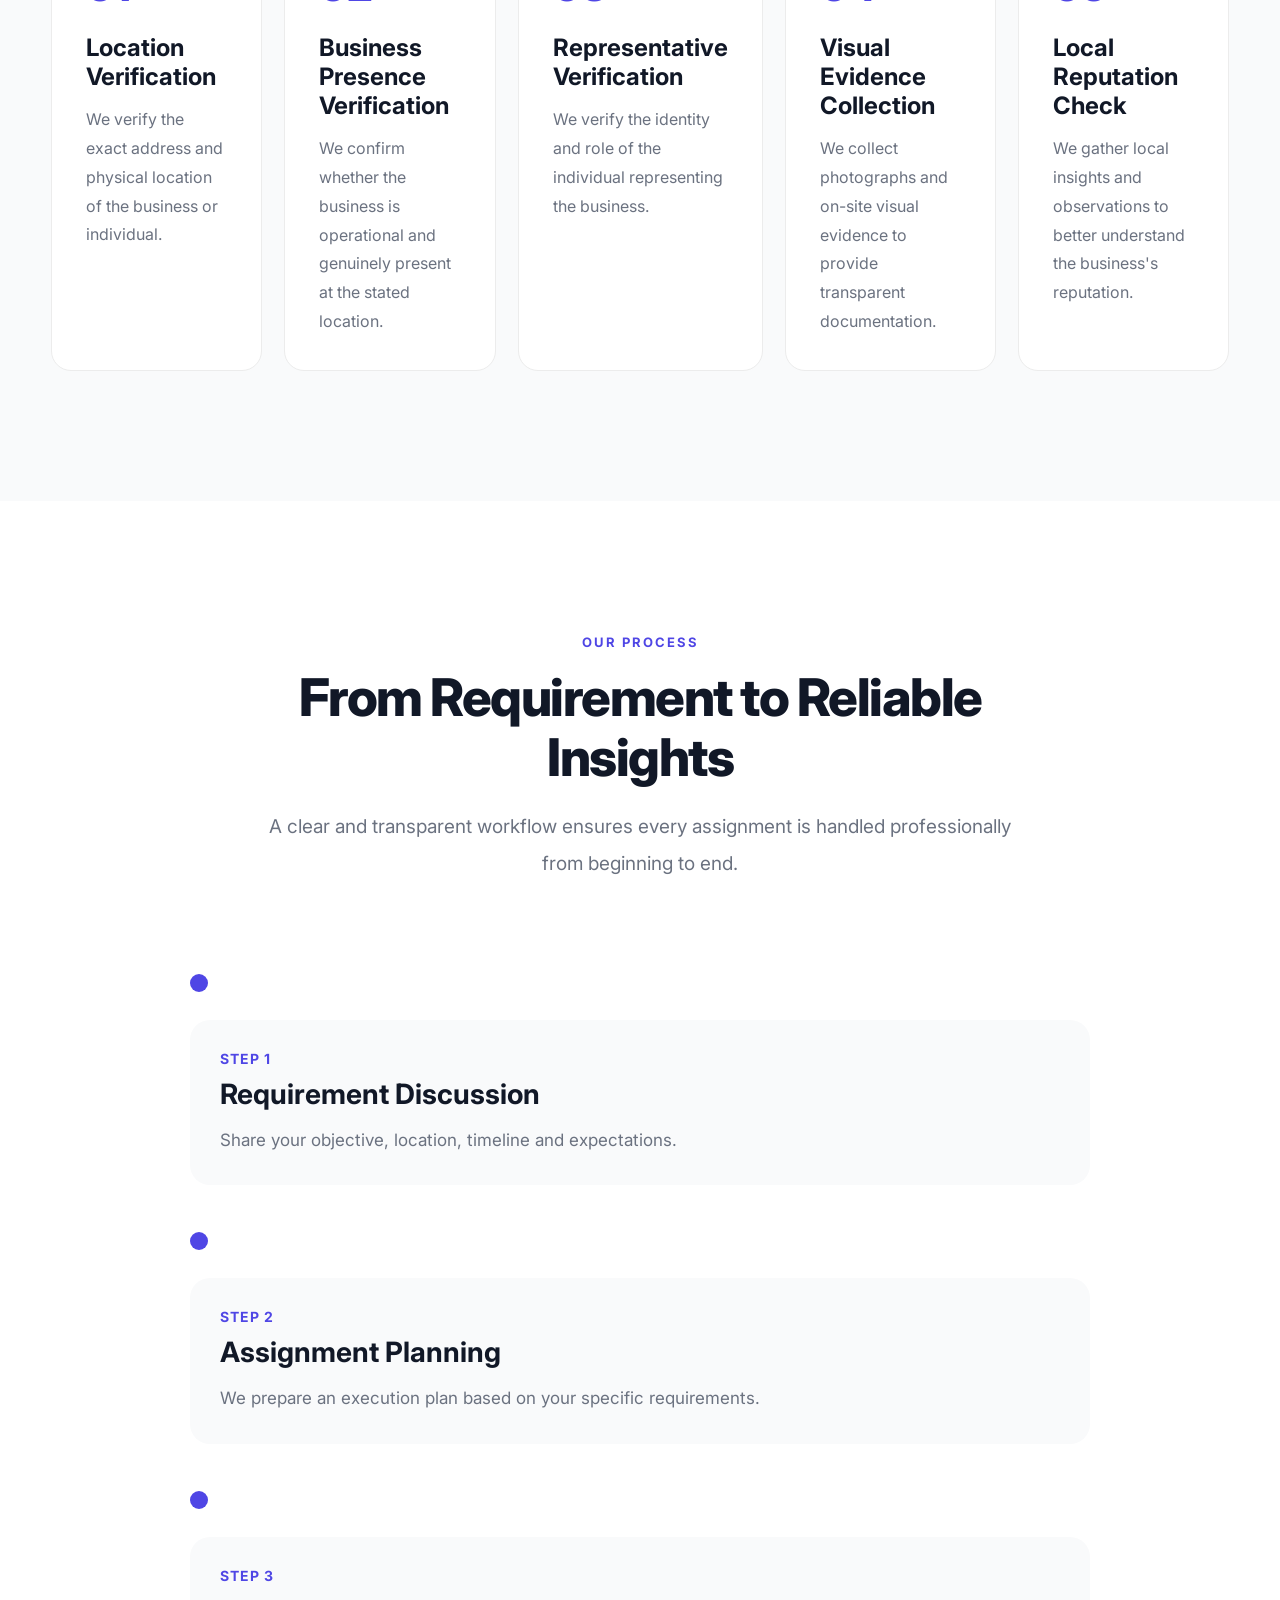
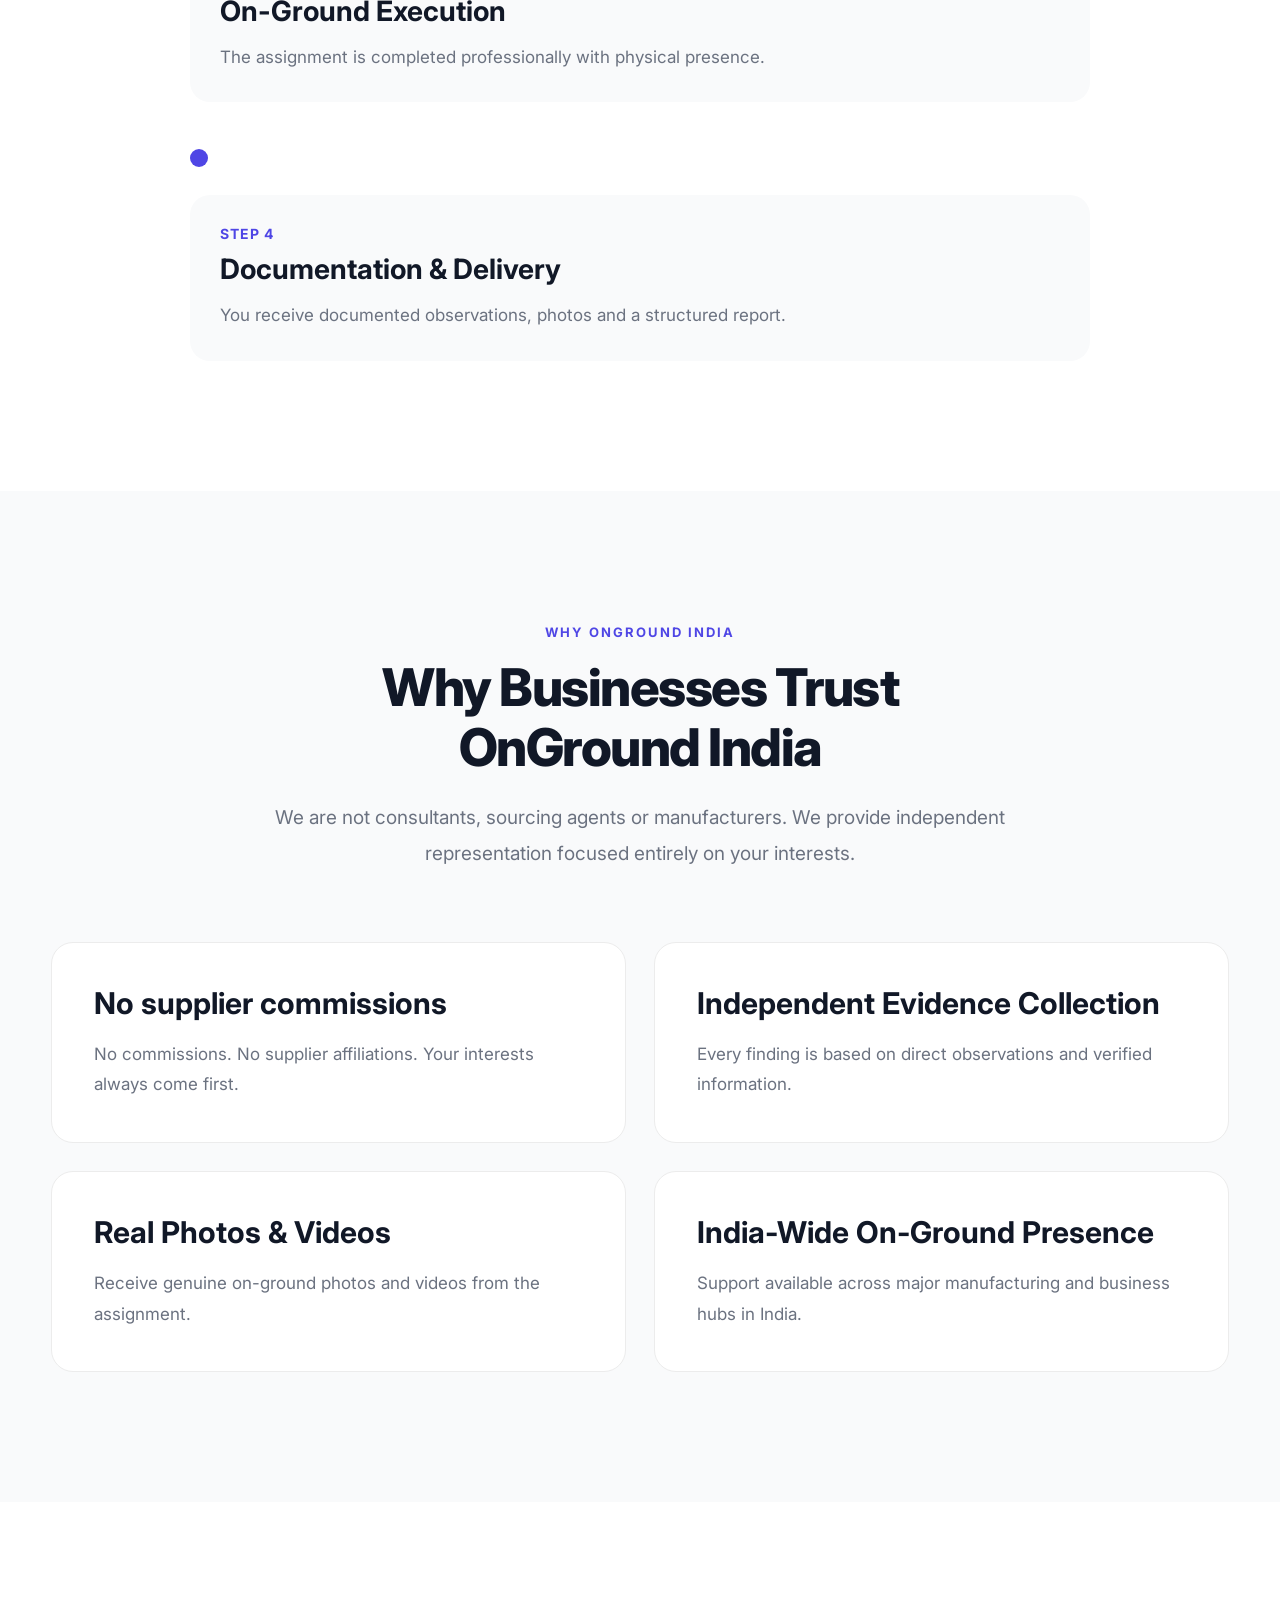
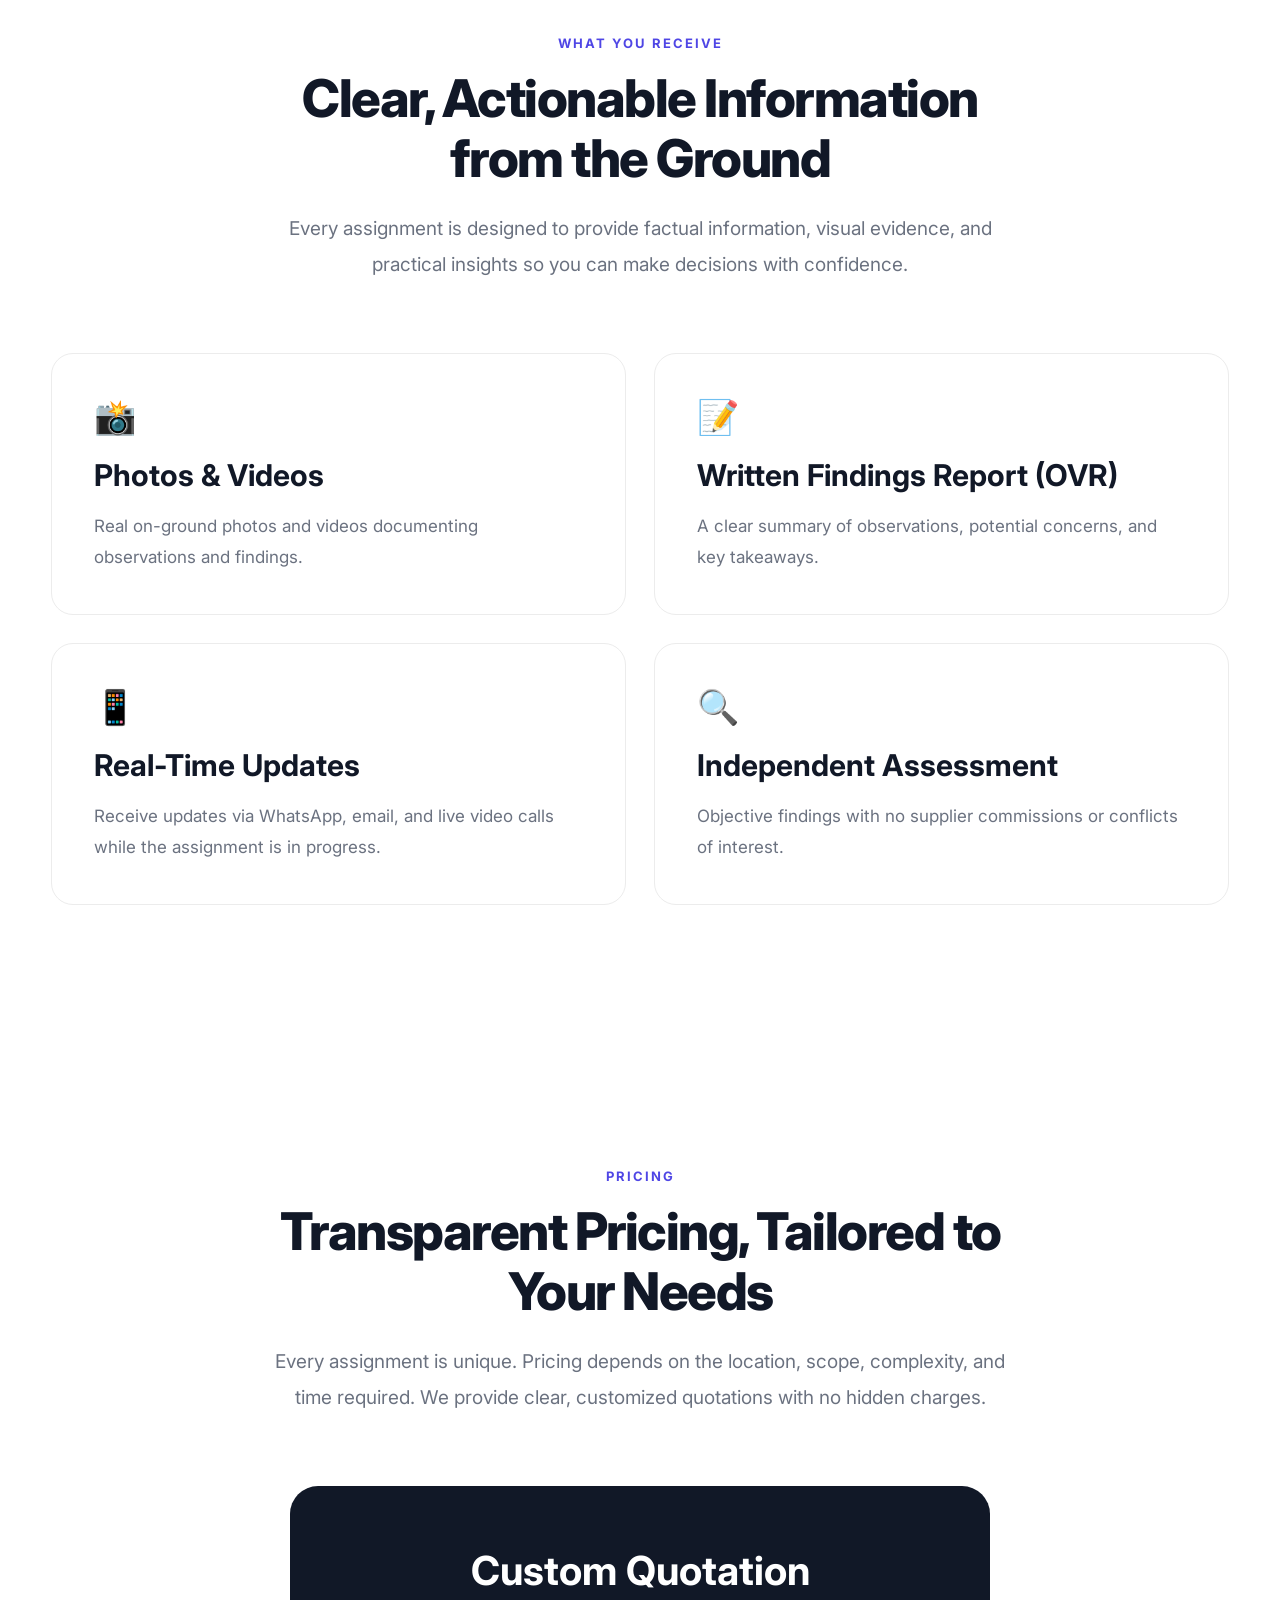
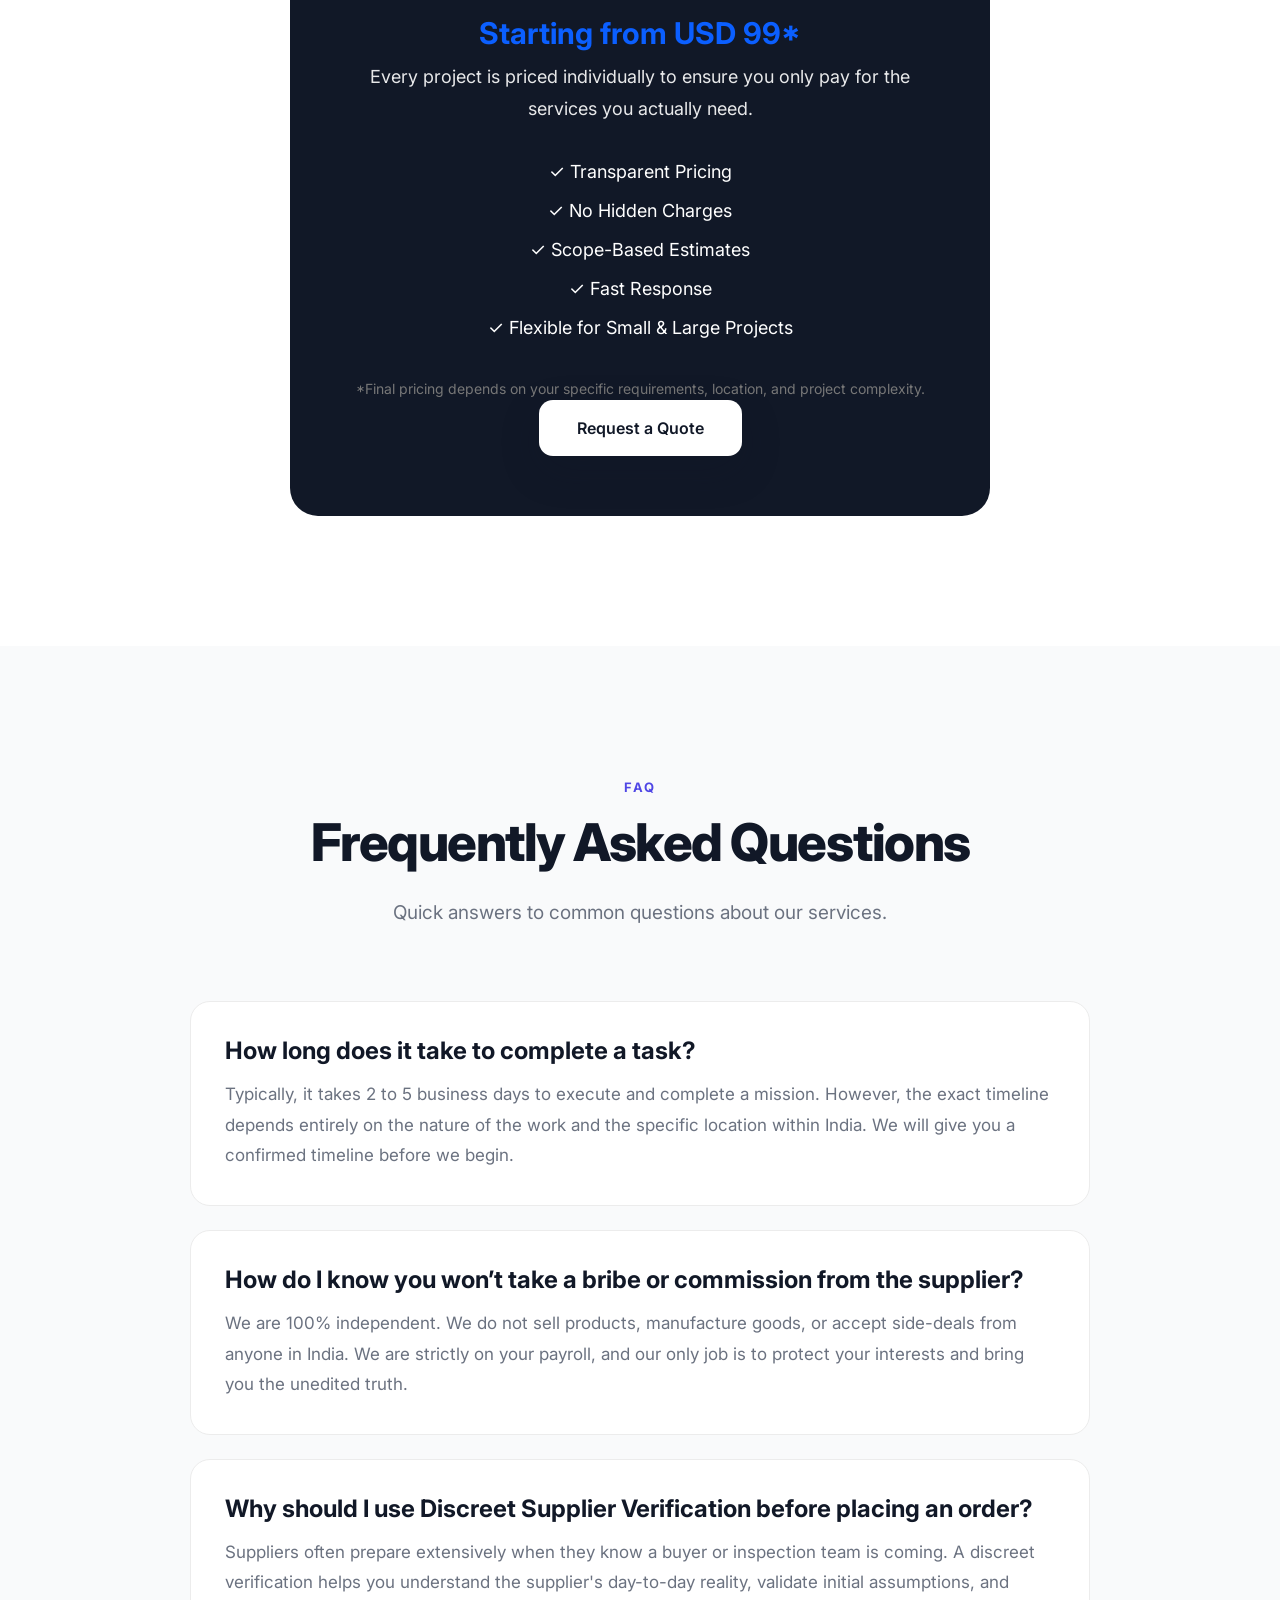
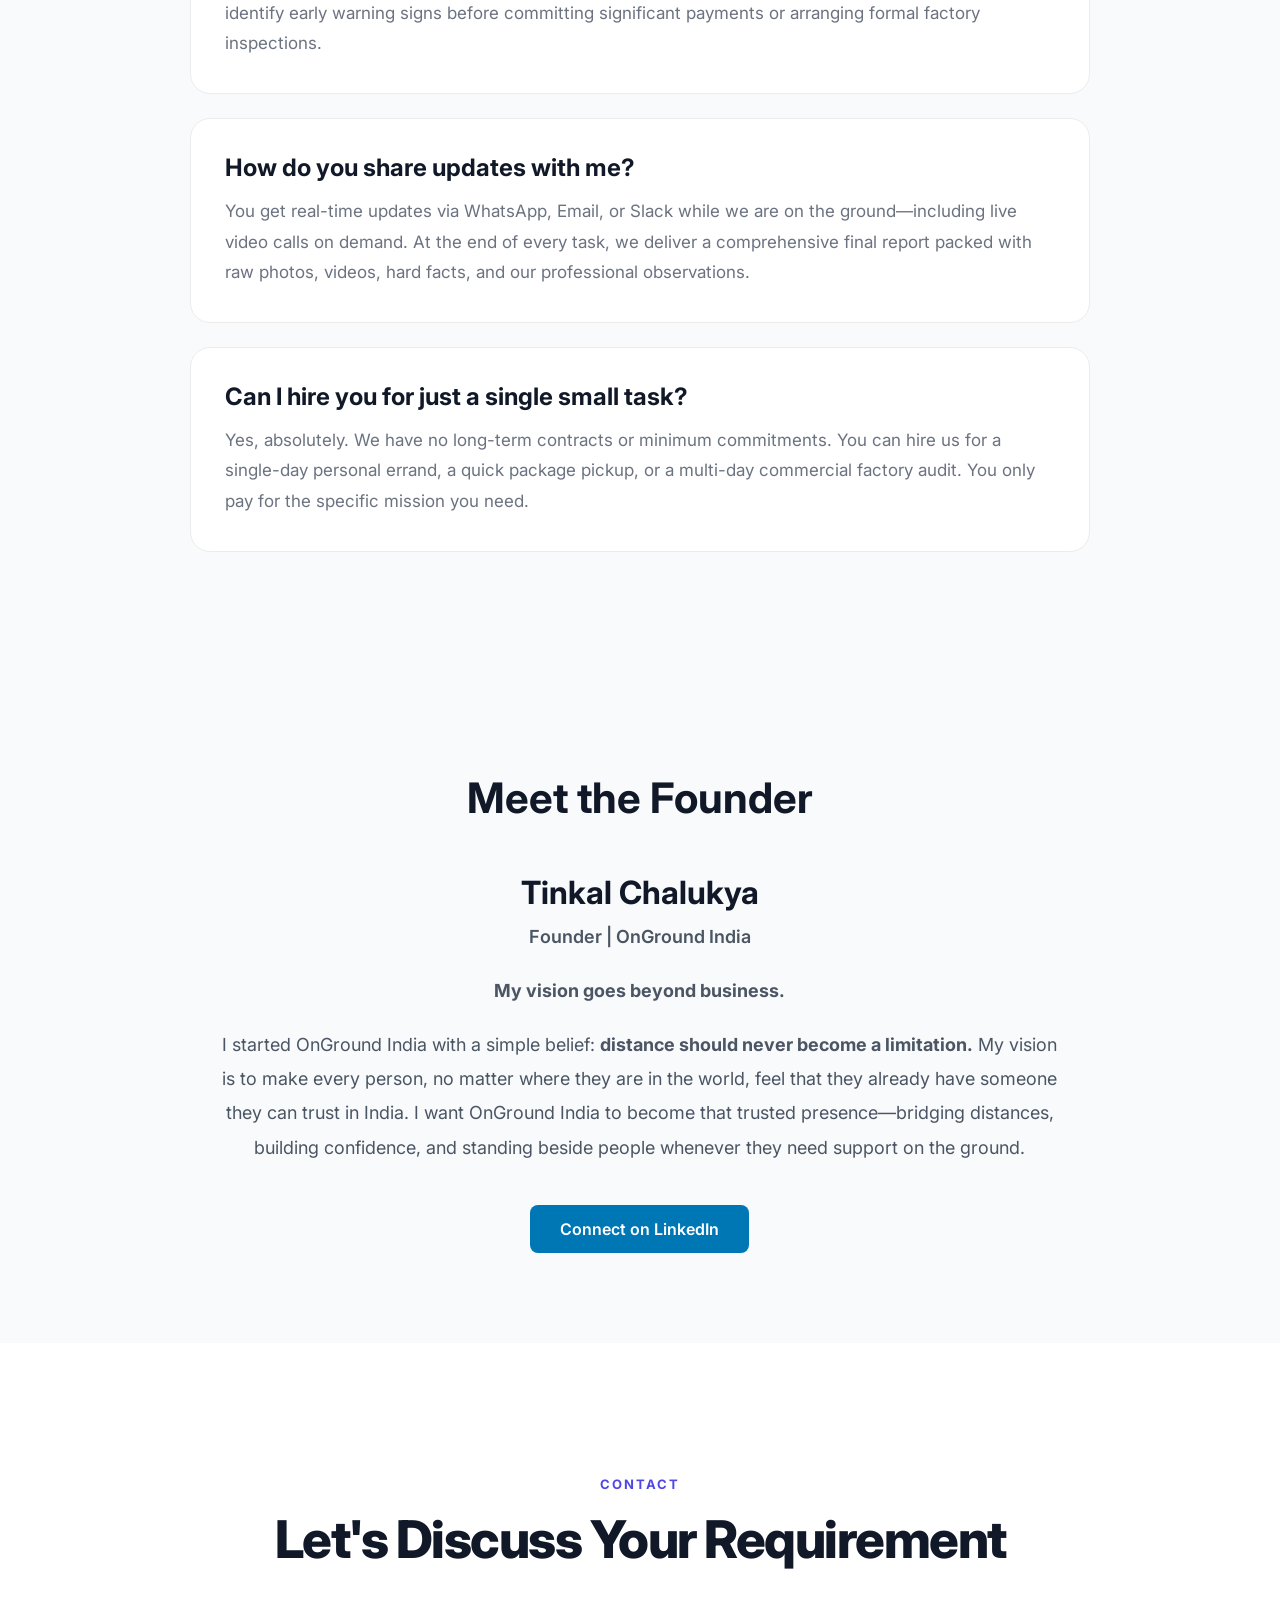
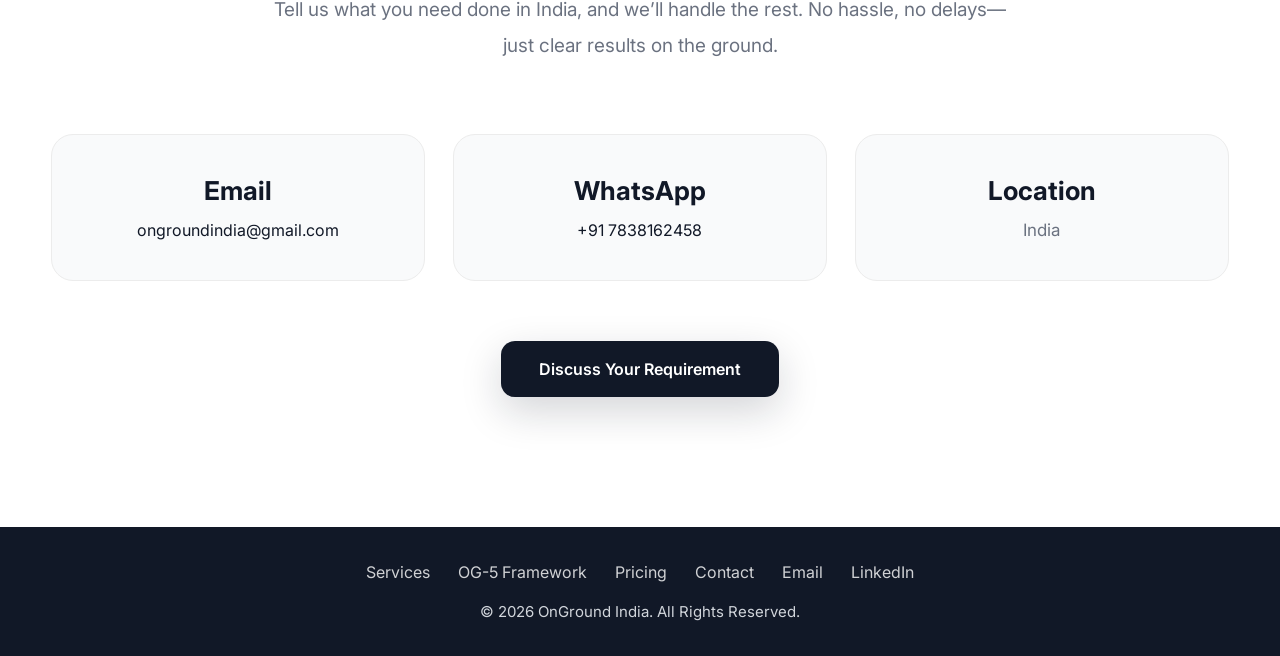
==== commit a10b2c3d: "Website polish and SEO updates" ====
--- a/index.html
+++ b/index.html
@@ -26,22 +26,22 @@
 <meta property="og:title" content="OnGround India | Your Trusted Presence in India">
 <meta property="og:description"
     content="OnGround India helps businesses and individuals with supplier verification, factory inspections, business representation, local verification, and trusted on-ground support across India.">
-<meta property="og:url" content="https://ongroundindia.github.io/Onground-india/">
-<meta property="og:image" content="https://ongroundindia.github.io/Onground-india/assets/images/logo.png">
+<meta property="og:url" content="https://ongroundindia.online/">
+<meta property="og:image" content="https://ongroundindia.online/assets/images/logo.png">
 
 <!-- Twitter -->
 <meta name="twitter:card" content="summary_large_image">
 <meta name="twitter:title" content="OnGround India | Your Trusted Presence in India">
 <meta name="twitter:description"
     content="Trusted on-ground support in India for businesses and individuals. Supplier verification, inspections, representation and more.">
-<meta name="twitter:image" content="https://ongroundindia.github.io/Onground-india/assets/images/logo.png">
+<meta name="twitter:image" content="https://ongroundindia.online/assets/images/logo.png">
 <script type="application/ld+json">
 {
   "@context":"https://schema.org",
   "@type":"Organization",
   "name":"OnGround India",
-  "url":"https://ongroundindia.github.io/Onground-india/",
-  "logo":"https://ongroundindia.github.io/Onground-india/assets/images/logo.png",
+  "url":"https://ongroundindia.online/",
+  "logo":"https://ongroundindia.online/assets/images/logo.png",
   "description":"OnGround India is your trusted on-ground presence in India, helping businesses and individuals with supplier verification, factory inspections, business representation, local verification, and customized on-ground support across India.",
   "founder":{
     "@type":"Person",
@@ -53,7 +53,7 @@
   ]
 }
 </script>
-<link rel="canonical" href="https://ongroundindia.github.io/Onground-india/">
+<link rel="canonical" href="https://ongroundindia.online/">
 
 <meta name="theme-color" content="#0B5FFF">
 
@@ -745,7 +745,7 @@
     <!-- PRICING -->
     <!-- ========================= -->
 
-   <section class="pricing" id="pricing">
+  <section class="pricing" id="pricing">
 
     <div class="container">
 
@@ -753,10 +753,10 @@
 
             <span>PRICING</span>
 
-            <h2>Every Requirement is Different</h2>
-
-            <p>
-                Every assignment depends on the location, scope, complexity and time involved. Instead of fixed packages, we provide customized quotations based on your exact requirements.
+            <h2>Transparent Pricing, Tailored to Your Needs</h2>
+
+            <p>
+                Every assignment is unique. Pricing depends on the location, scope, complexity, and time required. We provide clear, customized quotations with no hidden charges.
             </p>
 
         </div>
@@ -765,8 +765,12 @@
 
             <h3>Custom Quotation</h3>
 
+            <p class="pricing-start">
+                Starting from <strong>USD 99*</strong>
+            </p>
+
             <p class="pricing-text">
-                We believe every business requirement deserves a tailored approach rather than one-size-fits-all pricing.
+                Every project is priced individually to ensure you only pay for the services you actually need.
             </p>
 
             <ul>
@@ -779,7 +783,13 @@
 
                 <li>✓ Fast Response</li>
 
+                <li>✓ Flexible for Small & Large Projects</li>
+
             </ul>
+
+            <p class="pricing-note">
+                *Final pricing depends on your specific requirements, location, and project complexity.
+            </p>
 
             <a href="#contact" class="btn-primary">
                 Request a Quote
@@ -911,7 +921,9 @@
 
 <h3>Email</h3>
 
-<p>ongroundindia@gmail.com</p>
+<a href="mailto:ongroundindia@gmail.com">
+    ongroundindia@gmail.com
+</a>
 
 </div>
 
@@ -919,7 +931,9 @@
 
 <h3>WhatsApp</h3>
 
-<p>+91 7838162458</p>
+<a href="https://wa.me/917838162458" target="_blank">
+    +91 7838162458
+</a>
 
 </div>
 
@@ -948,20 +962,30 @@
 </section>
 <footer class="footer">
 
-<div class="container">
-
-<p>
-
-© 2026 OnGround India. All Rights Reserved.
-
-</p>
-
-</div>
-
-</footer>
-
-    <script src="script.js"></script>
-
-</body>
-
-</html>+    <div class="container">
+
+        <div class="footer-links">
+
+            <a href="#services">Services</a>
+
+            <a href="#framework">OG-5 Framework</a>
+
+            <a href="#pricing">Pricing</a>
+
+            <a href="#contact">Contact</a>
+
+            <a href="mailto:ongroundindia@gmail.com">Email</a>
+
+            <a href="https://www.linkedin.com/company/onground-india/" target="_blank">LinkedIn</a>
+
+        </div>
+
+        <p>
+
+            © 2026 OnGround India. All Rights Reserved.
+
+        </p>
+
+    </div>
+
+</footer>
--- a/style.css
+++ b/style.css
@@ -80,13 +80,13 @@
 }
 
 .nav-container{
-
 display:flex;
-
 justify-content:space-between;
-
 align-items:center;
 
+width:100%;
+max-width:1200px;
+margin:0 auto;
 }
 
 .logo{
@@ -1542,4 +1542,62 @@
     font-size:17px;
     line-height:1.8;
     color:#6b7280;
+}
+html,
+body {
+    overflow-x: hidden;
+}
+
+* {
+    box-sizing: border-box;
+}
+
+img {
+    max-width: 100%;
+    height: auto;
+}
+
+.timeline-item {
+    flex-wrap: wrap;
+}
+
+.contact-card {
+    overflow-wrap: break-word;
+}
+
+.hero h1 {
+    word-break: break-word;
+}
+.pricing-start{
+    font-size:30px;
+    font-weight:700;
+    color:#0B5FFF;
+    margin:20px 0 10px;
+}
+
+.pricing-note{
+    font-size:14px;
+    color:#777;
+    margin-top:20px;
+    line-height:1.6;
+}
+.footer-links{
+    display:flex;
+    justify-content:center;
+    align-items:center;
+    flex-wrap:wrap;
+    gap:28px;
+    margin-bottom:20px;
+}
+
+.footer-links a{
+    color:#fff;
+    text-decoration:none;
+    opacity:.8;
+    transition:.3s;
+}
+
+.footer-links a:hover{
+    opacity:1;
+    color:#0B5FFF;
 }
